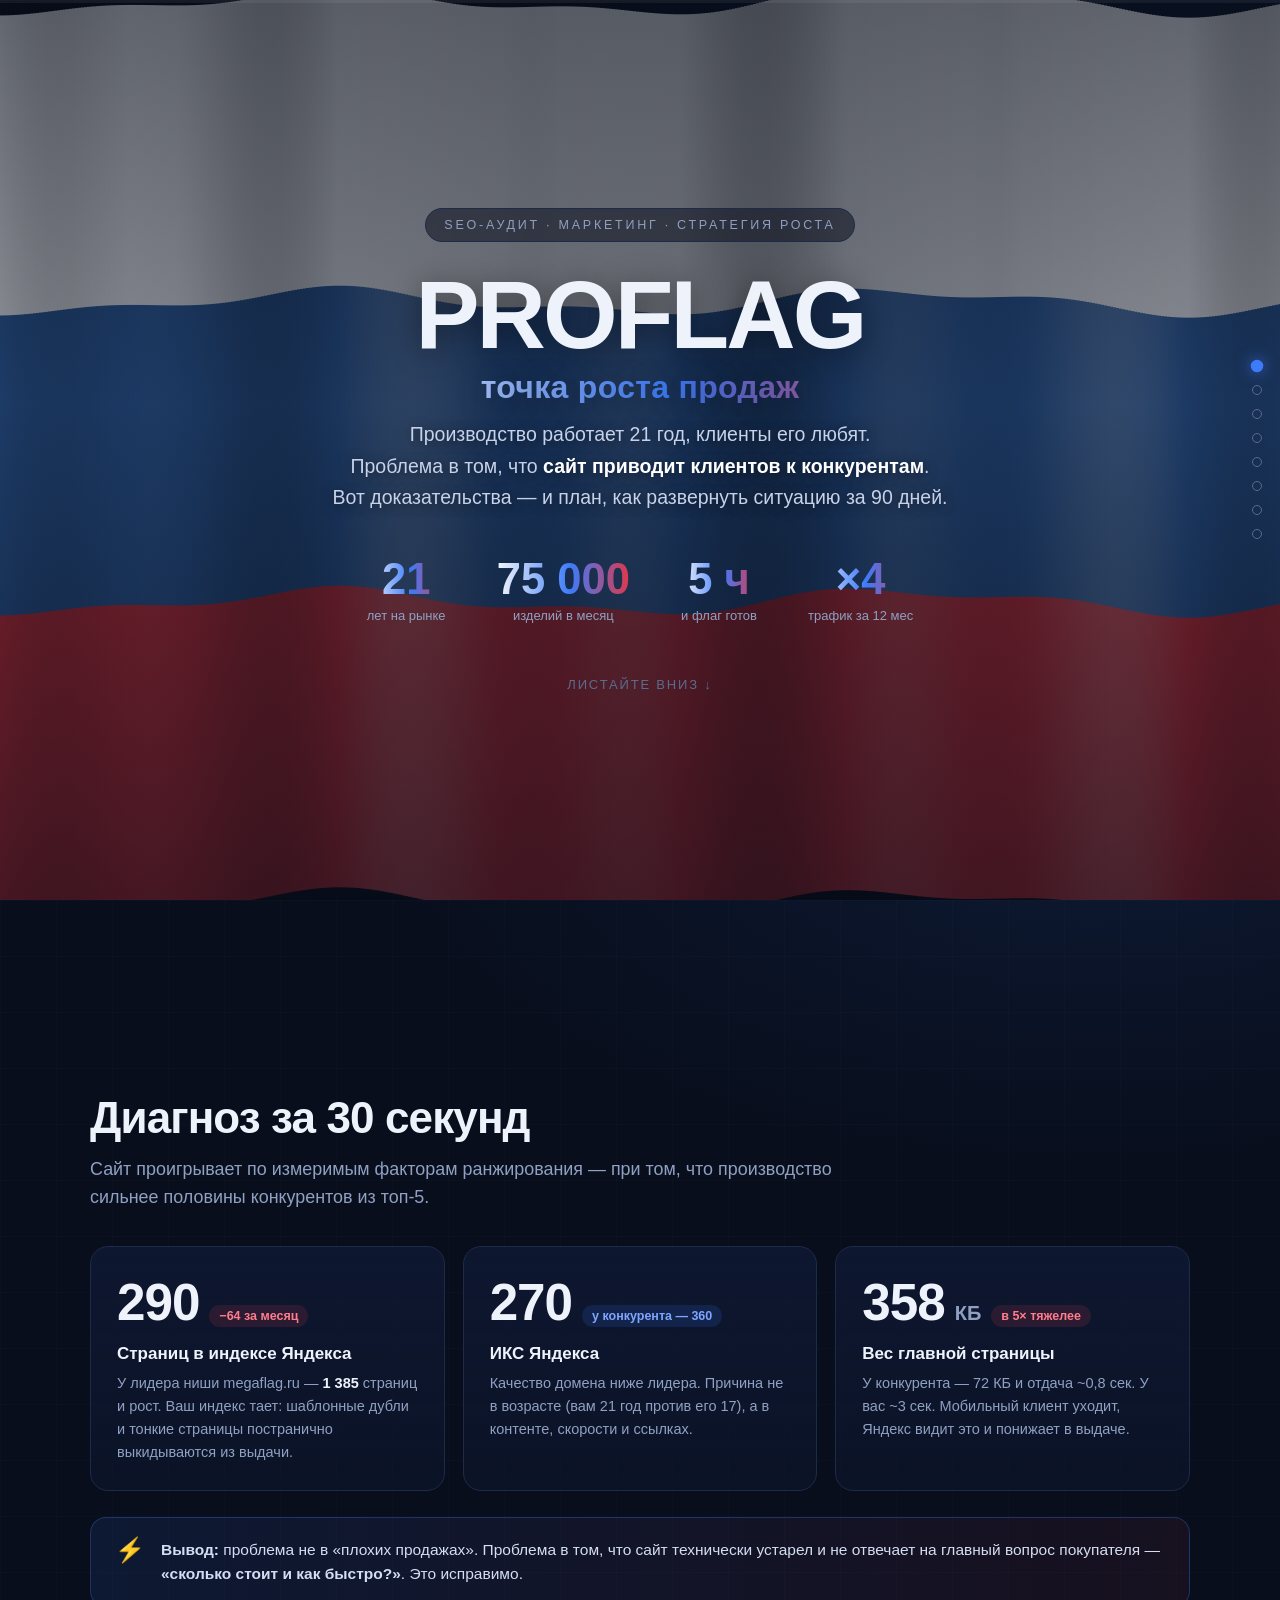
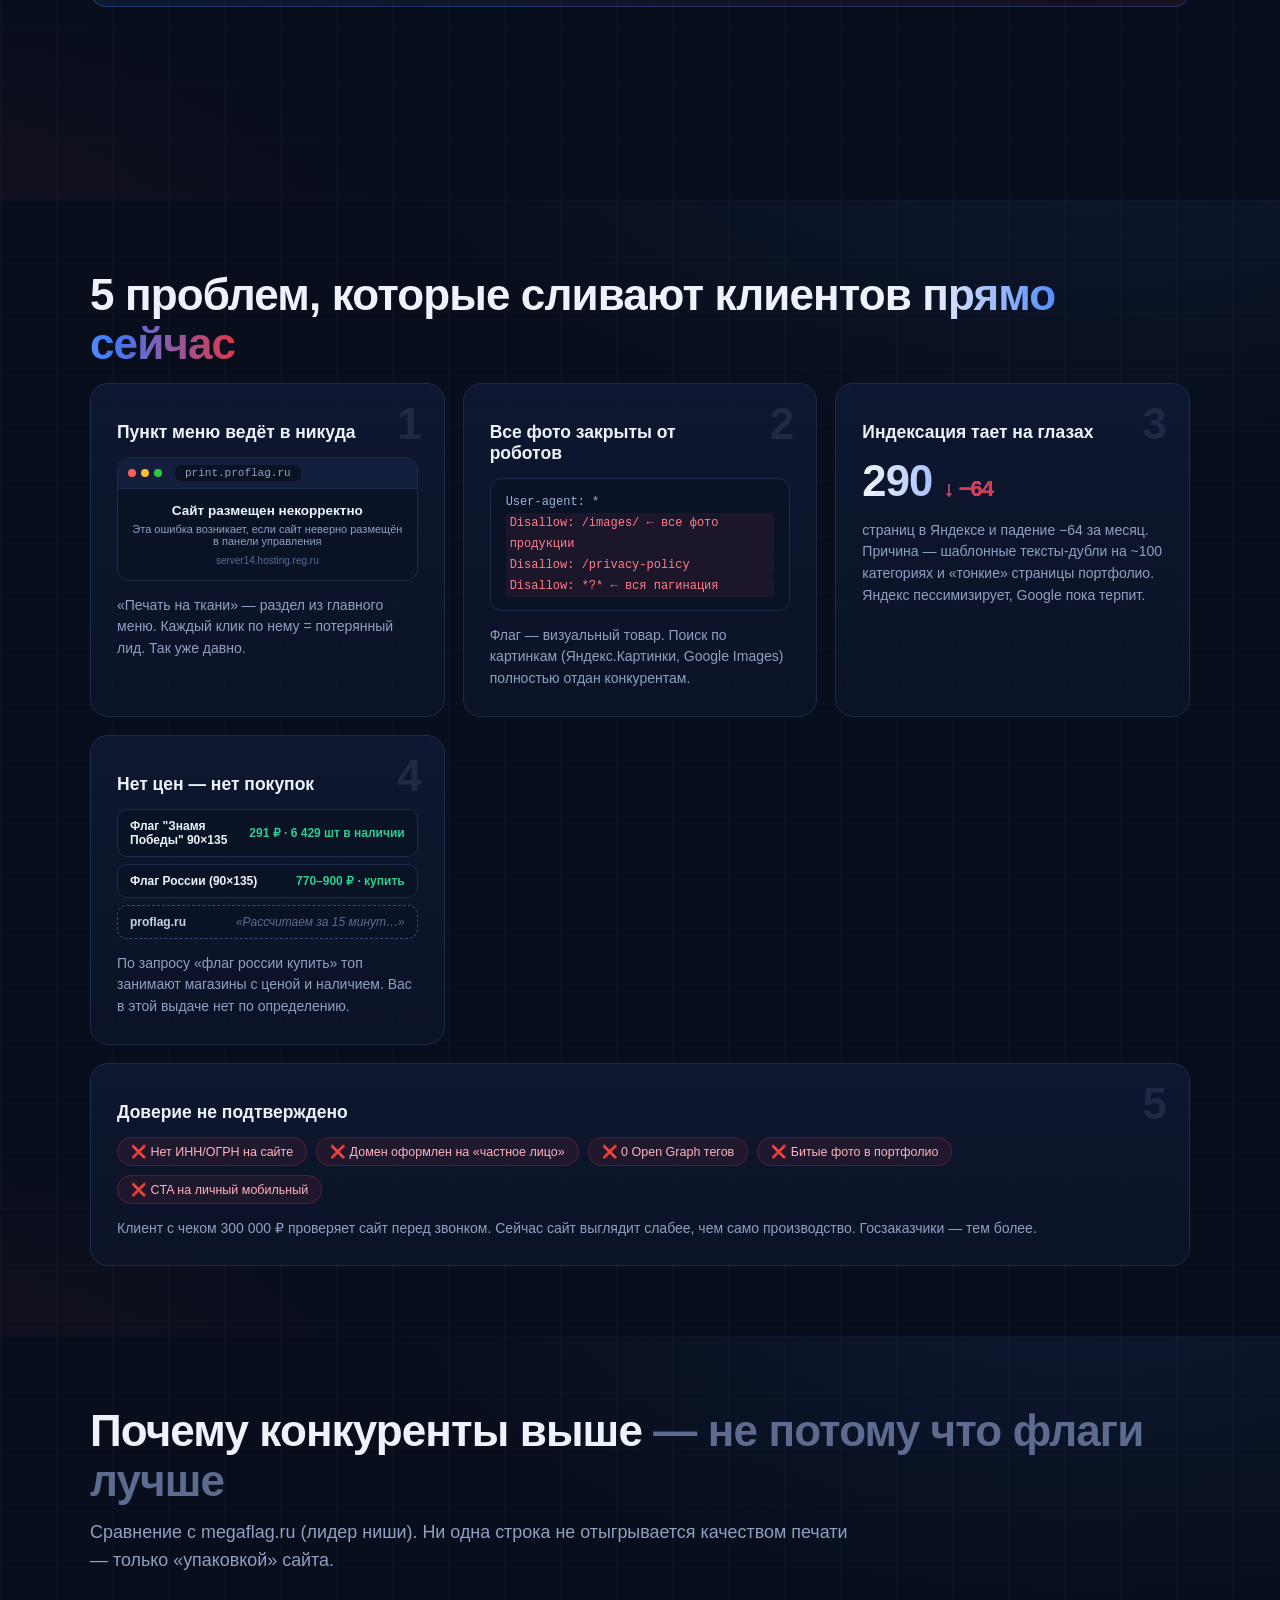
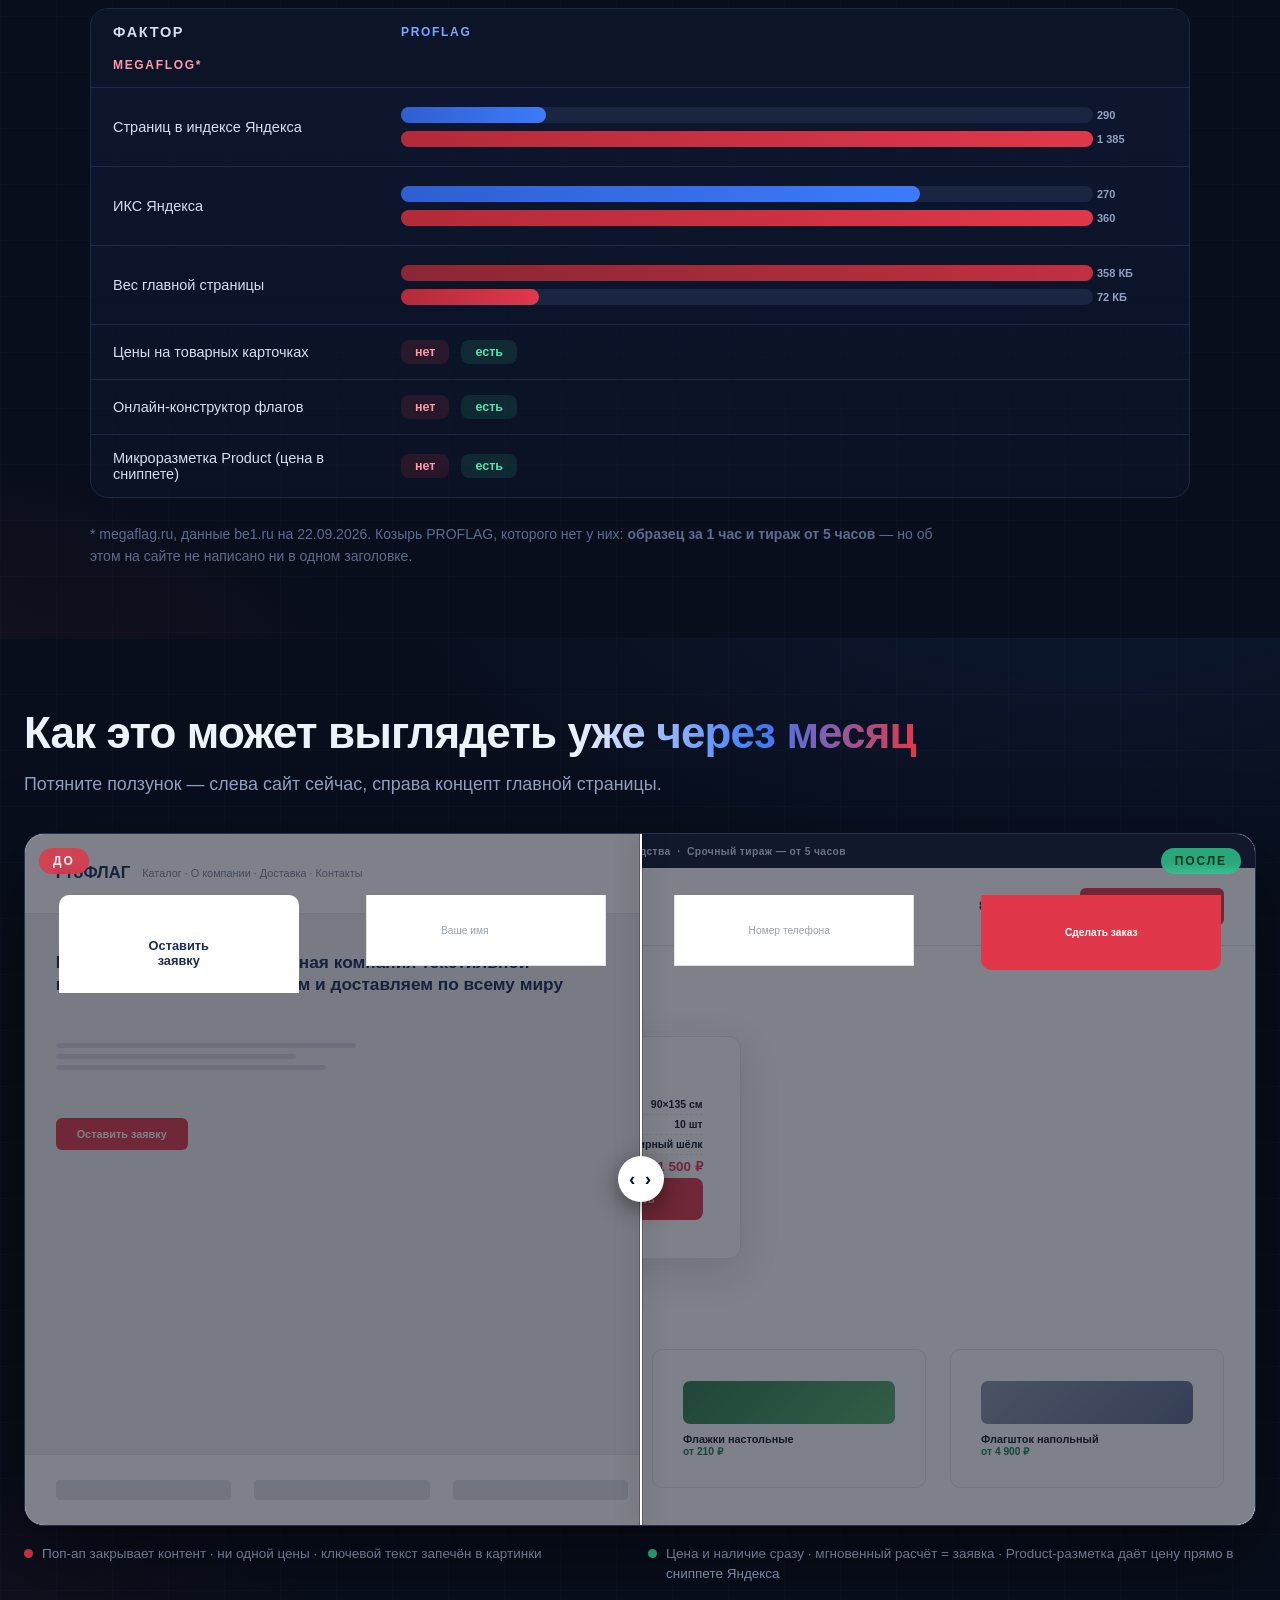
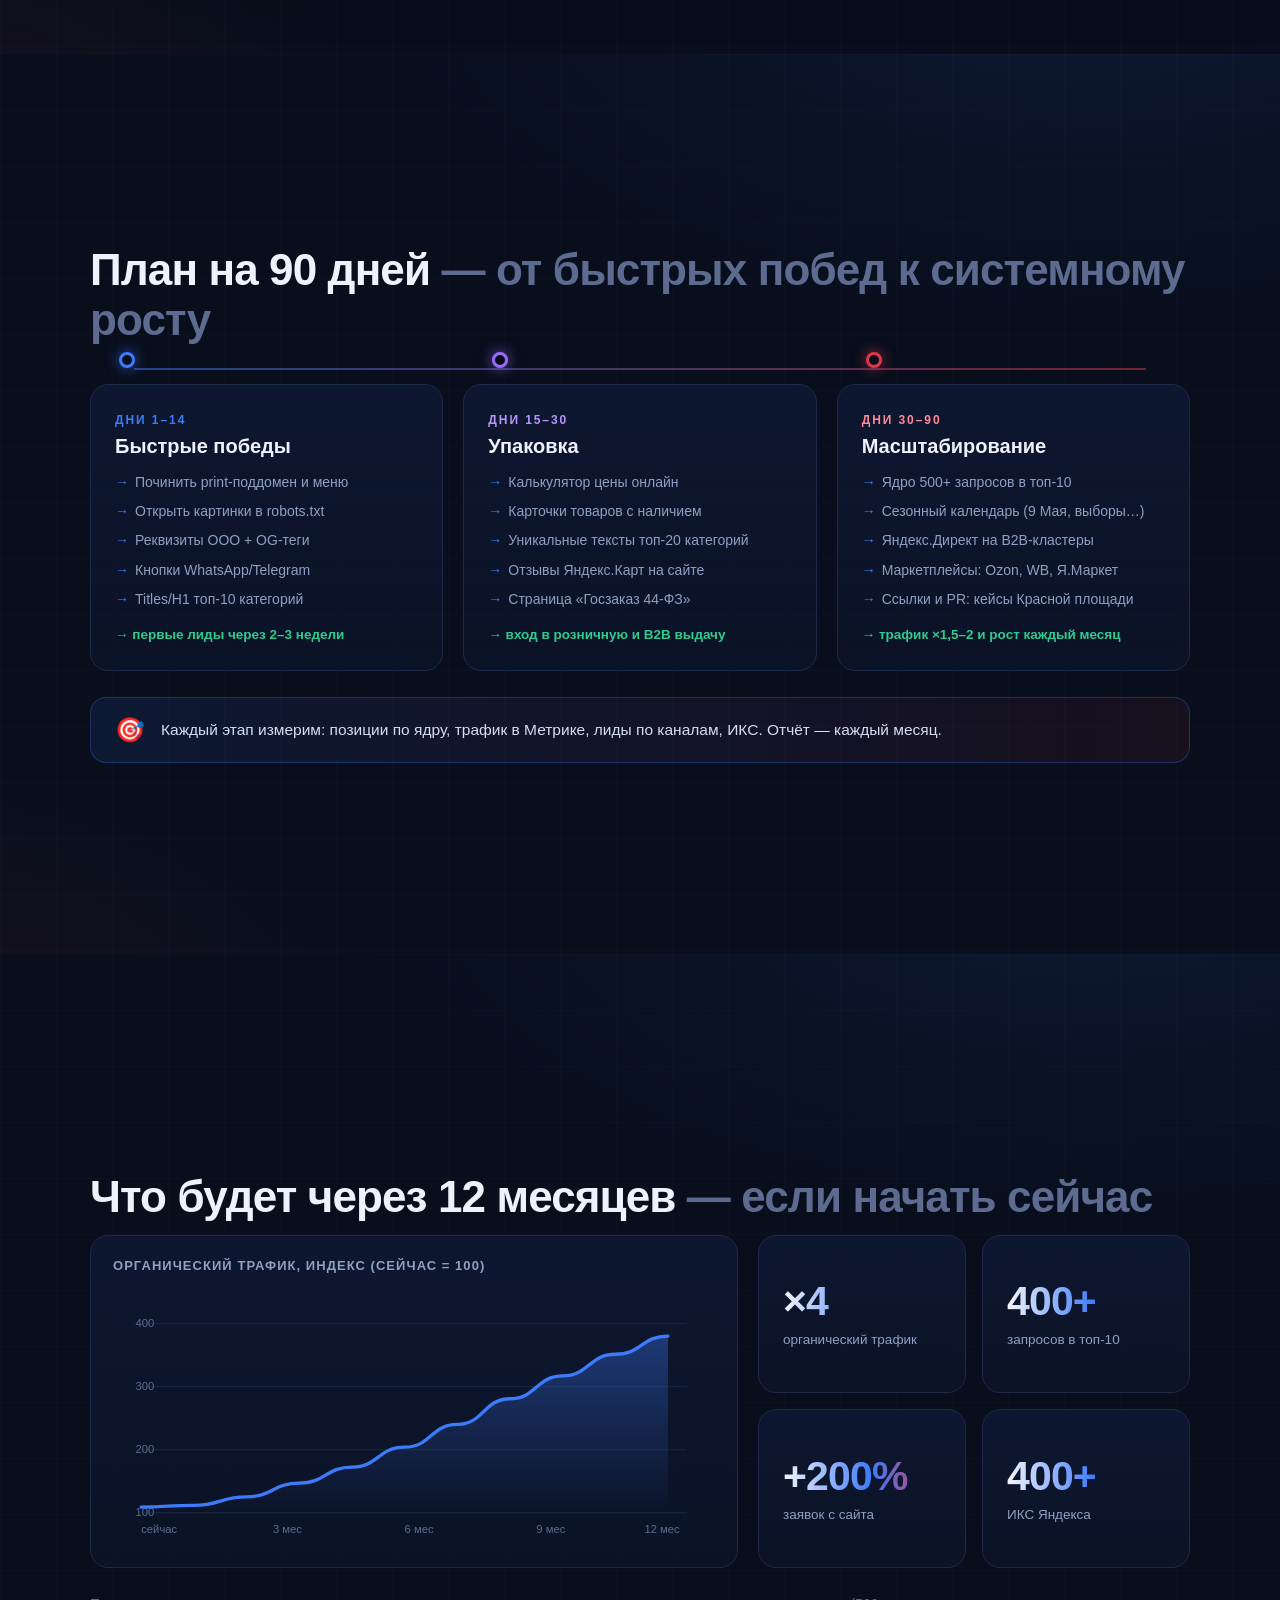
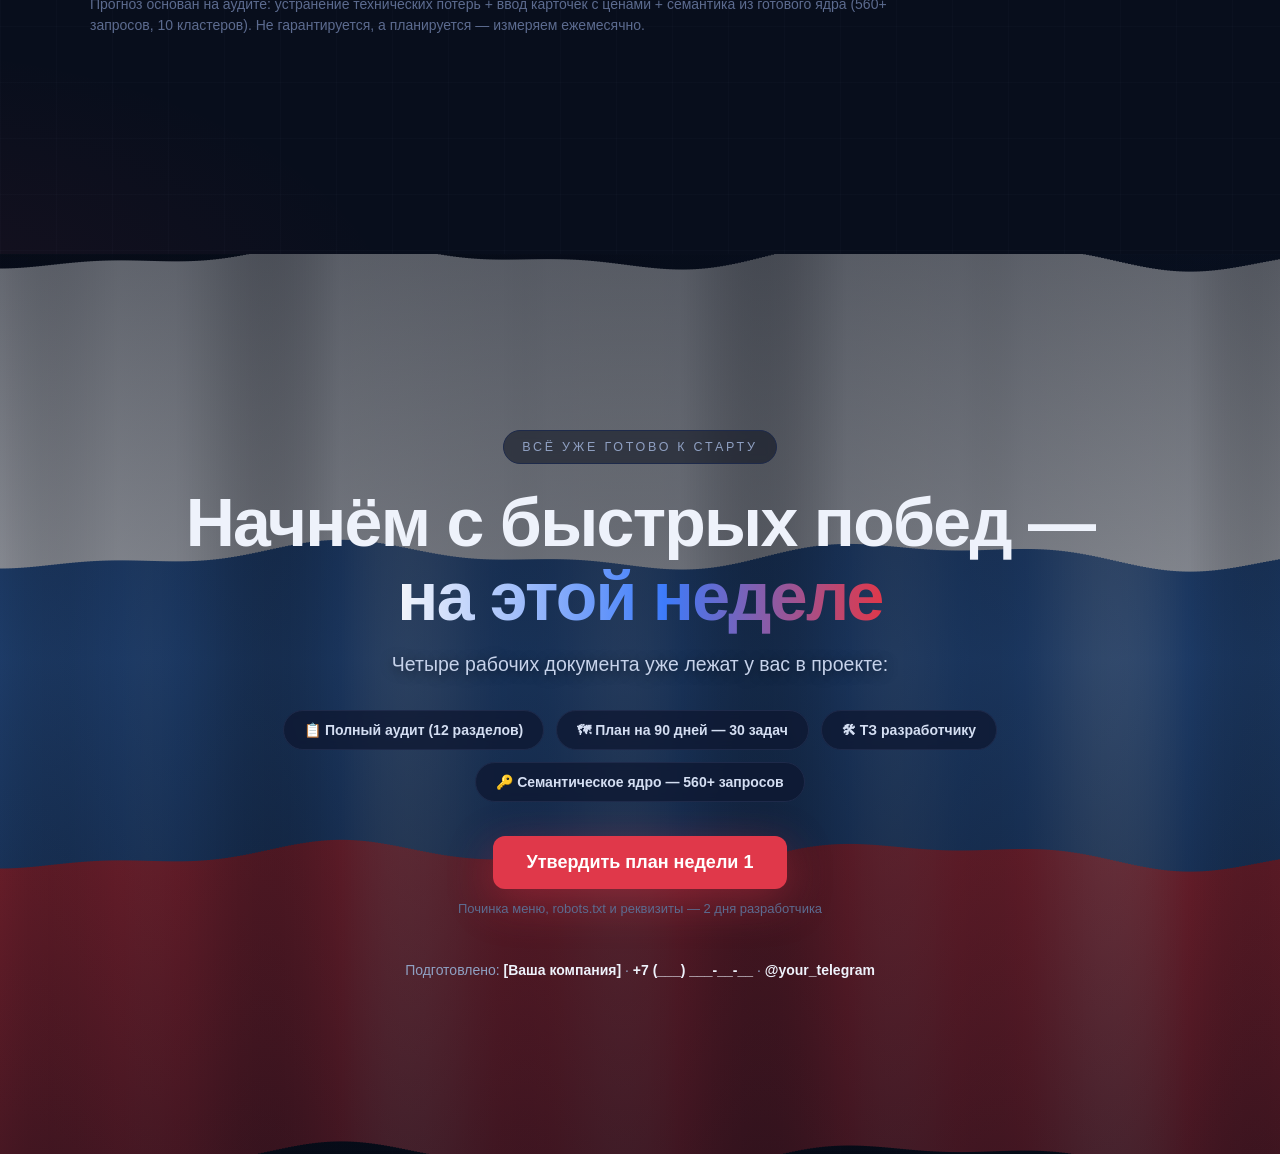
==== wow-demo/index.html @ c61aed50 "Wow-презентация для клиента: интерактивный сайт-питч с флагом на canvas, графиками и слайдером До/По" ====
<!DOCTYPE html>
<html lang="ru">
<head>
<meta charset="utf-8">
<meta name="viewport" content="width=device-width, initial-scale=1">
<title>PROFLAG · Точка роста — аудит сайта и стратегия продаж</title>
<meta name="description" content="Интерактивная презентация: почему сайт proflag.ru теряет продажи и план роста на 90 дней">
<link rel="icon" href="data:,">
<link rel="stylesheet" href="css/style.css">
</head>
<body>

<div class="progress"><i id="progressBar"></i></div>
<nav class="dots" id="dots" aria-label="Навигация по слайдам"></nav>

<main id="deck">

<!-- ================= 1. HERO ================= -->
<section class="slide hero" data-dot="Старт">
  <canvas id="flagCanvas" aria-hidden="true"></canvas>
  <div class="hero-content">
    <div class="kicker rv" style="--d:.05s">SEO-аудит · маркетинг · стратегия роста</div>
    <h1 class="hero-title rv" style="--d:.15s">PROFLAG<span class="accent">точка роста продаж</span></h1>
    <p class="hero-sub rv" style="--d:.3s">Производство работает 21 год, клиенты его любят.<br>Проблема в том, что <b>сайт приводит клиентов к конкурентам</b>.<br>Вот доказательства — и план, как развернуть ситуацию за 90 дней.</p>
    <div class="hero-stats rv" style="--d:.45s">
      <div><b data-count="21">0</b><span>лет на рынке</span></div>
      <div><b data-count="75" data-suffix=" 000">0</b><span>изделий в месяц</span></div>
      <div><b data-count="5" data-suffix=" ч">0</b><span>и флаг готов</span></div>
      <div><b data-count="4" data-prefix="×">0</b><span>трафик за 12 мес</span></div>
    </div>
    <div class="scroll-hint rv" style="--d:.7s">Листайте вниз <span class="arrow">↓</span></div>
  </div>
</section>

<!-- ================= 2. ДИАГНОЗ ================= -->
<section class="slide" data-dot="Диагноз">
  <div class="wrap">
    <h2 class="rv">Диагноз за 30 секунд</h2>
    <p class="lead rv" style="--d:.1s">Сайт проигрывает по измеримым факторам ранжирования — при том, что производство сильнее половины конкурентов из топ-5.</p>
    <div class="cards3">
      <div class="card stat rv" style="--d:.15s">
        <div class="num"><b data-count="290">0</b><span class="trend down">−64 за месяц</span></div>
        <h3>Страниц в индексе Яндекса</h3>
        <p>У лидера ниши megaflag.ru — <b>1 385</b> страниц и рост. Ваш индекс тает: шаблонные дубли и тонкие страницы постранично выкидываются из выдачи.</p>
      </div>
      <div class="card stat rv" style="--d:.28s">
        <div class="num"><b data-count="270">0</b><span class="trend">у конкурента — 360</span></div>
        <h3>ИКС Яндекса</h3>
        <p>Качество домена ниже лидера. Причина не в возрасте (вам 21 год против его 17), а в контенте, скорости и ссылках.</p>
      </div>
      <div class="card stat rv" style="--d:.41s">
        <div class="num"><b data-count="358">0</b><small>КБ</small><span class="trend down">в 5× тяжелее</span></div>
        <h3>Вес главной страницы</h3>
        <p>У конкурента — 72 КБ и отдача ~0,8 сек. У вас ~3 сек. Мобильный клиент уходит, Яндекс видит это и понижает в выдаче.</p>
      </div>
    </div>
    <div class="verdict rv" style="--d:.55s">
      <span class="v-icon">⚡</span>
      <p><b>Вывод:</b> проблема не в «плохих продажах». Проблема в том, что сайт технически устарел и не отвечает на главный вопрос покупателя — <b>«сколько стоит и как быстро?»</b>. Это исправимо.</p>
    </div>
  </div>
</section>

<!-- ================= 3. ПРОБЛЕМЫ ================= -->
<section class="slide" data-dot="5 проблем">
  <div class="wrap">
    <h2 class="rv">5 проблем, которые сливают клиентов <span class="accent-text">прямо сейчас</span></h2>
    <div class="prob-grid">

      <div class="card prob rv" style="--d:.1s">
        <div class="p-num">1</div>
        <h3>Пункт меню ведёт в никуда</h3>
        <div class="win mini">
          <div class="win-bar"><i class="d r"></i><i class="d y"></i><i class="d g"></i><span class="url">print.proflag.ru</span></div>
          <div class="win-body err">
            <b>Сайт размещен некорректно</b>
            <span>Эта ошибка возникает, если сайт неверно размещён в панели управления</span>
            <em>server14.hosting.reg.ru</em>
          </div>
        </div>
        <p>«Печать на ткани» — раздел из главного меню. Каждый клик по нему = потерянный лид. Так уже давно.</p>
      </div>

      <div class="card prob rv" style="--d:.2s">
        <div class="p-num">2</div>
        <h3>Все фото закрыты от роботов</h3>
        <div class="code">
          <span class="ln">User-agent: *</span>
          <span class="ln bad">Disallow: /images/   ← все фото продукции</span>
          <span class="ln bad">Disallow: /privacy-policy</span>
          <span class="ln bad">Disallow: *?*        ← вся пагинация</span>
        </div>
        <p>Флаг — визуальный товар. Поиск по картинкам (Яндекс.Картинки, Google Images) полностью отдан конкурентам.</p>
      </div>

      <div class="card prob rv" style="--d:.3s">
        <div class="p-num">3</div>
        <h3>Индексация тает на глазах</h3>
        <div class="big-trend">290 <span class="down">↓ −64</span></div>
        <p>страниц в Яндексе и падение −64 за месяц. Причина — шаблонные тексты-дубли на ~100 категориях и «тонкие» страницы портфолио. Яндекс пессимизирует, Google пока терпит.</p>
      </div>

      <div class="card prob rv" style="--d:.4s">
        <div class="p-num">4</div>
        <h3>Нет цен — нет покупок</h3>
        <div class="serp-mock">
          <div class="serp-row"><b>Флаг "Знамя Победы" 90×135</b><span class="price">291 ₽ · 6 429 шт в наличии</span></div>
          <div class="serp-row"><b>Флаг России (90×135)</b><span class="price">770–900 ₽ · купить</span></div>
          <div class="serp-row you"><b>proflag.ru</b><span>«Рассчитаем за 15 минут…»</span></div>
        </div>
        <p>По запросу «флаг россии купить» топ занимают магазины с ценой и наличием. Вас в этой выдаче нет по определению.</p>
      </div>

      <div class="card prob wide rv" style="--d:.5s">
        <div class="p-num">5</div>
        <h3>Доверие не подтверждено</h3>
        <div class="trust-row">
          <span>❌ Нет ИНН/ОГРН на сайте</span>
          <span>❌ Домен оформлен на «частное лицо»</span>
          <span>❌ 0 Open Graph тегов</span>
          <span>❌ Битые фото в портфолио</span>
          <span>❌ CTA на личный мобильный</span>
        </div>
        <p>Клиент с чеком 300 000 ₽ проверяет сайт перед звонком. Сейчас сайт выглядит слабее, чем само производство. Госзаказчики — тем более.</p>
      </div>

    </div>
  </div>
</section>

<!-- ================= 4. КОНКУРЕНТЫ ================= -->
<section class="slide" data-dot="Конкуренты">
  <div class="wrap">
    <h2 class="rv">Почему конкуренты выше <span class="muted">— не потому что флаги лучше</span></h2>
    <p class="lead rv" style="--d:.1s">Сравнение с megaflag.ru (лидер ниши). Ни одна строка не отыгрывается качеством печати — только «упаковкой» сайта.</p>
    <div class="vs-table rv" style="--d:.2s">

      <div class="vs-row head"><span>Фактор</span><span class="you">PROFLAG</span><span class="them">MEGAFLOG*</span></div>
      <div class="vs-row">
        <span>Страниц в индексе Яндекса</span>
        <div class="bars"><div class="bar you"><i style="--w:21%"></i><em>290</em></div><div class="bar them"><i style="--w:100%"></i><em>1 385</em></div></div>
      </div>
      <div class="vs-row">
        <span>ИКС Яндекса</span>
        <div class="bars"><div class="bar you"><i style="--w:75%"></i><em>270</em></div><div class="bar them"><i style="--w:100%"></i><em>360</em></div></div>
      </div>
      <div class="vs-row">
        <span>Вес главной страницы</span>
        <div class="bars"><div class="bar you bad"><i style="--w:100%"></i><em>358 КБ</em></div><div class="bar them"><i style="--w:20%"></i><em>72 КБ</em></div></div>
      </div>
      <div class="vs-row flag-row">
        <span>Цены на товарных карточках</span>
        <div class="marks"><span class="you">нет</span><span class="them">есть</span></div>
      </div>
      <div class="vs-row flag-row">
        <span>Онлайн-конструктор флагов</span>
        <div class="marks"><span class="you">нет</span><span class="them">есть</span></div>
      </div>
      <div class="vs-row flag-row">
        <span>Микроразметка Product (цена в сниппете)</span>
        <div class="marks"><span class="you">нет</span><span class="them">есть</span></div>
      </div>
    </div>
    <p class="foot-note rv" style="--d:.35s">* megaflag.ru, данные be1.ru на 22.09.2026. Козырь PROFLAG, которого нет у них: <b>образец за 1 час и тираж от 5 часов</b> — но об этом на сайте не написано ни в одном заголовке.</p>
  </div>
</section>

<!-- ================= 5. ДО / ПОСЛЕ ================= -->
<section class="slide" data-dot="До / После">
  <div class="wrap wide-wrap">
    <h2 class="rv">Как это может выглядеть <span class="accent-text">уже через месяц</span></h2>
    <p class="lead rv" style="--d:.1s">Потяните ползунок — слева сайт сейчас, справа концепт главной страницы.</p>

    <div class="ba rv" id="baSlider" style="--d:.2s">
      <div class="ba-layer ba-before">
        <div class="mock">
          <div class="m-top"><span class="m-logo">ProФЛАГ</span><span class="m-menu">Каталог · О компании · Доставка · Контакты</span><span class="m-btn ghost">Заказать звонок</span></div>
          <div class="m-hero-old">
            <div class="m-hero-left">
              <div class="m-h1-old">ПРОФЛАГ — производственная компания текстильной продукции по вашим эскизам и доставляем по всему миру</div>
              <div class="m-lines"><i></i><i></i><i></i></div>
              <span class="m-btn">Оставить заявку</span>
            </div>
            <div class="m-circles">
              <div class="m-circle c1">Флаги</div>
              <div class="m-circle c2">Баннеры</div>
              <div class="m-circle c3">Подушки</div>
              <div class="m-circle c4">Одежда</div>
            </div>
          </div>
          <div class="m-gray-strip"><i></i><i></i><i></i><i></i><i></i><i></i></div>
          <div class="m-modal">
            <b>Оставить заявку</b>
            <span class="m-input">Ваше имя</span>
            <span class="m-input">Номер телефона</span>
            <span class="m-btn full">Сделать заказ</span>
          </div>
        </div>
      </div>

      <div class="ba-layer ba-after">
        <div class="mock after">
          <div class="m-trustbar">★ 4,9 Яндекс.Карты &nbsp;·&nbsp; 21 год производства &nbsp;·&nbsp; Срочный тираж — от 5 часов</div>
          <div class="m-top"><span class="m-logo">ProФЛАГ</span><span class="m-menu">Каталог · Цены · Доставка · Госзаказ · Контакты</span><span class="m-phone">8 800 100-10-18</span><span class="m-btn">Рассчитать заказ</span></div>
          <div class="m-hero-new">
            <div class="m-hero-left">
              <div class="m-h1-new">Флаги на заказ<br>с логотипом</div>
              <div class="m-sub-new">Образец за 1 час · Тираж от 5 часов · Доставка по РФ</div>
              <div class="m-badges"><span>от 950 ₽/м²</span><span>Работаем по 44-ФЗ</span><span>96% возвращаются</span></div>
            </div>
            <div class="m-calc">
              <b>Калькулятор флага</b>
              <div class="m-row"><span>Размер</span><em>90×135 см</em></div>
              <div class="m-row"><span>Тираж</span><em>10 шт</em></div>
              <div class="m-row"><span>Ткань</span><em>полиэфирный шёлк</em></div>
              <div class="m-row total"><span>Итого</span><em>11 500 ₽</em></div>
              <span class="m-btn full">Прикрепить макет и заказать</span>
            </div>
          </div>
          <div class="m-products">
            <div class="m-prod"><i class="im c1"></i><b>Флаг РФ 90×135</b><span>1 150 ₽ · в наличии</span></div>
            <div class="m-prod"><i class="im c2"></i><b>Знамя Победы 90×135</b><span>990 ₽ · в наличии</span></div>
            <div class="m-prod"><i class="im c3"></i><b>Флажки настольные</b><span>от 210 ₽</span></div>
            <div class="m-prod"><i class="im c4"></i><b>Флагшток напольный</b><span>от 4 900 ₽</span></div>
          </div>
        </div>
      </div>

      <div class="ba-handle" id="baHandle"><span>‹ ›</span></div>
      <div class="ba-label left">ДО</div>
      <div class="ba-label right">ПОСЛЕ</div>
    </div>

    <div class="ba-legend">
      <div class="rv" style="--d:.3s"><span class="dot red"></span>Поп-ап закрывает контент · ни одной цены · ключевой текст запечён в картинки</div>
      <div class="rv" style="--d:.4s"><span class="dot green"></span>Цена и наличие сразу · мгновенный расчёт = заявка · Product-разметка даёт цену прямо в сниппете Яндекса</div>
    </div>
  </div>
</section>

<!-- ================= 6. ПЛАН ================= -->
<section class="slide" data-dot="План 90 дней">
  <div class="wrap">
    <h2 class="rv">План на 90 дней <span class="muted">— от быстрых побед к системному росту</span></h2>
    <div class="timeline">
      <div class="phase rv" style="--d:.15s">
        <div class="ph-dot"></div>
        <div class="ph-days">Дни 1–14</div>
        <h3>Быстрые победы</h3>
        <ul>
          <li>Починить print-поддомен и меню</li>
          <li>Открыть картинки в robots.txt</li>
          <li>Реквизиты ООО + OG-теги</li>
          <li>Кнопки WhatsApp/Telegram</li>
          <li>Titles/H1 топ-10 категорий</li>
        </ul>
        <div class="ph-result">→ первые лиды через 2–3 недели</div>
      </div>
      <div class="phase rv" style="--d:.3s">
        <div class="ph-dot"></div>
        <div class="ph-days">Дни 15–30</div>
        <h3>Упаковка</h3>
        <ul>
          <li>Калькулятор цены онлайн</li>
          <li>Карточки товаров с наличием</li>
          <li>Уникальные тексты топ-20 категорий</li>
          <li>Отзывы Яндекс.Карт на сайте</li>
          <li>Страница «Госзаказ 44-ФЗ»</li>
        </ul>
        <div class="ph-result">→ вход в розничную и B2B выдачу</div>
      </div>
      <div class="phase rv" style="--d:.45s">
        <div class="ph-dot"></div>
        <div class="ph-days">Дни 30–90</div>
        <h3>Масштабирование</h3>
        <ul>
          <li>Ядро 500+ запросов в топ-10</li>
          <li>Сезонный календарь (9 Мая, выборы…)</li>
          <li>Яндекс.Директ на B2B-кластеры</li>
          <li>Маркетплейсы: Ozon, WB, Я.Маркет</li>
          <li>Ссылки и PR: кейсы Красной площади</li>
        </ul>
        <div class="ph-result">→ трафик ×1,5–2 и рост каждый месяц</div>
      </div>
    </div>
    <div class="verdict rv" style="--d:.6s"><span class="v-icon">🎯</span><p>Каждый этап измерим: позиции по ядру, трафик в Метрике, лиды по каналам, ИКС. Отчёт — каждый месяц.</p></div>
  </div>
</section>

<!-- ================= 7. ПРОГНОЗ ================= -->
<section class="slide" data-dot="Прогноз">
  <div class="wrap">
    <h2 class="rv">Что будет через 12 месяцев <span class="muted">— если начать сейчас</span></h2>
    <div class="forecast">
      <div class="chart-card rv" style="--d:.15s">
        <div class="chart-title">Органический трафик, индекс (сейчас = 100)</div>
        <svg id="chart" viewBox="0 0 640 270" preserveAspectRatio="none">
          <defs>
            <linearGradient id="areaFill" x1="0" y1="0" x2="0" y2="1">
              <stop offset="0%" stop-color="#3d7bfa" stop-opacity=".35"/>
              <stop offset="100%" stop-color="#3d7bfa" stop-opacity="0"/>
            </linearGradient>
          </defs>
          <g class="grid">
            <line x1="30" y1="240" x2="610" y2="240"/><line x1="30" y1="173" x2="610" y2="173"/>
            <line x1="30" y1="106" x2="610" y2="106"/><line x1="30" y1="39" x2="610" y2="39"/>
          </g>
          <g class="axis-y">
            <text x="24" y="244">100</text><text x="24" y="177">200</text><text x="24" y="110">300</text><text x="24" y="43">400</text>
          </g>
          <g class="axis-x">
            <text x="30" y="262">сейчас</text><text x="170" y="262">3 мес</text><text x="310" y="262">6 мес</text><text x="450" y="262">9 мес</text><text x="565" y="262">12 мес</text>
          </g>
          <path id="areaPath" fill="url(#areaFill)" opacity="0"></path>
          <path id="linePath" fill="none" stroke="#3d7bfa" stroke-width="3.5" stroke-linecap="round"></path>
          <g id="chartDots"></g>
        </svg>
      </div>
      <div class="kpi-grid">
        <div class="kpi rv" style="--d:.25s"><b data-count="4" data-prefix="×">×1</b><span>органический трафик</span></div>
        <div class="kpi rv" style="--d:.35s"><b data-count="400" data-suffix="+">0</b><span>запросов в топ-10</span></div>
        <div class="kpi rv" style="--d:.45s"><b data-count="200" data-prefix="+" data-suffix="%">+0%</b><span>заявок с сайта</span></div>
        <div class="kpi rv" style="--d:.55s"><b data-count="400" data-suffix="+">0</b><span>ИКС Яндекса</span></div>
      </div>
    </div>
    <p class="foot-note rv" style="--d:.65s">Прогноз основан на аудите: устранение технических потерь + ввод карточек с ценами + семантика из готового ядра (560+ запросов, 10 кластеров). Не гарантируется, а планируется — измеряем ежемесячно.</p>
  </div>
</section>

<!-- ================= 8. ФИНАЛ ================= -->
<section class="slide final" data-dot="Финал">
  <canvas id="flagCanvas2" aria-hidden="true"></canvas>
  <div class="hero-content">
    <div class="kicker rv" style="--d:.1s">Всё уже готово к старту</div>
    <h2 class="final-title rv" style="--d:.2s">Начнём с быстрых побед —<br><span class="accent">на этой неделе</span></h2>
    <p class="hero-sub rv" style="--d:.3s">Четыре рабочих документа уже лежат у вас в проекте:</p>
    <div class="chips rv" style="--d:.4s">
      <span>📋 Полный аудит (12 разделов)</span>
      <span>🗺 План на 90 дней — 30 задач</span>
      <span>🛠 ТЗ разработчику</span>
      <span>🔑 Семантическое ядро — 560+ запросов</span>
    </div>
    <div class="final-cta rv" style="--d:.55s">
      <span class="m-btn big">Утвердить план недели 1</span>
      <span class="cta-note">Починка меню, robots.txt и реквизиты — 2 дня разработчика</span>
    </div>
    <!-- Замените контакты на свои перед показом клиенту -->
    <div class="contacts rv" style="--d:.7s">Подготовлено: <b>[Ваша компания]</b> · <b>+7 (___) ___-__-__</b> · <b>@your_telegram</b></div>
  </div>
</section>

</main>

<script src="js/app.js"></script>
</body>
</html>
---- wow-demo/css/style.css ----
/* ============ PROFLAG · WOW DECK ============ */
*{margin:0;padding:0;box-sizing:border-box}
:root{
  --bg:#080e1c; --panel:#0e1730; --panel2:#111c38; --line:#1e2a4a;
  --ink:#eef2fb; --mut:#8fa0c2; --dim:#5c6b8f;
  --red:#e0384a; --blue:#3d7bfa; --green:#2ecc8f; --gold:#f6c445;
  --grad:linear-gradient(90deg,#f4f6fb 0%,#3d7bfa 55%,#e0384a 100%);
}
html{scroll-behavior:smooth;scroll-snap-type:y proximity}
body{background:var(--bg);color:var(--ink);font-family:'Inter',-apple-system,'Segoe UI',Roboto,Arial,sans-serif;overflow-x:hidden}
::selection{background:rgba(61,123,250,.4)}
b{font-weight:700}

/* progress bar */
.progress{position:fixed;top:0;left:0;right:0;height:3px;z-index:100;background:rgba(255,255,255,.06)}
.progress i{display:block;height:100%;width:0;background:var(--grad)}

/* dots nav */
.dots{position:fixed;right:18px;top:50%;transform:translateY(-50%);z-index:100;display:flex;flex-direction:column;gap:14px}
.dots button{width:10px;height:10px;border-radius:50%;border:1.5px solid var(--dim);background:transparent;cursor:pointer;transition:.3s;position:relative}
.dots button.act{background:var(--blue);border-color:var(--blue);box-shadow:0 0 12px rgba(61,123,250,.8);transform:scale(1.25)}
.dots button:hover{border-color:var(--ink)}
@media(max-width:760px){.dots{display:none}}

/* slides */
main{display:block}
.slide{position:relative;min-height:100svh;scroll-snap-align:start;display:flex;align-items:center;justify-content:center;overflow:hidden;padding:70px 24px;background:
  radial-gradient(1200px 600px at 85% -10%,rgba(61,123,250,.10),transparent 60%),
  radial-gradient(900px 500px at -10% 110%,rgba(224,56,74,.08),transparent 60%),
  var(--bg)}
.slide::before{content:"";position:absolute;inset:0;pointer-events:none;opacity:.5;
  background-image:linear-gradient(rgba(143,160,194,.05) 1px,transparent 1px),linear-gradient(90deg,rgba(143,160,194,.05) 1px,transparent 1px);
  background-size:56px 56px}
.wrap{position:relative;width:100%;max-width:1100px}
.wrap.wide-wrap{max-width:1240px}

h2{font-size:clamp(26px,3.6vw,44px);font-weight:800;letter-spacing:-.02em;line-height:1.12;margin-bottom:14px}
h2 .muted{color:var(--dim);font-weight:600}
h2 .accent-text{background:var(--grad);-webkit-background-clip:text;background-clip:text;color:transparent}
.lead{color:var(--mut);font-size:clamp(15px,1.4vw,19px);max-width:760px;margin-bottom:34px;line-height:1.55}
.foot-note{color:var(--dim);font-size:14px;margin-top:26px;line-height:1.55;max-width:860px}

/* reveal */
.rv{opacity:0;transform:translateY(26px)}
.slide.on .rv{opacity:1;transform:none;transition:opacity .7s cubic-bezier(.2,.7,.3,1) var(--d,0s),transform .7s cubic-bezier(.2,.7,.3,1) var(--d,0s)}

/* ============ HERO ============ */
.hero{padding:0}
#flagCanvas,#flagCanvas2{position:absolute;inset:0;width:100%;height:100%}
.hero-content{position:relative;z-index:2;text-align:center;max-width:960px;padding:0 20px}
.kicker{display:inline-block;font-size:12.5px;letter-spacing:.22em;text-transform:uppercase;color:var(--mut);border:1px solid var(--line);border-radius:100px;padding:9px 18px;background:rgba(10,16,30,.55);backdrop-filter:blur(4px)}
.hero-title{font-size:clamp(44px,7.5vw,96px);font-weight:900;letter-spacing:-.03em;line-height:.98;margin:26px 0 8px;text-shadow:0 4px 30px rgba(0,0,0,.45)}
.hero-title .accent{display:block;font-size:clamp(18px,2.6vw,32px);font-weight:700;letter-spacing:.01em;margin-top:10px;background:var(--grad);-webkit-background-clip:text;background-clip:text;color:transparent}
.hero-sub{color:#c6d2ea;font-size:clamp(15px,1.6vw,19.5px);line-height:1.6;margin-top:16px;text-shadow:0 2px 12px rgba(0,0,0,.5)}
.hero-sub b{color:#fff}
.hero-stats{display:flex;justify-content:center;gap:clamp(18px,4vw,54px);margin-top:42px;flex-wrap:wrap}
.hero-stats div{display:flex;flex-direction:column;gap:4px}
.hero-stats b{font-size:clamp(28px,3.4vw,44px);font-weight:800;background:var(--grad);-webkit-background-clip:text;background-clip:text;color:transparent}
.hero-stats span{font-size:13px;color:var(--mut)}
.scroll-hint{margin-top:54px;color:var(--dim);font-size:13px;letter-spacing:.14em;text-transform:uppercase;animation:hint 2.2s ease-in-out infinite}
@keyframes hint{0%,100%{transform:translateY(0);opacity:.7}50%{transform:translateY(8px);opacity:1}}

/* ============ CARDS ============ */
.cards3{display:grid;grid-template-columns:repeat(3,1fr);gap:18px}
@media(max-width:900px){.cards3{grid-template-columns:1fr}}
.card{background:linear-gradient(180deg,var(--panel),rgba(14,23,48,.5));border:1px solid var(--line);border-radius:18px;padding:26px;transition:transform .35s,border-color .35s,box-shadow .35s}
.card:hover{transform:translateY(-5px);border-color:#33477c;box-shadow:0 20px 50px rgba(0,0,0,.35)}
.card h3{font-size:17px;margin:12px 0 8px;font-weight:700}
.card p{color:var(--mut);font-size:14.5px;line-height:1.6}
.card p b{color:var(--ink)}
.stat .num{display:flex;align-items:baseline;gap:10px;flex-wrap:wrap}
.stat .num b{font-size:clamp(38px,4vw,56px);font-weight:800;letter-spacing:-.02em}
.stat .num small{font-size:20px;color:var(--mut);font-weight:700}
.trend{font-size:12.5px;font-weight:700;padding:4px 10px;border-radius:100px;background:rgba(61,123,250,.14);color:#7ea6ff}
.trend.down{background:rgba(224,56,74,.14);color:#ff7d8c}

.verdict{display:flex;gap:16px;align-items:flex-start;margin-top:26px;background:linear-gradient(90deg,rgba(61,123,250,.10),rgba(224,56,74,.07));border:1px solid rgba(61,123,250,.3);border-radius:16px;padding:20px 24px}
.verdict .v-icon{font-size:24px;line-height:1}
.verdict p{color:#d4def2;font-size:15.5px;line-height:1.55}

/* ============ PROBLEMS ============ */
.prob-grid{display:grid;grid-template-columns:repeat(6,1fr);gap:18px}
.prob{grid-column:span 2;position:relative}
.prob.wide{grid-column:span 6}
@media(max-width:980px){.prob{grid-column:span 3}.prob.wide{grid-column:span 6}}
@media(max-width:660px){.prob{grid-column:span 6}.prob.wide{grid-column:span 6}}
.p-num{position:absolute;top:18px;right:22px;font-size:44px;font-weight:900;color:rgba(143,160,194,.14);line-height:1}
.prob h3{font-size:17.5px;font-weight:800;margin-bottom:14px;padding-right:44px}
.prob p{color:var(--mut);font-size:14px;line-height:1.55;margin-top:14px}

.win{border:1px solid var(--line);border-radius:12px;overflow:hidden;background:#0a1326}
.win-bar{display:flex;align-items:center;gap:5px;padding:7px 10px;background:#141f3d;border-bottom:1px solid var(--line)}
.win-bar .d{width:8px;height:8px;border-radius:50%}
.d.r{background:#ff5f57}.d.y{background:#febc2e}.d.g{background:#28c840}
.win-bar .url{margin-left:8px;font-family:ui-monospace,Menlo,Consolas,monospace;font-size:11px;color:#8fa1c7;background:#0b1322;padding:2px 10px;border-radius:6px}
.win-body{padding:14px}
.win-body.err{text-align:center;display:flex;flex-direction:column;gap:5px}
.win-body.err b{font-size:13.5px}
.win-body.err span{font-size:11px;color:var(--mut)}
.win-body.err em{font-size:10px;color:var(--dim);font-style:normal;margin-top:3px}

.code{font-family:ui-monospace,Menlo,Consolas,monospace;font-size:12px;line-height:1.75;background:#0a1326;border:1px solid var(--line);border-radius:12px;padding:13px 15px;color:#9fb2d8}
.code .ln{display:block}
.code .bad{color:#ff7d8c;background:rgba(224,56,74,.08);border-radius:4px;padding:0 4px}
.big-trend{font-size:clamp(34px,3.4vw,46px);font-weight:900;letter-spacing:-.02em;background:var(--grad);-webkit-background-clip:text;background-clip:text;color:transparent}
.big-trend .down{font-size:.5em;-webkit-background-clip:initial;color:var(--red);background:none}

.serp-mock{display:flex;flex-direction:column;gap:7px}
.serp-row{display:flex;justify-content:space-between;align-items:center;gap:10px;background:#0a1326;border:1px solid var(--line);border-radius:10px;padding:9px 12px;font-size:12px}
.serp-row b{font-weight:600}
.serp-row .price{color:var(--green);font-weight:700;white-space:nowrap}
.serp-row.you{border-style:dashed;border-color:#3a4a77}
.serp-row.you b{color:#c6d2ea}
.serp-row.you span{color:var(--dim);font-style:italic}

.trust-row{display:flex;flex-wrap:wrap;gap:9px}
.trust-row span{font-size:12.5px;background:rgba(224,56,74,.09);border:1px solid rgba(224,56,74,.25);color:#ffb3bc;border-radius:100px;padding:6px 13px}

/* ============ VS TABLE ============ */
.vs-table{border:1px solid var(--line);border-radius:18px;overflow:hidden;background:linear-gradient(180deg,var(--panel),rgba(14,23,48,.4))}
.vs-row{display:grid;grid-template-columns:270px 1fr;gap:18px;align-items:center;padding:15px 22px;border-top:1px solid var(--line)}
.vs-row.head{border-top:none;background:#0c1428;font-size:12px;letter-spacing:.14em;text-transform:uppercase;color:var(--dim);font-weight:700}
.vs-row.head span{font-size:12px}
.vs-row>span:first-child{font-size:14.5px;color:#d4def2}
.vs-row.head .you{color:#7ea6ff}.vs-row.head .them{color:#ff9aa6}
.bar{height:16px;border-radius:8px;background:#1a2542;position:relative;margin:4px 0;overflow:visible}
.bar i{display:block;height:100%;border-radius:8px;width:0;transition:width 1.3s cubic-bezier(.2,.7,.3,1) .35s}
.slide.on .bar i{width:var(--w)}
.bar.you i{background:linear-gradient(90deg,#2f5fd0,#3d7bfa)}
.bar.them i{background:linear-gradient(90deg,#b32a3a,#e0384a)}
.bar.bad i{background:linear-gradient(90deg,#8a2634,#c23040)}
.bar em{position:absolute;right:8px;top:50%;transform:translateY(-50%);font-style:normal;font-size:11px;font-weight:700;color:#fff;text-shadow:0 1px 2px rgba(0,0,0,.6)}
.bar{width:calc(100% - 74px);display:inline-block}
.bar em{right:-46px;width:42px;text-align:left;color:var(--mut);text-shadow:none}
.bars{display:flex;flex-direction:column}
.marks{display:flex;gap:12px}
.marks span{font-size:12.5px;font-weight:800;border-radius:8px;padding:5px 14px}
.marks .you{background:rgba(224,56,74,.13);color:#ff9aa6}
.marks .them{background:rgba(46,204,143,.12);color:#5fe0ae}
@media(max-width:760px){.vs-row{grid-template-columns:1fr;gap:8px;padding:14px 16px}}

/* ============ BEFORE / AFTER ============ */
.ba{position:relative;aspect-ratio:16/9;border-radius:20px;overflow:hidden;border:1px solid #26324f;box-shadow:0 30px 80px rgba(0,0,0,.5);touch-action:none;cursor:ew-resize;user-select:none}
.ba-layer{position:absolute;inset:0}
.ba-after{clip-path:inset(0 0 0 var(--pos,50%))}
.ba-handle{position:absolute;top:0;bottom:0;left:var(--pos,50%);width:2px;background:#fff;box-shadow:0 0 0 1px rgba(0,0,0,.25),0 0 22px rgba(0,0,0,.5);z-index:5}
.ba-handle span{position:absolute;top:50%;left:50%;transform:translate(-50%,-50%);width:46px;height:46px;border-radius:50%;background:#fff;color:#0a1326;display:flex;align-items:center;justify-content:center;font-size:19px;font-weight:800;letter-spacing:2px;box-shadow:0 6px 24px rgba(0,0,0,.45)}
.ba-label{position:absolute;top:14px;z-index:6;font-size:12px;font-weight:800;letter-spacing:.16em;padding:6px 14px;border-radius:100px;backdrop-filter:blur(4px)}
.ba-label.left{left:14px;background:rgba(224,56,74,.85)}
.ba-label.right{right:14px;background:rgba(46,204,143,.8);color:#04331f}
.ba-legend{display:grid;grid-template-columns:1fr 1fr;gap:16px;margin-top:18px}
@media(max-width:760px){.ba-legend{grid-template-columns:1fr}}
.ba-legend div{font-size:13.5px;color:var(--mut);line-height:1.5;display:flex;gap:9px;align-items:flex-start}
.dot{width:9px;height:9px;border-radius:50%;flex-shrink:0;margin-top:5px}
.dot.red{background:var(--red)}.dot.green{background:var(--green)}

/* — мокапы сайтов внутри слайдера — */
.mock{position:absolute;inset:0;display:flex;flex-direction:column;font-family:Arial,sans-serif;background:#f2f3f5;color:#222}
.mock.after{background:#fff}
.m-top{display:flex;align-items:center;gap:12px;padding:1.6% 2.5%;background:#fff;border-bottom:1px solid #e4e7ec;flex-shrink:0}
.m-logo{font-weight:900;font-size:clamp(10px,1.3vw,17px);color:#1a2b57}
.m-menu{font-size:clamp(6.5px,.85vw,11.5px);color:#7a879c;flex:1;white-space:nowrap;overflow:hidden}
.m-phone{font-weight:800;font-size:clamp(7px,.95vw,13px);color:#1a2b57;white-space:nowrap}
.m-btn{background:#e0384a;color:#fff;font-size:clamp(6.5px,.85vw,11.5px);font-weight:700;padding:1.1% 2.2%;border-radius:6px;white-space:nowrap;display:inline-block;text-align:center}
.m-btn.ghost{background:#fff;color:#e0384a;border:1px solid #e0384a}
.m-btn.full{display:block;width:100%;padding:6% 0;border-radius:8px;text-align:center}
.m-btn.big{font-size:clamp(14px,1.5vw,18px);padding:16px 34px;border-radius:12px}

/* BEFORE mock */
.m-hero-old{flex:1;display:flex;gap:4%;padding:3% 2.5%;position:relative}
.m-h1-old{font-size:clamp(9px,1.35vw,19px);font-weight:800;color:#1a2b57;line-height:1.3;max-width:56%}
.m-lines{margin:5% 0;display:flex;flex-direction:column;gap:6px}
.m-lines i{height:5px;border-radius:3px;background:#d6dbe4;width:300px;max-width:50vw}
.m-lines i:nth-child(2){width:240px;max-width:42vw}
.m-lines i:nth-child(3){width:270px;max-width:46vw}
.m-circles{display:flex;gap:4%;flex:1;justify-content:flex-end;align-items:center}
.m-circle{width:17%;aspect-ratio:1;border-radius:50%;display:flex;align-items:center;justify-content:center;font-size:clamp(6px,.85vw,11px);font-weight:800;color:#fff;text-align:center}
.m-circle.c1{background:radial-gradient(circle at 35% 30%,#4d7fd6,#1a2b57)}
.m-circle.c2{background:radial-gradient(circle at 35% 30%,#e0604a,#8a1f2e)}
.m-circle.c3{background:radial-gradient(circle at 35% 30%,#57b06a,#1f5e35)}
.m-circle.c4{background:radial-gradient(circle at 35% 30%,#8a68c9,#3c2670)}
.m-gray-strip{display:flex;gap:2%;padding:2% 2.5%;background:#fff;border-top:1px solid #e4e7ec}
.m-gray-strip i{flex:1;height:clamp(8px,1.6vw,22px);background:#e2e6ed;border-radius:4px}
.m-modal{position:absolute;inset:0;background:rgba(20,26,40,.55);display:flex;align-items:center;justify-content:center;z-index:3}
.m-modal{align-items:flex-start;padding-top:5%}
.m-modal>b,.m-modal .m-input,.m-modal .m-btn.full{position:relative;width:min(26%,240px);margin:0 auto;background:#fff}
.m-modal>b{border-radius:10px 10px 0 0;padding:3.5% 6% 2%;font-size:clamp(8px,1vw,13px);color:#1a2b57;text-align:center}
.m-modal .m-input{border:1px solid #dfe3ea;border-top:none;padding:2.4% 6%;font-size:clamp(6.5px,.8vw,11px);color:#98a2b3}
.m-modal .m-btn.full{background:#e0384a;border-radius:0 0 10px 10px;color:#fff;font-weight:700;font-size:clamp(6.5px,.8vw,11px);padding:2.6% 0}

/* AFTER mock */
.mock.after{color:#101828}
.m-trustbar{background:#0e1730;color:#cfe0ff;font-size:clamp(6px,.8vw,11px);text-align:center;padding:.9% 0;font-weight:600;letter-spacing:.04em}
.m-hero-new{flex:1;display:flex;gap:3%;padding:2.6% 2.5%;align-items:center;background:
  radial-gradient(600px 220px at 15% 20%,rgba(61,123,250,.10),transparent 60%),#fff}
.m-h1-new{font-size:clamp(14px,2.6vw,37px);font-weight:900;color:#0e1730;line-height:1.06;letter-spacing:-.01em}
.m-sub-new{margin-top:4%;font-size:clamp(6.5px,.95vw,13px);color:#475467;font-weight:600}
.m-badges{display:flex;gap:6px;margin-top:5%;flex-wrap:wrap}
.m-badges span{font-size:clamp(5.5px,.75vw,10.5px);font-weight:700;color:#1d4ed8;background:rgba(61,123,250,.09);border:1px solid rgba(61,123,250,.22);padding:.9% 2.4%;border-radius:100px}
.m-calc{width:min(34%,330px);background:#fff;border:1px solid #e4e7ec;border-radius:12px;box-shadow:0 12px 40px rgba(16,24,40,.14);padding:3.2%;display:flex;flex-direction:column;gap:2.4%}
.m-calc>b{font-size:clamp(7.5px,1vw,14px);color:#0e1730;margin-bottom:2%}
.m-row{display:flex;justify-content:space-between;font-size:clamp(6px,.82vw,12px);color:#667085;padding:1.6% 0;border-bottom:1px dashed #eaecf0}
.m-row em{font-style:normal;font-weight:700;color:#101828}
.m-row.total{border-bottom:none}
.m-row.total em{color:#e0384a;font-size:clamp(7.5px,1.05vw,15px)}
.m-products{display:flex;gap:2%;padding:0 2.5% 3%;flex-shrink:0}
.m-prod{flex:1;background:#fff;border:1px solid #e4e7ec;border-radius:10px;padding:2.6%;display:flex;flex-direction:column;gap:2%}
.m-prod .im{height:clamp(10px,3.4vw,46px);border-radius:7px;margin-bottom:4%}
.m-prod .im.c1{background:linear-gradient(135deg,#3d5ba9 33%,#f4f6fb 33% 66%,#d5313e 66%)}
.m-prod .im.c2{background:linear-gradient(135deg,#7a4a2b 40%,#e8b23a 40%)}
.m-prod .im.c3{background:linear-gradient(135deg,#2e7d4f,#57b06a)}
.m-prod .im.c4{background:linear-gradient(135deg,#8d99ae,#5c6b8f)}
.m-prod b{font-size:clamp(6.5px,.85vw,12px);color:#101828}
.m-prod span{font-size:clamp(6px,.8vw,11px);color:#12805c;font-weight:700}

/* ============ TIMELINE ============ */
.timeline{display:grid;grid-template-columns:repeat(3,1fr);gap:20px;position:relative;margin-top:10px}
.timeline::before{content:"";position:absolute;top:10px;left:4%;right:4%;height:2px;background:linear-gradient(90deg,#3d7bfa,#e0384a);opacity:.5}
.phase{background:linear-gradient(180deg,var(--panel),rgba(14,23,48,.5));border:1px solid var(--line);border-radius:18px;padding:28px 24px;position:relative;margin-top:26px}
.ph-dot{position:absolute;top:-33px;left:28px;width:16px;height:16px;border-radius:50%;background:var(--bg);border:3px solid var(--blue);box-shadow:0 0 14px rgba(61,123,250,.7)}
.phase:nth-child(2) .ph-dot{border-color:#9b6bfa;box-shadow:0 0 14px rgba(155,107,250,.7)}
.phase:nth-child(3) .ph-dot{border-color:var(--red);box-shadow:0 0 14px rgba(224,56,74,.7)}
.ph-days{font-size:12px;font-weight:800;letter-spacing:.16em;text-transform:uppercase;color:var(--blue);margin-bottom:8px}
.phase:nth-child(2) .ph-days{color:#b795fa}
.phase:nth-child(3) .ph-days{color:#ff8a97}
.phase h3{font-size:20px;margin-bottom:14px}
.phase ul{list-style:none;display:flex;flex-direction:column;gap:9px}
.phase li{font-size:14px;color:var(--mut);line-height:1.45;padding-left:20px;position:relative}
.phase li::before{content:"→";position:absolute;left:0;color:var(--blue);font-weight:700}
.ph-result{margin-top:18px;font-size:13.5px;font-weight:700;color:var(--green)}
@media(max-width:860px){.timeline{grid-template-columns:1fr}.timeline::before{display:none}.ph-dot{top:26px;left:-9px}}

/* ============ FORECAST ============ */
.forecast{display:grid;grid-template-columns:1.5fr 1fr;gap:20px;align-items:stretch}
@media(max-width:900px){.forecast{grid-template-columns:1fr}}
.chart-card{background:linear-gradient(180deg,var(--panel),rgba(14,23,48,.5));border:1px solid var(--line);border-radius:18px;padding:22px}
.chart-title{font-size:13px;color:var(--mut);letter-spacing:.08em;text-transform:uppercase;margin-bottom:14px;font-weight:700}
svg#chart{width:100%;height:auto}
svg#chart .grid line{stroke:#1c2946;stroke-width:1}
svg#chart .axis-y text,svg#chart .axis-x text{fill:#5c6b8f;font-size:12px;font-family:inherit}
.kpi-grid{display:grid;grid-template-columns:1fr 1fr;gap:16px}
.kpi{background:linear-gradient(180deg,var(--panel),rgba(14,23,48,.5));border:1px solid var(--line);border-radius:18px;padding:24px;display:flex;flex-direction:column;justify-content:center;gap:6px}
.kpi b{font-size:clamp(30px,3.2vw,46px);font-weight:900;letter-spacing:-.02em;background:var(--grad);-webkit-background-clip:text;background-clip:text;color:transparent}
.kpi span{font-size:13.5px;color:var(--mut);line-height:1.4}

/* ============ FINAL ============ */
.final{text-align:center}
.final-title{font-size:clamp(34px,5.4vw,68px);font-weight:900;letter-spacing:-.025em;line-height:1.08;margin:22px 0 10px}
.final-title .accent{background:var(--grad);-webkit-background-clip:text;background-clip:text;color:transparent}
.chips{display:flex;gap:12px;justify-content:center;flex-wrap:wrap;margin:30px 0 8px}
.chips span{font-size:14px;font-weight:600;color:#d4def2;background:rgba(14,23,48,.75);border:1px solid var(--line);border-radius:100px;padding:11px 20px;backdrop-filter:blur(4px)}
.final-cta{display:flex;flex-direction:column;align-items:center;gap:12px;margin-top:34px}
.final-cta .m-btn.big{cursor:pointer;box-shadow:0 12px 44px rgba(224,56,74,.4);transition:transform .3s,box-shadow .3s}
.final-cta .m-btn.big:hover{transform:translateY(-3px);box-shadow:0 18px 56px rgba(224,56,74,.55)}
.cta-note{font-size:13px;color:var(--dim)}
.contacts{margin-top:46px;font-size:14px;color:var(--mut)}
.contacts b{color:var(--ink)}

/* reduced motion */
@media (prefers-reduced-motion: reduce){
  html{scroll-behavior:auto}
  .rv{opacity:1;transform:none}
  .slide.on .rv{transition:none}
  .scroll-hint{animation:none}
  .bar i{transition:none}
}
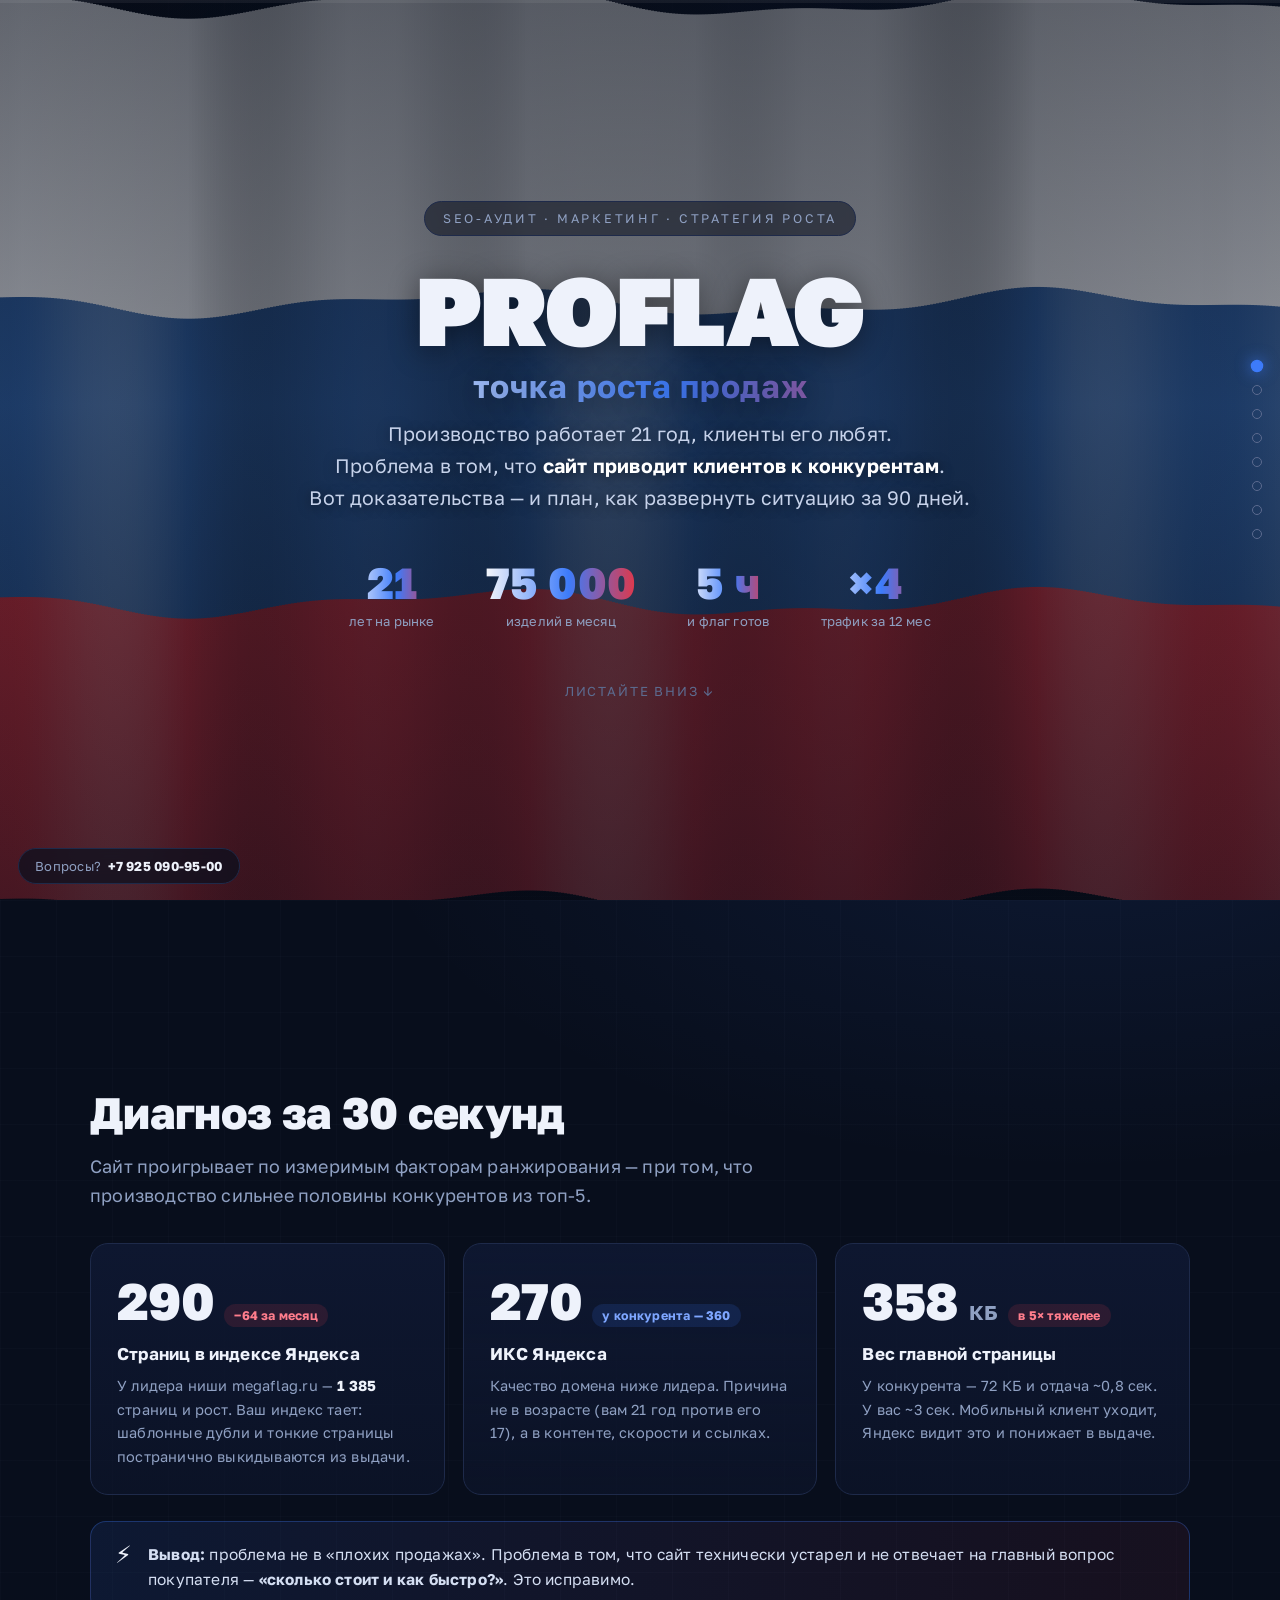
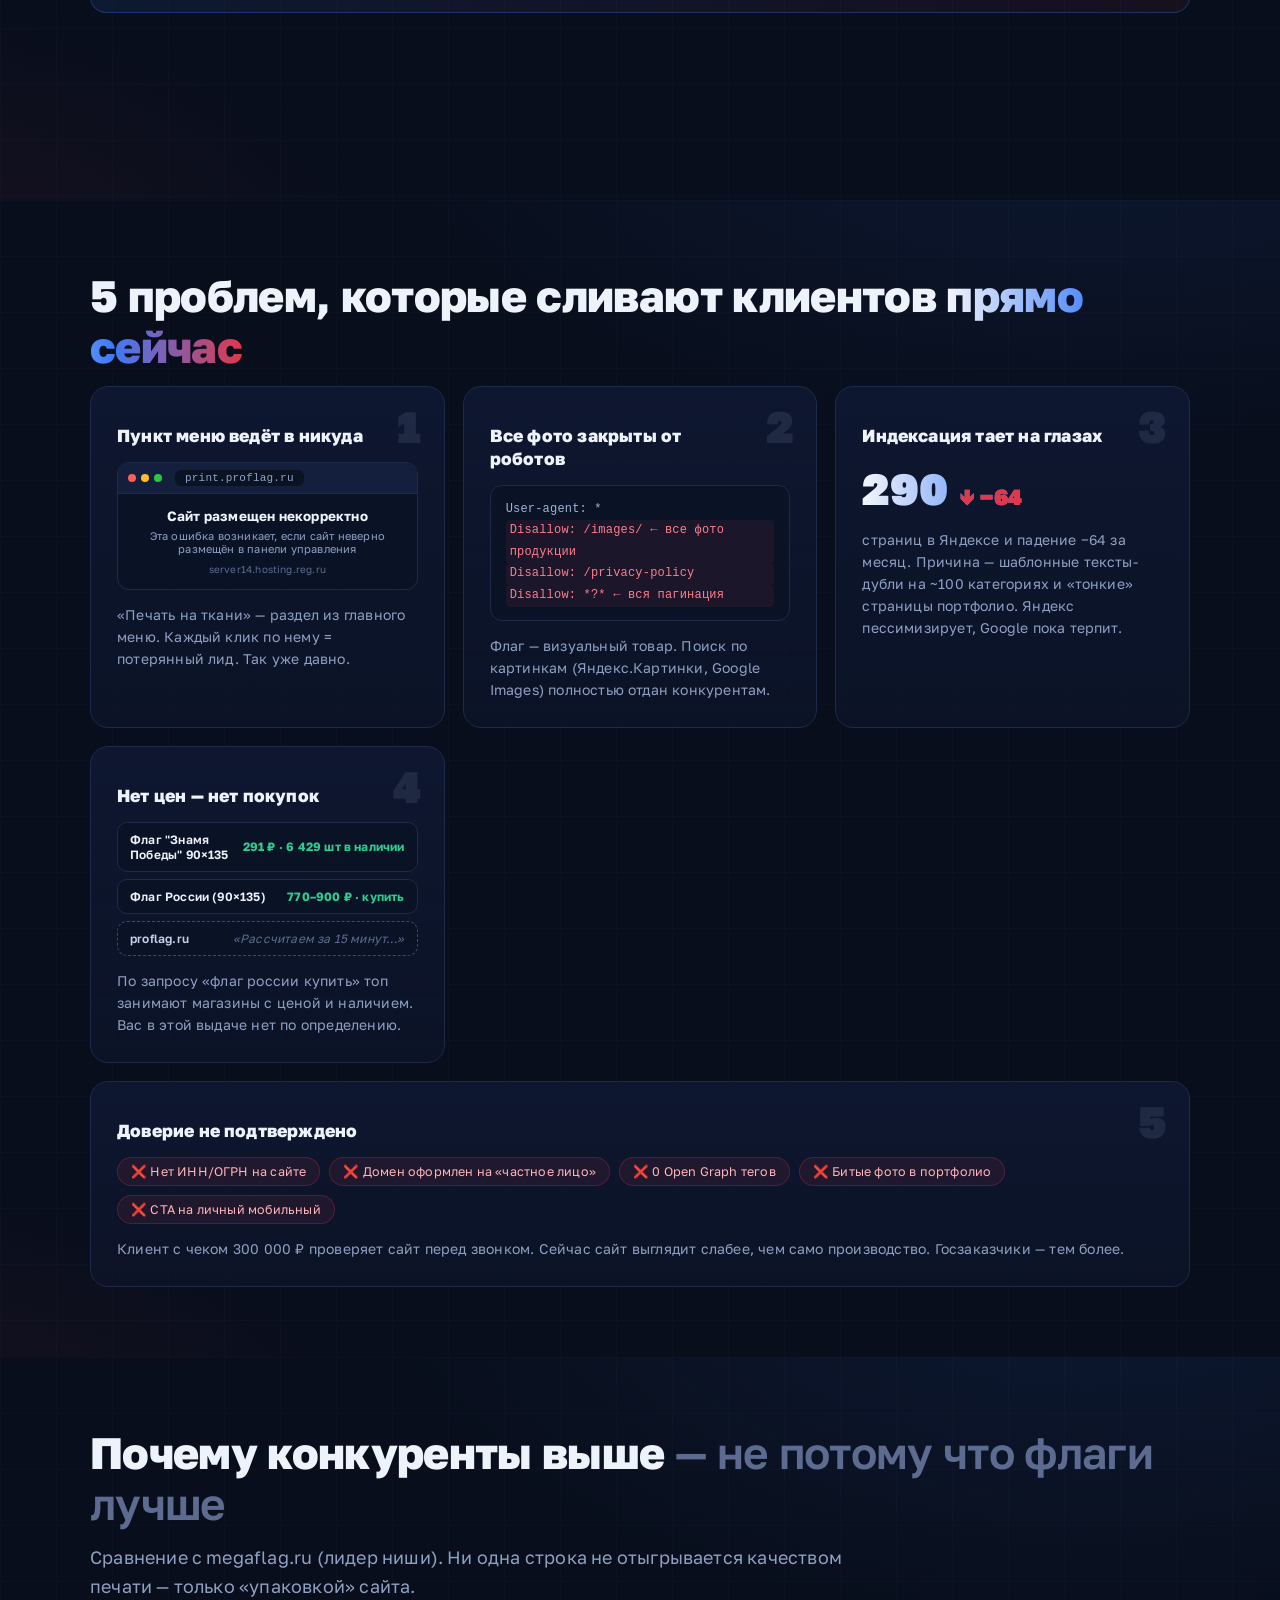
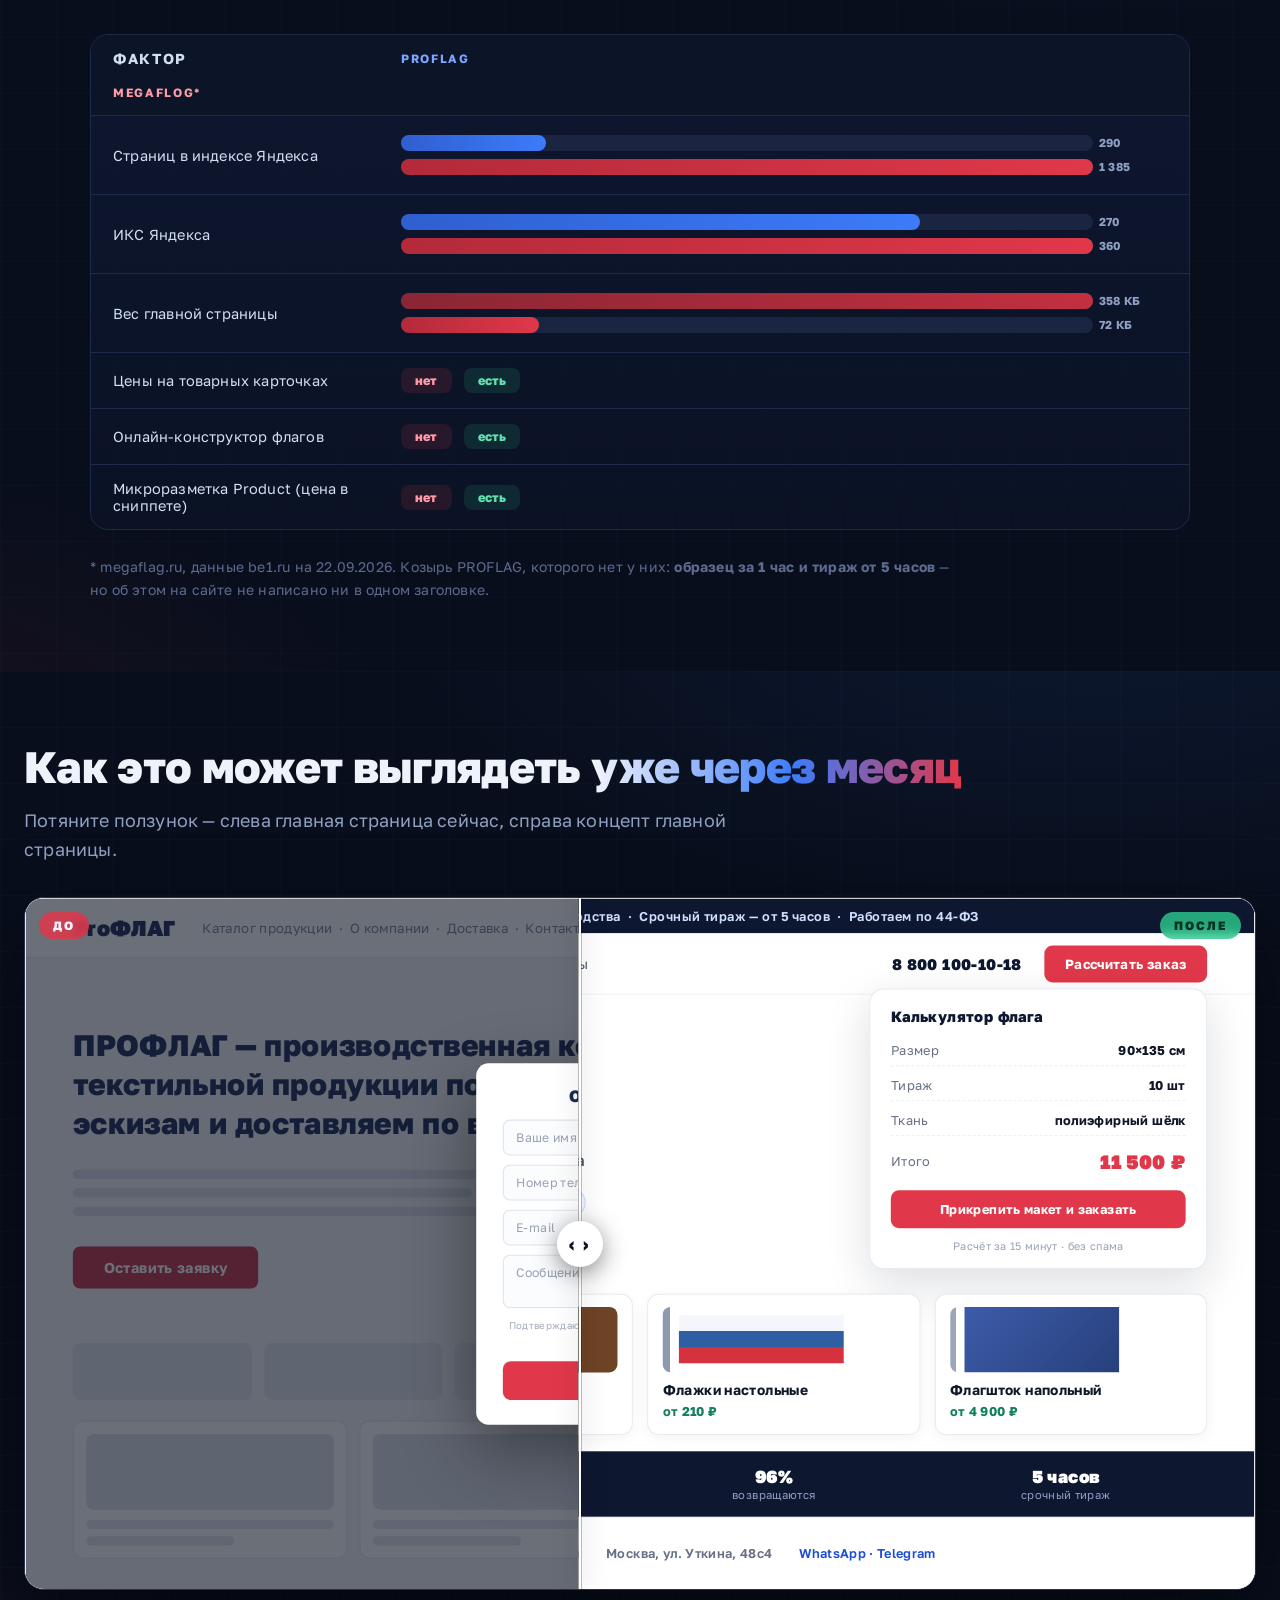
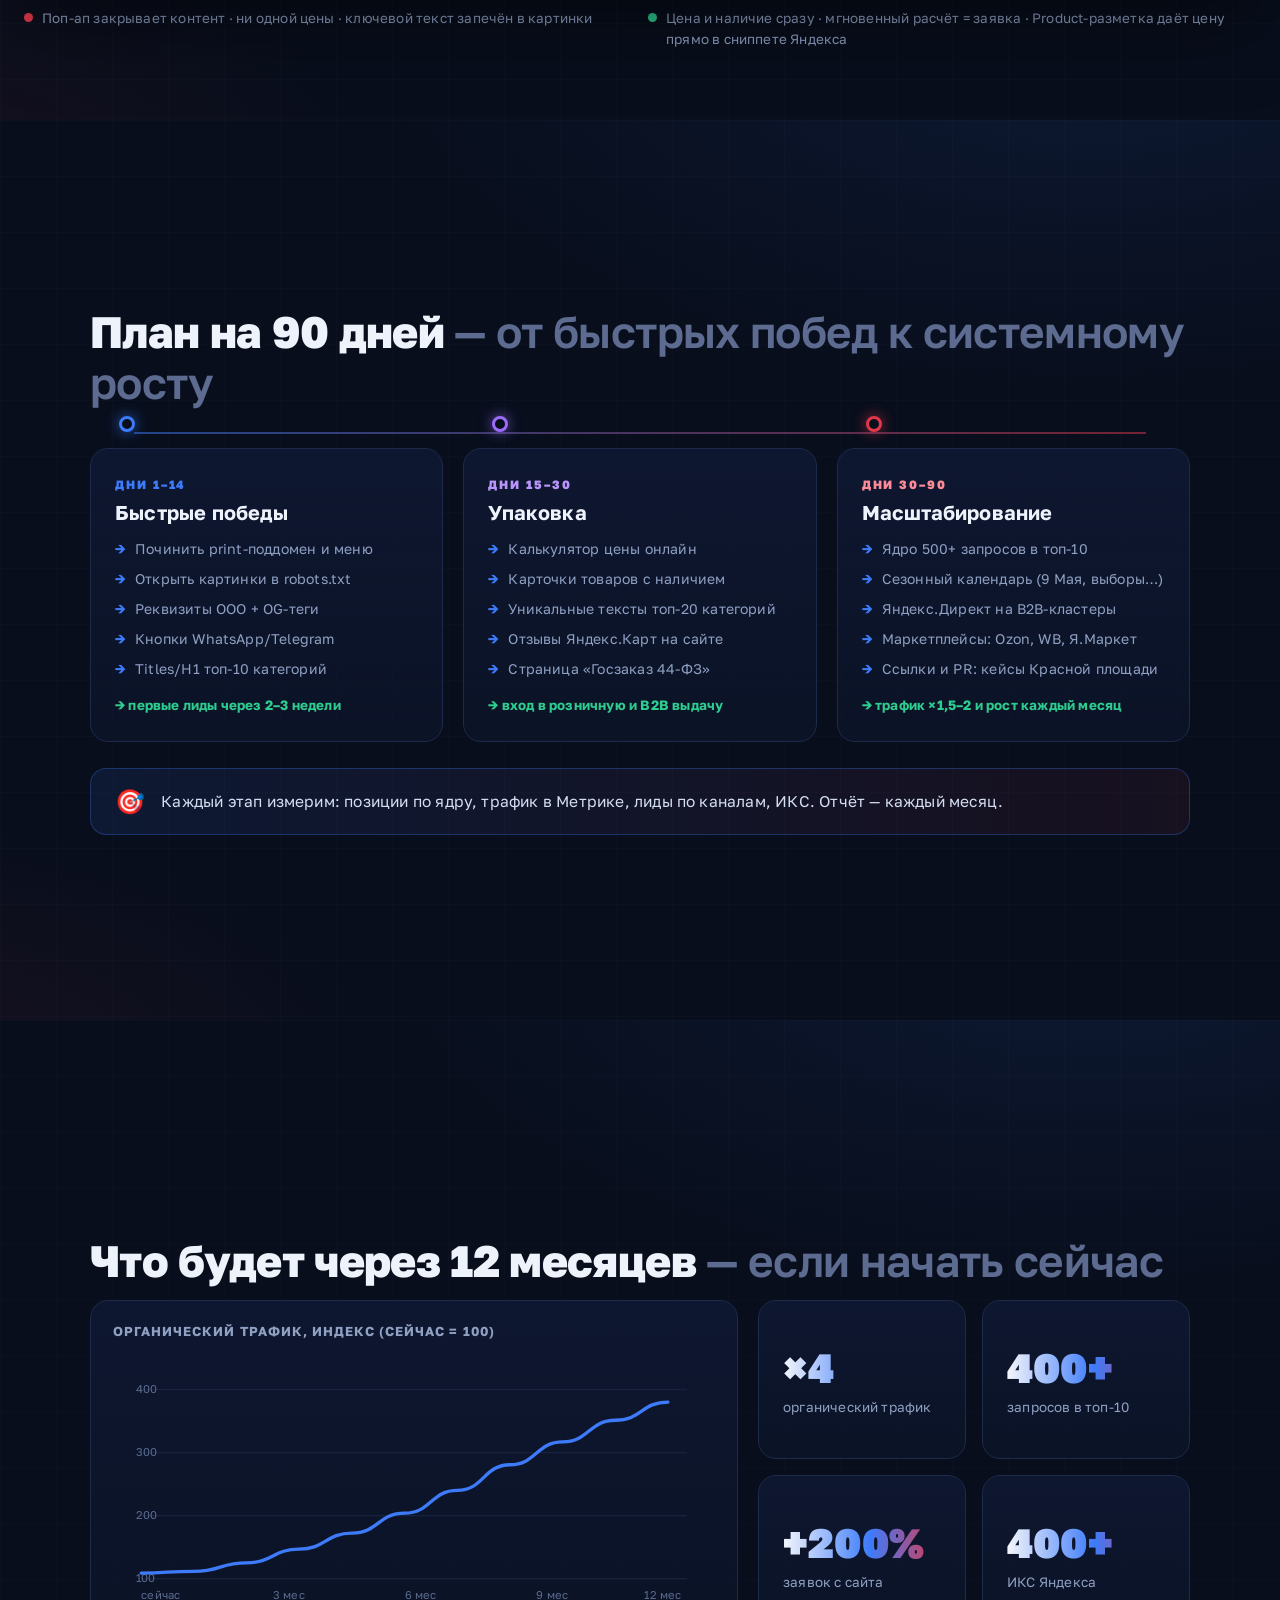
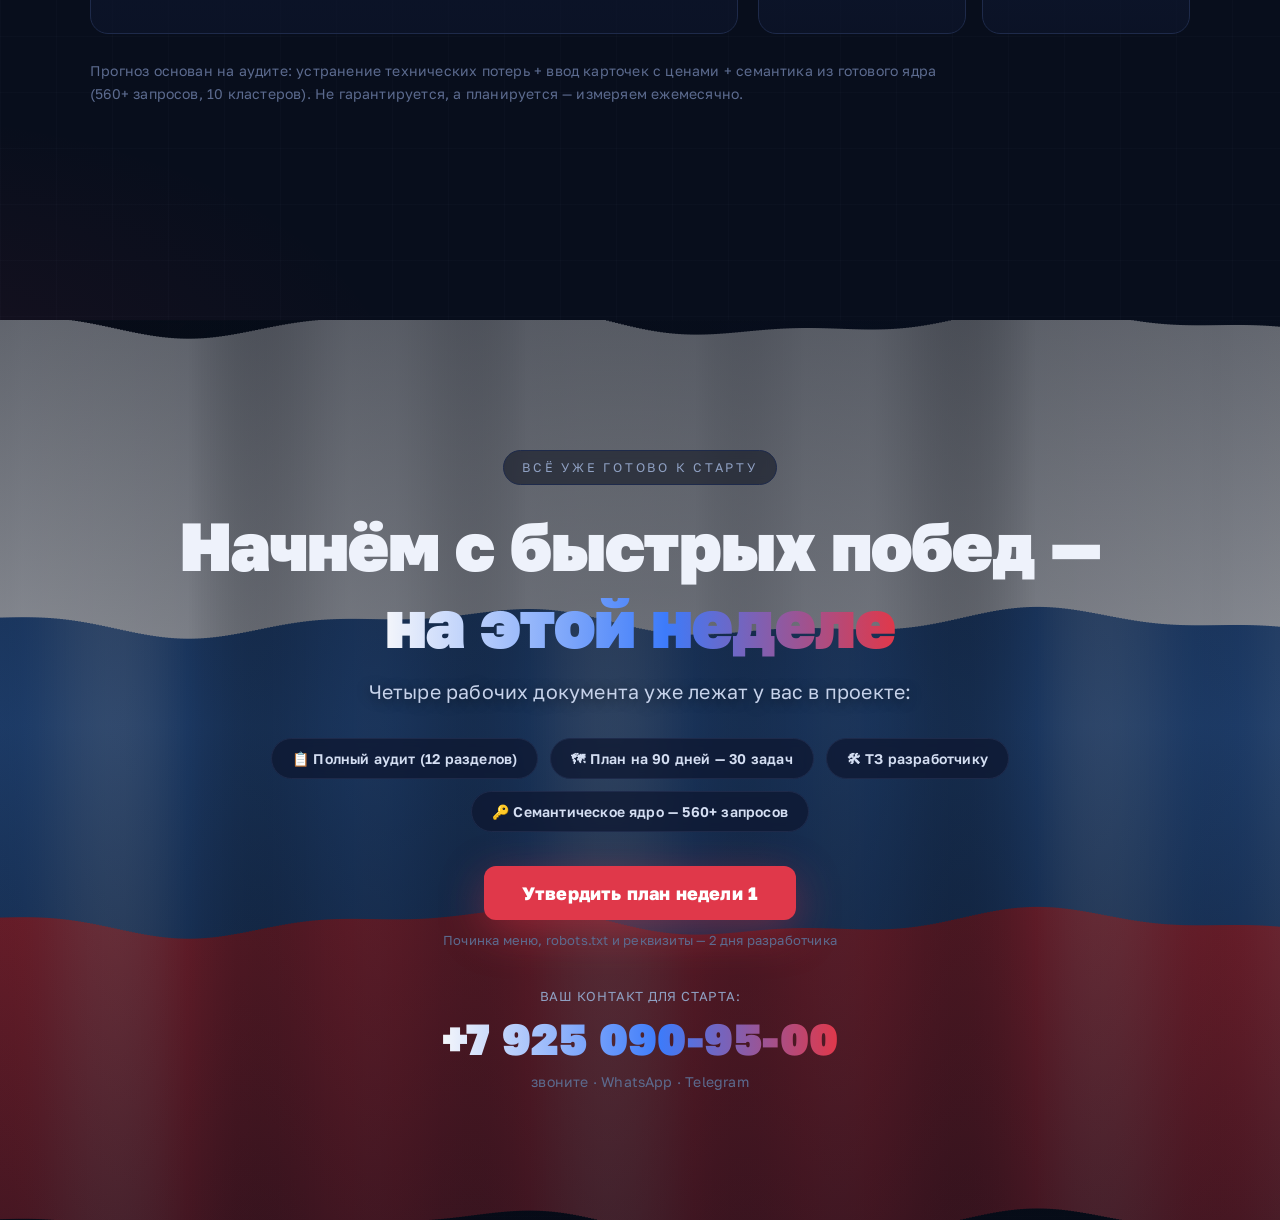
==== commit 0a927946: "Фикс слайда До/После: фиксированные макеты 1200×675 со скалированием, шрифт Golos Text, полноценный " ====
--- a/wow-demo/index.html
+++ b/wow-demo/index.html
@@ -6,12 +6,17 @@
 <title>PROFLAG · Точка роста — аудит сайта и стратегия продаж</title>
 <meta name="description" content="Интерактивная презентация: почему сайт proflag.ru теряет продажи и план роста на 90 дней">
 <link rel="icon" href="data:,">
+<link rel="preconnect" href="https://fonts.googleapis.com">
+<link rel="preconnect" href="https://fonts.gstatic.com" crossorigin>
+<link href="https://fonts.googleapis.com/css2?family=Golos+Text:wght@400;500;600;700;800;900&display=swap" rel="stylesheet">
 <link rel="stylesheet" href="css/style.css">
 </head>
 <body>
 
 <div class="progress"><i id="progressBar"></i></div>
 <nav class="dots" id="dots" aria-label="Навигация по слайдам"></nav>
+
+<a class="contact-chip" href="tel:+79250909500">Вопросы? <b>+7 925 090-95-00</b></a>
 
 <main id="deck">
 
@@ -169,61 +174,109 @@
 <section class="slide" data-dot="До / После">
   <div class="wrap wide-wrap">
     <h2 class="rv">Как это может выглядеть <span class="accent-text">уже через месяц</span></h2>
-    <p class="lead rv" style="--d:.1s">Потяните ползунок — слева сайт сейчас, справа концепт главной страницы.</p>
+    <p class="lead rv" style="--d:.1s">Потяните ползунок — слева главная страница сейчас, справа концепт главной страницы.</p>
 
     <div class="ba rv" id="baSlider" style="--d:.2s">
       <div class="ba-layer ba-before">
-        <div class="mock">
-          <div class="m-top"><span class="m-logo">ProФЛАГ</span><span class="m-menu">Каталог · О компании · Доставка · Контакты</span><span class="m-btn ghost">Заказать звонок</span></div>
-          <div class="m-hero-old">
-            <div class="m-hero-left">
-              <div class="m-h1-old">ПРОФЛАГ — производственная компания текстильной продукции по вашим эскизам и доставляем по всему миру</div>
-              <div class="m-lines"><i></i><i></i><i></i></div>
-              <span class="m-btn">Оставить заявку</span>
-            </div>
-            <div class="m-circles">
-              <div class="m-circle c1">Флаги</div>
-              <div class="m-circle c2">Баннеры</div>
-              <div class="m-circle c3">Подушки</div>
-              <div class="m-circle c4">Одежда</div>
-            </div>
-          </div>
-          <div class="m-gray-strip"><i></i><i></i><i></i><i></i><i></i><i></i></div>
-          <div class="m-modal">
-            <b>Оставить заявку</b>
-            <span class="m-input">Ваше имя</span>
-            <span class="m-input">Номер телефона</span>
-            <span class="m-btn full">Сделать заказ</span>
-          </div>
-        </div>
+        <div class="fit"><div class="mock mock-before">
+
+          <div class="ob-top">
+            <span class="ob-logo">ProФЛАГ</span>
+            <span class="ob-menu">Каталог продукции&nbsp;&nbsp;·&nbsp;&nbsp;О компании&nbsp;&nbsp;·&nbsp;&nbsp;Доставка&nbsp;&nbsp;·&nbsp;&nbsp;Контакты</span>
+            <span class="ob-ghost">Оставить заявку</span>
+          </div>
+
+          <div class="ob-hero">
+            <div class="ob-left">
+              <div class="ob-h1">ПРОФЛАГ — производственная компания текстильной продукции по вашим эскизам и доставляем по всему миру</div>
+              <div class="ob-lines"><i></i><i></i><i></i></div>
+              <span class="ob-btn">Оставить заявку</span>
+            </div>
+            <div class="ob-circles">
+              <div class="ob-circle c1">Флаги</div>
+              <div class="ob-circle c2">Баннеры</div>
+              <div class="ob-circle c3">Подушки</div>
+              <div class="ob-circle c4">Одежда</div>
+            </div>
+          </div>
+
+          <div class="ob-strip"><i></i><i></i><i></i><i></i><i></i><i></i></div>
+
+          <div class="ob-products">
+            <div class="ob-prod"><i></i><em></em><em class="short"></em></div>
+            <div class="ob-prod"><i></i><em></em><em class="short"></em></div>
+            <div class="ob-prod"><i></i><em></em><em class="short"></em></div>
+            <div class="ob-prod"><i></i><em></em><em class="short"></em></div>
+          </div>
+
+          <div class="ob-overlay">
+            <div class="ob-modal">
+              <b>Оставить заявку</b>
+              <span class="ob-input">Ваше имя</span>
+              <span class="ob-input">Номер телефона</span>
+              <span class="ob-input">E-mail</span>
+              <span class="ob-input area">Сообщение</span>
+              <span class="ob-check">Подтверждаю согласие на обработку персональных данных</span>
+              <span class="ob-submit">Сделать заказ</span>
+            </div>
+          </div>
+
+        </div></div>
       </div>
 
       <div class="ba-layer ba-after">
-        <div class="mock after">
-          <div class="m-trustbar">★ 4,9 Яндекс.Карты &nbsp;·&nbsp; 21 год производства &nbsp;·&nbsp; Срочный тираж — от 5 часов</div>
-          <div class="m-top"><span class="m-logo">ProФЛАГ</span><span class="m-menu">Каталог · Цены · Доставка · Госзаказ · Контакты</span><span class="m-phone">8 800 100-10-18</span><span class="m-btn">Рассчитать заказ</span></div>
-          <div class="m-hero-new">
-            <div class="m-hero-left">
-              <div class="m-h1-new">Флаги на заказ<br>с логотипом</div>
-              <div class="m-sub-new">Образец за 1 час · Тираж от 5 часов · Доставка по РФ</div>
-              <div class="m-badges"><span>от 950 ₽/м²</span><span>Работаем по 44-ФЗ</span><span>96% возвращаются</span></div>
-            </div>
-            <div class="m-calc">
+        <div class="fit"><div class="mock mock-after">
+
+          <div class="oa-trust">★ 4,9 на Яндекс.Картах&nbsp;&nbsp;·&nbsp;&nbsp;21 год производства&nbsp;&nbsp;·&nbsp;&nbsp;Срочный тираж — от 5 часов&nbsp;&nbsp;·&nbsp;&nbsp;Работаем по 44-ФЗ</div>
+
+          <div class="oa-top">
+            <span class="oa-logo"><i>Pro</i>ФЛАГ</span>
+            <span class="oa-menu">Каталог · Цены · Доставка · Госзаказ · Кейсы · Контакты</span>
+            <span class="oa-phone">8 800 100-10-18</span>
+            <span class="oa-cta">Рассчитать заказ</span>
+          </div>
+
+          <div class="oa-hero">
+            <div class="oa-left">
+              <div class="oa-h1">Флаги на заказ<br>с логотипом</div>
+              <div class="oa-sub">Производство полного цикла в Москве: печать, пошив, вышивка</div>
+              <div class="oa-badges">
+                <span>Образец за 1 час</span><span>Тираж от 5 часов</span><span>от 950 ₽/м²</span><span>Доставка по РФ</span>
+              </div>
+            </div>
+            <div class="oa-calc">
               <b>Калькулятор флага</b>
-              <div class="m-row"><span>Размер</span><em>90×135 см</em></div>
-              <div class="m-row"><span>Тираж</span><em>10 шт</em></div>
-              <div class="m-row"><span>Ткань</span><em>полиэфирный шёлк</em></div>
-              <div class="m-row total"><span>Итого</span><em>11 500 ₽</em></div>
-              <span class="m-btn full">Прикрепить макет и заказать</span>
-            </div>
-          </div>
-          <div class="m-products">
-            <div class="m-prod"><i class="im c1"></i><b>Флаг РФ 90×135</b><span>1 150 ₽ · в наличии</span></div>
-            <div class="m-prod"><i class="im c2"></i><b>Знамя Победы 90×135</b><span>990 ₽ · в наличии</span></div>
-            <div class="m-prod"><i class="im c3"></i><b>Флажки настольные</b><span>от 210 ₽</span></div>
-            <div class="m-prod"><i class="im c4"></i><b>Флагшток напольный</b><span>от 4 900 ₽</span></div>
-          </div>
-        </div>
+              <div class="oa-row"><span>Размер</span><em>90×135 см</em></div>
+              <div class="oa-row"><span>Тираж</span><em>10 шт</em></div>
+              <div class="oa-row"><span>Ткань</span><em>полиэфирный шёлк</em></div>
+              <div class="oa-row total"><span>Итого</span><em>11 500 ₽</em></div>
+              <span class="oa-submit">Прикрепить макет и заказать</span>
+              <span class="oa-note">Расчёт за 15 минут · без спама</span>
+            </div>
+          </div>
+
+          <div class="oa-products">
+            <div class="oa-label">Популярная продукция — цены сразу</div>
+            <div class="oa-grid">
+              <div class="oa-prod"><i class="art rf"></i><b>Флаг РФ 90×135</b><span>1 150 ₽ · <em>в наличии</em></span></div>
+              <div class="oa-prod"><i class="art pob"></i><b>Знамя Победы 90×135</b><span>990 ₽ · <em>в наличии</em></span></div>
+              <div class="oa-prod"><i class="art desk"></i><b>Флажки настольные</b><span>от 210 ₽</span></div>
+              <div class="oa-prod"><i class="art pole"></i><b>Флагшток напольный</b><span>от 4 900 ₽</span></div>
+            </div>
+          </div>
+
+          <div class="oa-adv">
+            <div><b>21 год</b><span>на рынке</span></div>
+            <div><b>75 000</b><span>изделий в месяц</span></div>
+            <div><b>96%</b><span>возвращаются</span></div>
+            <div><b>5 часов</b><span>срочный тираж</span></div>
+          </div>
+
+          <div class="oa-footer">
+            <span>8 800 100-10-18</span><span>info@proflag.ru</span><span>Москва, ул. Уткина, 48с4</span><span class="oa-msgr">WhatsApp · Telegram</span>
+          </div>
+
+        </div></div>
       </div>
 
       <div class="ba-handle" id="baHandle"><span>‹ ›</span></div>
@@ -341,11 +394,14 @@
       <span>🔑 Семантическое ядро — 560+ запросов</span>
     </div>
     <div class="final-cta rv" style="--d:.55s">
-      <span class="m-btn big">Утвердить план недели 1</span>
+      <span class="btn-main">Утвердить план недели 1</span>
       <span class="cta-note">Починка меню, robots.txt и реквизиты — 2 дня разработчика</span>
     </div>
-    <!-- Замените контакты на свои перед показом клиенту -->
-    <div class="contacts rv" style="--d:.7s">Подготовлено: <b>[Ваша компания]</b> · <b>+7 (___) ___-__-__</b> · <b>@your_telegram</b></div>
+    <div class="contacts rv" style="--d:.7s">
+      <span class="c-label">Ваш контакт для старта:</span>
+      <a class="c-phone" href="tel:+79250909500">+7 925 090-95-00</a>
+      <span class="c-extra">звоните · WhatsApp · Telegram</span>
+    </div>
   </div>
 </section>
 
--- a/wow-demo/css/style.css
+++ b/wow-demo/css/style.css
@@ -5,9 +5,10 @@
   --ink:#eef2fb; --mut:#8fa0c2; --dim:#5c6b8f;
   --red:#e0384a; --blue:#3d7bfa; --green:#2ecc8f; --gold:#f6c445;
   --grad:linear-gradient(90deg,#f4f6fb 0%,#3d7bfa 55%,#e0384a 100%);
+  --font:'Golos Text','Inter',system-ui,-apple-system,'Segoe UI',Roboto,Arial,sans-serif;
 }
 html{scroll-behavior:smooth;scroll-snap-type:y proximity}
-body{background:var(--bg);color:var(--ink);font-family:'Inter',-apple-system,'Segoe UI',Roboto,Arial,sans-serif;overflow-x:hidden}
+body{background:var(--bg);color:var(--ink);font-family:var(--font);letter-spacing:.012em;overflow-x:hidden}
 ::selection{background:rgba(61,123,250,.4)}
 b{font-weight:700}
 
@@ -21,6 +22,13 @@
 .dots button.act{background:var(--blue);border-color:var(--blue);box-shadow:0 0 12px rgba(61,123,250,.8);transform:scale(1.25)}
 .dots button:hover{border-color:var(--ink)}
 @media(max-width:760px){.dots{display:none}}
+
+/* плавающий контакт */
+.contact-chip{position:fixed;left:18px;bottom:16px;z-index:99;font-size:13px;color:var(--mut);
+  background:rgba(10,16,30,.72);border:1px solid var(--line);border-radius:100px;padding:9px 16px;
+  text-decoration:none;backdrop-filter:blur(6px);transition:.3s;letter-spacing:.02em}
+.contact-chip b{color:var(--ink);font-weight:700;margin-left:4px}
+.contact-chip:hover{border-color:var(--blue);color:var(--ink)}
 
 /* slides */
 main{display:block}
@@ -34,11 +42,11 @@
 .wrap{position:relative;width:100%;max-width:1100px}
 .wrap.wide-wrap{max-width:1240px}
 
-h2{font-size:clamp(26px,3.6vw,44px);font-weight:800;letter-spacing:-.02em;line-height:1.12;margin-bottom:14px}
+h2{font-size:clamp(26px,3.6vw,44px);font-weight:800;letter-spacing:-.015em;line-height:1.16;margin-bottom:14px}
 h2 .muted{color:var(--dim);font-weight:600}
 h2 .accent-text{background:var(--grad);-webkit-background-clip:text;background-clip:text;color:transparent}
-.lead{color:var(--mut);font-size:clamp(15px,1.4vw,19px);max-width:760px;margin-bottom:34px;line-height:1.55}
-.foot-note{color:var(--dim);font-size:14px;margin-top:26px;line-height:1.55;max-width:860px}
+.lead{color:var(--mut);font-size:clamp(15px,1.4vw,19px);max-width:760px;margin-bottom:34px;line-height:1.6}
+.foot-note{color:var(--dim);font-size:14px;margin-top:26px;line-height:1.6;max-width:860px}
 
 /* reveal */
 .rv{opacity:0;transform:translateY(26px)}
@@ -47,11 +55,11 @@
 /* ============ HERO ============ */
 .hero{padding:0}
 #flagCanvas,#flagCanvas2{position:absolute;inset:0;width:100%;height:100%}
-.hero-content{position:relative;z-index:2;text-align:center;max-width:960px;padding:0 20px}
+.hero-content{position:relative;z-index:2;text-align:center;max-width:980px;padding:0 20px}
 .kicker{display:inline-block;font-size:12.5px;letter-spacing:.22em;text-transform:uppercase;color:var(--mut);border:1px solid var(--line);border-radius:100px;padding:9px 18px;background:rgba(10,16,30,.55);backdrop-filter:blur(4px)}
-.hero-title{font-size:clamp(44px,7.5vw,96px);font-weight:900;letter-spacing:-.03em;line-height:.98;margin:26px 0 8px;text-shadow:0 4px 30px rgba(0,0,0,.45)}
-.hero-title .accent{display:block;font-size:clamp(18px,2.6vw,32px);font-weight:700;letter-spacing:.01em;margin-top:10px;background:var(--grad);-webkit-background-clip:text;background-clip:text;color:transparent}
-.hero-sub{color:#c6d2ea;font-size:clamp(15px,1.6vw,19.5px);line-height:1.6;margin-top:16px;text-shadow:0 2px 12px rgba(0,0,0,.5)}
+.hero-title{font-size:clamp(44px,7.5vw,96px);font-weight:900;letter-spacing:-.02em;line-height:1;margin:26px 0 8px;text-shadow:0 4px 30px rgba(0,0,0,.45)}
+.hero-title .accent{display:block;font-size:clamp(18px,2.6vw,32px);font-weight:700;letter-spacing:.02em;margin-top:12px;background:var(--grad);-webkit-background-clip:text;background-clip:text;color:transparent}
+.hero-sub{color:#c6d2ea;font-size:clamp(15px,1.6vw,19.5px);line-height:1.65;margin-top:16px;text-shadow:0 2px 12px rgba(0,0,0,.5)}
 .hero-sub b{color:#fff}
 .hero-stats{display:flex;justify-content:center;gap:clamp(18px,4vw,54px);margin-top:42px;flex-wrap:wrap}
 .hero-stats div{display:flex;flex-direction:column;gap:4px}
@@ -65,28 +73,28 @@
 @media(max-width:900px){.cards3{grid-template-columns:1fr}}
 .card{background:linear-gradient(180deg,var(--panel),rgba(14,23,48,.5));border:1px solid var(--line);border-radius:18px;padding:26px;transition:transform .35s,border-color .35s,box-shadow .35s}
 .card:hover{transform:translateY(-5px);border-color:#33477c;box-shadow:0 20px 50px rgba(0,0,0,.35)}
-.card h3{font-size:17px;margin:12px 0 8px;font-weight:700}
-.card p{color:var(--mut);font-size:14.5px;line-height:1.6}
+.card h3{font-size:17px;margin:12px 0 8px;font-weight:700;line-height:1.35}
+.card p{color:var(--mut);font-size:14.5px;line-height:1.62}
 .card p b{color:var(--ink)}
 .stat .num{display:flex;align-items:baseline;gap:10px;flex-wrap:wrap}
-.stat .num b{font-size:clamp(38px,4vw,56px);font-weight:800;letter-spacing:-.02em}
+.stat .num b{font-size:clamp(38px,4vw,56px);font-weight:800;letter-spacing:-.01em}
 .stat .num small{font-size:20px;color:var(--mut);font-weight:700}
 .trend{font-size:12.5px;font-weight:700;padding:4px 10px;border-radius:100px;background:rgba(61,123,250,.14);color:#7ea6ff}
 .trend.down{background:rgba(224,56,74,.14);color:#ff7d8c}
 
 .verdict{display:flex;gap:16px;align-items:flex-start;margin-top:26px;background:linear-gradient(90deg,rgba(61,123,250,.10),rgba(224,56,74,.07));border:1px solid rgba(61,123,250,.3);border-radius:16px;padding:20px 24px}
 .verdict .v-icon{font-size:24px;line-height:1}
-.verdict p{color:#d4def2;font-size:15.5px;line-height:1.55}
+.verdict p{color:#d4def2;font-size:15.5px;line-height:1.6}
 
 /* ============ PROBLEMS ============ */
 .prob-grid{display:grid;grid-template-columns:repeat(6,1fr);gap:18px}
 .prob{grid-column:span 2;position:relative}
 .prob.wide{grid-column:span 6}
 @media(max-width:980px){.prob{grid-column:span 3}.prob.wide{grid-column:span 6}}
-@media(max-width:660px){.prob{grid-column:span 6}.prob.wide{grid-column:span 6}}
+@media(max-width:660px){.prob{grid-column:span 6}}
 .p-num{position:absolute;top:18px;right:22px;font-size:44px;font-weight:900;color:rgba(143,160,194,.14);line-height:1}
-.prob h3{font-size:17.5px;font-weight:800;margin-bottom:14px;padding-right:44px}
-.prob p{color:var(--mut);font-size:14px;line-height:1.55;margin-top:14px}
+.prob h3{font-size:17.5px;font-weight:800;margin-bottom:14px;padding-right:44px;line-height:1.3}
+.prob p{color:var(--mut);font-size:14px;line-height:1.58;margin-top:14px}
 
 .win{border:1px solid var(--line);border-radius:12px;overflow:hidden;background:#0a1326}
 .win-bar{display:flex;align-items:center;gap:5px;padding:7px 10px;background:#141f3d;border-bottom:1px solid var(--line)}
@@ -99,10 +107,10 @@
 .win-body.err span{font-size:11px;color:var(--mut)}
 .win-body.err em{font-size:10px;color:var(--dim);font-style:normal;margin-top:3px}
 
-.code{font-family:ui-monospace,Menlo,Consolas,monospace;font-size:12px;line-height:1.75;background:#0a1326;border:1px solid var(--line);border-radius:12px;padding:13px 15px;color:#9fb2d8}
+.code{font-family:ui-monospace,Menlo,Consolas,monospace;font-size:12px;line-height:1.8;background:#0a1326;border:1px solid var(--line);border-radius:12px;padding:13px 15px;color:#9fb2d8}
 .code .ln{display:block}
 .code .bad{color:#ff7d8c;background:rgba(224,56,74,.08);border-radius:4px;padding:0 4px}
-.big-trend{font-size:clamp(34px,3.4vw,46px);font-weight:900;letter-spacing:-.02em;background:var(--grad);-webkit-background-clip:text;background-clip:text;color:transparent}
+.big-trend{font-size:clamp(34px,3.4vw,46px);font-weight:900;background:var(--grad);-webkit-background-clip:text;background-clip:text;color:transparent}
 .big-trend .down{font-size:.5em;-webkit-background-clip:initial;color:var(--red);background:none}
 
 .serp-mock{display:flex;flex-direction:column;gap:7px}
@@ -123,15 +131,13 @@
 .vs-row.head span{font-size:12px}
 .vs-row>span:first-child{font-size:14.5px;color:#d4def2}
 .vs-row.head .you{color:#7ea6ff}.vs-row.head .them{color:#ff9aa6}
-.bar{height:16px;border-radius:8px;background:#1a2542;position:relative;margin:4px 0;overflow:visible}
+.bar{height:16px;border-radius:8px;background:#1a2542;position:relative;margin:4px 0;width:calc(100% - 74px);display:inline-block}
 .bar i{display:block;height:100%;border-radius:8px;width:0;transition:width 1.3s cubic-bezier(.2,.7,.3,1) .35s}
 .slide.on .bar i{width:var(--w)}
 .bar.you i{background:linear-gradient(90deg,#2f5fd0,#3d7bfa)}
 .bar.them i{background:linear-gradient(90deg,#b32a3a,#e0384a)}
 .bar.bad i{background:linear-gradient(90deg,#8a2634,#c23040)}
-.bar em{position:absolute;right:8px;top:50%;transform:translateY(-50%);font-style:normal;font-size:11px;font-weight:700;color:#fff;text-shadow:0 1px 2px rgba(0,0,0,.6)}
-.bar{width:calc(100% - 74px);display:inline-block}
-.bar em{right:-46px;width:42px;text-align:left;color:var(--mut);text-shadow:none}
+.bar em{position:absolute;right:-52px;top:50%;transform:translateY(-50%);font-style:normal;font-size:11.5px;font-weight:700;color:var(--mut);width:46px;text-align:left}
 .bars{display:flex;flex-direction:column}
 .marks{display:flex;gap:12px}
 .marks span{font-size:12.5px;font-weight:800;border-radius:8px;padding:5px 14px}
@@ -140,8 +146,8 @@
 @media(max-width:760px){.vs-row{grid-template-columns:1fr;gap:8px;padding:14px 16px}}
 
 /* ============ BEFORE / AFTER ============ */
-.ba{position:relative;aspect-ratio:16/9;border-radius:20px;overflow:hidden;border:1px solid #26324f;box-shadow:0 30px 80px rgba(0,0,0,.5);touch-action:none;cursor:ew-resize;user-select:none}
-.ba-layer{position:absolute;inset:0}
+.ba{position:relative;aspect-ratio:16/9;border-radius:20px;overflow:hidden;border:1px solid #26324f;box-shadow:0 30px 80px rgba(0,0,0,.5);touch-action:none;cursor:ew-resize;user-select:none;background:#f2f3f5}
+.ba-layer{position:absolute;inset:0;background:#f2f3f5}
 .ba-after{clip-path:inset(0 0 0 var(--pos,50%))}
 .ba-handle{position:absolute;top:0;bottom:0;left:var(--pos,50%);width:2px;background:#fff;box-shadow:0 0 0 1px rgba(0,0,0,.25),0 0 22px rgba(0,0,0,.5);z-index:5}
 .ba-handle span{position:absolute;top:50%;left:50%;transform:translate(-50%,-50%);width:46px;height:46px;border-radius:50%;background:#fff;color:#0a1326;display:flex;align-items:center;justify-content:center;font-size:19px;font-weight:800;letter-spacing:2px;box-shadow:0 6px 24px rgba(0,0,0,.45)}
@@ -150,68 +156,94 @@
 .ba-label.right{right:14px;background:rgba(46,204,143,.8);color:#04331f}
 .ba-legend{display:grid;grid-template-columns:1fr 1fr;gap:16px;margin-top:18px}
 @media(max-width:760px){.ba-legend{grid-template-columns:1fr}}
-.ba-legend div{font-size:13.5px;color:var(--mut);line-height:1.5;display:flex;gap:9px;align-items:flex-start}
+.ba-legend div{font-size:13.5px;color:var(--mut);line-height:1.55;display:flex;gap:9px;align-items:flex-start}
 .dot{width:9px;height:9px;border-radius:50%;flex-shrink:0;margin-top:5px}
 .dot.red{background:var(--red)}.dot.green{background:var(--green)}
 
-/* — мокапы сайтов внутри слайдера — */
-.mock{position:absolute;inset:0;display:flex;flex-direction:column;font-family:Arial,sans-serif;background:#f2f3f5;color:#222}
-.mock.after{background:#fff}
-.m-top{display:flex;align-items:center;gap:12px;padding:1.6% 2.5%;background:#fff;border-bottom:1px solid #e4e7ec;flex-shrink:0}
-.m-logo{font-weight:900;font-size:clamp(10px,1.3vw,17px);color:#1a2b57}
-.m-menu{font-size:clamp(6.5px,.85vw,11.5px);color:#7a879c;flex:1;white-space:nowrap;overflow:hidden}
-.m-phone{font-weight:800;font-size:clamp(7px,.95vw,13px);color:#1a2b57;white-space:nowrap}
-.m-btn{background:#e0384a;color:#fff;font-size:clamp(6.5px,.85vw,11.5px);font-weight:700;padding:1.1% 2.2%;border-radius:6px;white-space:nowrap;display:inline-block;text-align:center}
-.m-btn.ghost{background:#fff;color:#e0384a;border:1px solid #e0384a}
-.m-btn.full{display:block;width:100%;padding:6% 0;border-radius:8px;text-align:center}
-.m-btn.big{font-size:clamp(14px,1.5vw,18px);padding:16px 34px;border-radius:12px}
-
-/* BEFORE mock */
-.m-hero-old{flex:1;display:flex;gap:4%;padding:3% 2.5%;position:relative}
-.m-h1-old{font-size:clamp(9px,1.35vw,19px);font-weight:800;color:#1a2b57;line-height:1.3;max-width:56%}
-.m-lines{margin:5% 0;display:flex;flex-direction:column;gap:6px}
-.m-lines i{height:5px;border-radius:3px;background:#d6dbe4;width:300px;max-width:50vw}
-.m-lines i:nth-child(2){width:240px;max-width:42vw}
-.m-lines i:nth-child(3){width:270px;max-width:46vw}
-.m-circles{display:flex;gap:4%;flex:1;justify-content:flex-end;align-items:center}
-.m-circle{width:17%;aspect-ratio:1;border-radius:50%;display:flex;align-items:center;justify-content:center;font-size:clamp(6px,.85vw,11px);font-weight:800;color:#fff;text-align:center}
-.m-circle.c1{background:radial-gradient(circle at 35% 30%,#4d7fd6,#1a2b57)}
-.m-circle.c2{background:radial-gradient(circle at 35% 30%,#e0604a,#8a1f2e)}
-.m-circle.c3{background:radial-gradient(circle at 35% 30%,#57b06a,#1f5e35)}
-.m-circle.c4{background:radial-gradient(circle at 35% 30%,#8a68c9,#3c2670)}
-.m-gray-strip{display:flex;gap:2%;padding:2% 2.5%;background:#fff;border-top:1px solid #e4e7ec}
-.m-gray-strip i{flex:1;height:clamp(8px,1.6vw,22px);background:#e2e6ed;border-radius:4px}
-.m-modal{position:absolute;inset:0;background:rgba(20,26,40,.55);display:flex;align-items:center;justify-content:center;z-index:3}
-.m-modal{align-items:flex-start;padding-top:5%}
-.m-modal>b,.m-modal .m-input,.m-modal .m-btn.full{position:relative;width:min(26%,240px);margin:0 auto;background:#fff}
-.m-modal>b{border-radius:10px 10px 0 0;padding:3.5% 6% 2%;font-size:clamp(8px,1vw,13px);color:#1a2b57;text-align:center}
-.m-modal .m-input{border:1px solid #dfe3ea;border-top:none;padding:2.4% 6%;font-size:clamp(6.5px,.8vw,11px);color:#98a2b3}
-.m-modal .m-btn.full{background:#e0384a;border-radius:0 0 10px 10px;color:#fff;font-weight:700;font-size:clamp(6.5px,.8vw,11px);padding:2.6% 0}
-
-/* AFTER mock */
-.mock.after{color:#101828}
-.m-trustbar{background:#0e1730;color:#cfe0ff;font-size:clamp(6px,.8vw,11px);text-align:center;padding:.9% 0;font-weight:600;letter-spacing:.04em}
-.m-hero-new{flex:1;display:flex;gap:3%;padding:2.6% 2.5%;align-items:center;background:
-  radial-gradient(600px 220px at 15% 20%,rgba(61,123,250,.10),transparent 60%),#fff}
-.m-h1-new{font-size:clamp(14px,2.6vw,37px);font-weight:900;color:#0e1730;line-height:1.06;letter-spacing:-.01em}
-.m-sub-new{margin-top:4%;font-size:clamp(6.5px,.95vw,13px);color:#475467;font-weight:600}
-.m-badges{display:flex;gap:6px;margin-top:5%;flex-wrap:wrap}
-.m-badges span{font-size:clamp(5.5px,.75vw,10.5px);font-weight:700;color:#1d4ed8;background:rgba(61,123,250,.09);border:1px solid rgba(61,123,250,.22);padding:.9% 2.4%;border-radius:100px}
-.m-calc{width:min(34%,330px);background:#fff;border:1px solid #e4e7ec;border-radius:12px;box-shadow:0 12px 40px rgba(16,24,40,.14);padding:3.2%;display:flex;flex-direction:column;gap:2.4%}
-.m-calc>b{font-size:clamp(7.5px,1vw,14px);color:#0e1730;margin-bottom:2%}
-.m-row{display:flex;justify-content:space-between;font-size:clamp(6px,.82vw,12px);color:#667085;padding:1.6% 0;border-bottom:1px dashed #eaecf0}
-.m-row em{font-style:normal;font-weight:700;color:#101828}
-.m-row.total{border-bottom:none}
-.m-row.total em{color:#e0384a;font-size:clamp(7.5px,1.05vw,15px)}
-.m-products{display:flex;gap:2%;padding:0 2.5% 3%;flex-shrink:0}
-.m-prod{flex:1;background:#fff;border:1px solid #e4e7ec;border-radius:10px;padding:2.6%;display:flex;flex-direction:column;gap:2%}
-.m-prod .im{height:clamp(10px,3.4vw,46px);border-radius:7px;margin-bottom:4%}
-.m-prod .im.c1{background:linear-gradient(135deg,#3d5ba9 33%,#f4f6fb 33% 66%,#d5313e 66%)}
-.m-prod .im.c2{background:linear-gradient(135deg,#7a4a2b 40%,#e8b23a 40%)}
-.m-prod .im.c3{background:linear-gradient(135deg,#2e7d4f,#57b06a)}
-.m-prod .im.c4{background:linear-gradient(135deg,#8d99ae,#5c6b8f)}
-.m-prod b{font-size:clamp(6.5px,.85vw,12px);color:#101828}
-.m-prod span{font-size:clamp(6px,.8vw,11px);color:#12805c;font-weight:700}
+/* холст фиксированного макета, масштабируется JS-ом */
+.fit{position:absolute;top:50%;left:50%;width:1200px;height:675px;transform:translate(-50%,-50%) scale(1);transform-origin:center center}
+
+/* ============ МОК «ДО» — текущий сайт ============ */
+.mock{position:absolute;inset:0;font-family:var(--font);background:#f4f5f7;color:#1f2937;overflow:hidden}
+.mock-before{display:flex;flex-direction:column}
+.ob-top{height:58px;background:#fff;border-bottom:1px solid #e5e8ee;display:flex;align-items:center;gap:26px;padding:0 46px;flex-shrink:0}
+.ob-logo{font-size:21px;font-weight:900;color:#1a2b57;letter-spacing:.01em}
+.ob-menu{flex:1;font-size:13px;color:#7a879c}
+.ob-ghost{font-size:12.5px;font-weight:700;color:#e0384a;border:1.5px solid #e0384a;border-radius:7px;padding:8px 18px;background:#fff}
+.ob-hero{flex:1;display:flex;gap:30px;padding:38px 46px 24px;align-items:center}
+.ob-left{width:640px;flex-shrink:0}
+.ob-h1{font-size:29px;font-weight:800;color:#1a2b57;line-height:1.3}
+.ob-lines{display:flex;flex-direction:column;gap:9px;margin:26px 0 30px}
+.ob-lines i{height:9px;border-radius:5px;background:#d9dee7;width:470px}
+.ob-lines i:nth-child(2){width:390px}
+.ob-lines i:nth-child(3){width:430px}
+.ob-btn{display:inline-block;background:#c2344a;color:#fff;font-size:14px;font-weight:700;padding:12px 30px;border-radius:7px}
+.ob-circles{flex:1;display:grid;grid-template-columns:repeat(2,116px);gap:16px;justify-content:center}
+.ob-circle{width:116px;height:116px;border-radius:50%;display:flex;align-items:center;justify-content:center;font-size:13px;font-weight:800;color:#fff}
+.ob-circle.c1{background:radial-gradient(circle at 35% 30%,#4d7fd6,#1a2b57)}
+.ob-circle.c2{background:radial-gradient(circle at 35% 30%,#e0604a,#8a1f2e)}
+.ob-circle.c3{background:radial-gradient(circle at 35% 30%,#57b06a,#1f5e35)}
+.ob-circle.c4{background:radial-gradient(circle at 35% 30%,#8a68c9,#3c2670)}
+.ob-strip{display:flex;gap:12px;padding:0 46px 20px;flex-shrink:0}
+.ob-strip i{flex:1;height:56px;background:#e3e7ee;border-radius:8px}
+.ob-products{display:flex;gap:12px;padding:0 46px 30px;flex-shrink:0}
+.ob-prod{flex:1;background:#fff;border:1px solid #e5e8ee;border-radius:10px;padding:12px}
+.ob-prod i{display:block;height:74px;background:#dfe4ec;border-radius:7px;margin-bottom:10px}
+.ob-prod em{display:block;height:9px;background:#e6eaf1;border-radius:5px;margin-top:7px}
+.ob-prod em.short{width:60%}
+
+/* поп-ап: оверлей на всю ширину мока, форма — по центру, элементы в колонку */
+.ob-overlay{position:absolute;inset:0;background:rgba(17,23,38,.62);display:flex;align-items:center;justify-content:center;z-index:4}
+.ob-modal{width:320px;background:#fff;border-radius:12px;box-shadow:0 24px 70px rgba(0,0,0,.4);padding:22px 26px 24px;display:flex;flex-direction:column;gap:9px}
+.ob-modal b{font-size:16px;font-weight:800;color:#1a2b57;text-align:center;margin-bottom:4px}
+.ob-input{display:block;border:1px solid #dfe3ea;border-radius:7px;padding:9px 12px;font-size:12px;color:#98a2b3;background:#fbfcfe}
+.ob-input.area{height:52px}
+.ob-check{font-size:9.5px;color:#a5adbb;line-height:1.45;text-align:center;margin-top:2px}
+.ob-submit{display:block;background:#e0384a;color:#fff;font-size:13px;font-weight:700;text-align:center;padding:11px 0;border-radius:8px;margin-top:4px}
+
+/* ============ МОК «ПОСЛЕ» — концепт главной ============ */
+.mock-after{display:flex;flex-direction:column;background:#fff;color:#101828}
+.oa-trust{height:34px;background:#0e1730;color:#cfe0ff;font-size:12.5px;font-weight:600;display:flex;align-items:center;justify-content:center;letter-spacing:.03em;flex-shrink:0}
+.oa-top{height:60px;display:flex;align-items:center;gap:22px;padding:0 46px;border-bottom:1px solid #eaeef4;flex-shrink:0;background:#fff}
+.oa-logo{font-size:21px;font-weight:900;color:#0e1730}
+.oa-logo i{font-style:normal;color:#e0384a}
+.oa-menu{flex:1;font-size:13.5px;color:#475467}
+.oa-phone{font-size:15px;font-weight:800;color:#0e1730}
+.oa-cta{background:#e0384a;color:#fff;font-size:13px;font-weight:700;padding:10px 20px;border-radius:8px}
+.oa-hero{height:252px;display:flex;gap:34px;padding:30px 46px 20px;align-items:center;background:radial-gradient(700px 260px at 12% 25%,rgba(61,123,250,.08),transparent 60%),#fff;flex-shrink:0}
+.oa-left{flex:1}
+.oa-h1{font-size:43px;font-weight:900;line-height:1.08;letter-spacing:-.01em;color:#0e1730}
+.oa-sub{margin-top:12px;font-size:15px;color:#475467;font-weight:500;line-height:1.5}
+.oa-badges{display:flex;gap:8px;margin-top:16px;flex-wrap:wrap}
+.oa-badges span{font-size:11.5px;font-weight:700;color:#1d4ed8;background:rgba(61,123,250,.08);border:1px solid rgba(61,123,250,.22);padding:6px 12px;border-radius:100px}
+.oa-calc{width:330px;flex-shrink:0;background:#fff;border:1px solid #e7ebf1;border-radius:14px;box-shadow:0 14px 44px rgba(16,24,40,.14);padding:18px 20px 16px;display:flex;flex-direction:column;gap:4px}
+.oa-calc>b{font-size:14.5px;font-weight:800;color:#0e1730;margin-bottom:6px}
+.oa-row{display:flex;justify-content:space-between;align-items:center;font-size:12.5px;color:#667085;padding:7px 0;border-bottom:1px dashed #edf0f4}
+.oa-row em{font-style:normal;font-weight:700;color:#101828}
+.oa-row.total{border-bottom:none;padding-top:9px}
+.oa-row.total em{color:#e0384a;font-size:19px;font-weight:900}
+.oa-submit{display:block;background:#e0384a;color:#fff;font-size:12.5px;font-weight:700;text-align:center;padding:11px 0;border-radius:8px;margin-top:6px}
+.oa-note{font-size:10.5px;color:#98a2b3;text-align:center;margin-top:7px}
+.oa-products{padding:16px 46px 0;flex-shrink:0}
+.oa-label{font-size:11.5px;font-weight:800;letter-spacing:.14em;text-transform:uppercase;color:#98a2b3;margin-bottom:10px}
+.oa-grid{display:grid;grid-template-columns:repeat(4,1fr);gap:14px}
+.oa-prod{background:#fff;border:1px solid #e7ebf1;border-radius:11px;padding:12px 14px 13px;box-shadow:0 3px 14px rgba(16,24,40,.05)}
+.oa-prod .art{display:block;height:64px;border-radius:8px;margin-bottom:9px;position:relative;overflow:hidden}
+.art.rf{background:linear-gradient(#f4f6fb 0 33.3%,#2e5fa3 33.3% 66.6%,#d5313e 66.6% 100%)}
+.art.pob{background:linear-gradient(120deg,#6e4326 0 46%,#e8b23a 46% 62%,#6e4326 62%)}
+.art.desk{background:linear-gradient(90deg,#8d99ae 0 7px,transparent 7px),linear-gradient(#f4f6fb 0 33.3%,#2e5fa3 33.3% 66.6%,#d5313e 66.6% 100%);background-size:auto,68% 74%;background-repeat:no-repeat;background-position:0 50%,16px 50%}
+.art.pole{background:linear-gradient(90deg,#9aa5b8 0 6px,transparent 6px),linear-gradient(135deg,#3d5ba9,#27407c);background-size:auto,64% 100%;background-repeat:no-repeat;background-position:0 0,14px 0}
+.oa-prod b{display:block;font-size:13.5px;font-weight:700;color:#101828;line-height:1.3}
+.oa-prod span{font-size:12.5px;color:#12805c;font-weight:700}
+.oa-prod span em{font-style:normal;font-size:10.5px;font-weight:700;color:#12805c;background:rgba(46,204,143,.12);padding:2px 7px;border-radius:100px;margin-left:2px}
+.oa-adv{margin-top:16px;height:64px;background:#0e1730;display:flex;align-items:center;justify-content:space-around;padding:0 40px;flex-shrink:0}
+.oa-adv div{display:flex;flex-direction:column;align-items:center;gap:1px}
+.oa-adv b{font-size:17px;font-weight:900;color:#fff}
+.oa-adv span{font-size:11px;color:#8fa0c2}
+.oa-footer{flex:1;display:flex;align-items:center;justify-content:center;gap:26px;font-size:12.5px;color:#667085;border-top:1px solid #eaeef4;padding:0 30px}
+.oa-footer span{font-weight:600}
+.oa-footer span:first-child{color:#0e1730;font-weight:800}
+.oa-msgr{color:#1d4ed8!important}
 
 /* ============ TIMELINE ============ */
 .timeline{display:grid;grid-template-columns:repeat(3,1fr);gap:20px;position:relative;margin-top:10px}
@@ -225,7 +257,7 @@
 .phase:nth-child(3) .ph-days{color:#ff8a97}
 .phase h3{font-size:20px;margin-bottom:14px}
 .phase ul{list-style:none;display:flex;flex-direction:column;gap:9px}
-.phase li{font-size:14px;color:var(--mut);line-height:1.45;padding-left:20px;position:relative}
+.phase li{font-size:14px;color:var(--mut);line-height:1.5;padding-left:20px;position:relative}
 .phase li::before{content:"→";position:absolute;left:0;color:var(--blue);font-weight:700}
 .ph-result{margin-top:18px;font-size:13.5px;font-weight:700;color:var(--green)}
 @media(max-width:860px){.timeline{grid-template-columns:1fr}.timeline::before{display:none}.ph-dot{top:26px;left:-9px}}
@@ -240,21 +272,24 @@
 svg#chart .axis-y text,svg#chart .axis-x text{fill:#5c6b8f;font-size:12px;font-family:inherit}
 .kpi-grid{display:grid;grid-template-columns:1fr 1fr;gap:16px}
 .kpi{background:linear-gradient(180deg,var(--panel),rgba(14,23,48,.5));border:1px solid var(--line);border-radius:18px;padding:24px;display:flex;flex-direction:column;justify-content:center;gap:6px}
-.kpi b{font-size:clamp(30px,3.2vw,46px);font-weight:900;letter-spacing:-.02em;background:var(--grad);-webkit-background-clip:text;background-clip:text;color:transparent}
-.kpi span{font-size:13.5px;color:var(--mut);line-height:1.4}
+.kpi b{font-size:clamp(30px,3.2vw,46px);font-weight:900;background:var(--grad);-webkit-background-clip:text;background-clip:text;color:transparent}
+.kpi span{font-size:13.5px;color:var(--mut);line-height:1.45}
 
 /* ============ FINAL ============ */
 .final{text-align:center}
-.final-title{font-size:clamp(34px,5.4vw,68px);font-weight:900;letter-spacing:-.025em;line-height:1.08;margin:22px 0 10px}
+.final-title{font-size:clamp(34px,5.4vw,68px);font-weight:900;letter-spacing:-.015em;line-height:1.12;margin:22px 0 10px}
 .final-title .accent{background:var(--grad);-webkit-background-clip:text;background-clip:text;color:transparent}
 .chips{display:flex;gap:12px;justify-content:center;flex-wrap:wrap;margin:30px 0 8px}
 .chips span{font-size:14px;font-weight:600;color:#d4def2;background:rgba(14,23,48,.75);border:1px solid var(--line);border-radius:100px;padding:11px 20px;backdrop-filter:blur(4px)}
 .final-cta{display:flex;flex-direction:column;align-items:center;gap:12px;margin-top:34px}
-.final-cta .m-btn.big{cursor:pointer;box-shadow:0 12px 44px rgba(224,56,74,.4);transition:transform .3s,box-shadow .3s}
-.final-cta .m-btn.big:hover{transform:translateY(-3px);box-shadow:0 18px 56px rgba(224,56,74,.55)}
+.btn-main{cursor:pointer;background:#e0384a;color:#fff;font-size:clamp(14px,1.5vw,18px);font-weight:800;padding:16px 38px;border-radius:12px;box-shadow:0 12px 44px rgba(224,56,74,.4);transition:transform .3s,box-shadow .3s}
+.btn-main:hover{transform:translateY(-3px);box-shadow:0 18px 56px rgba(224,56,74,.55)}
 .cta-note{font-size:13px;color:var(--dim)}
-.contacts{margin-top:46px;font-size:14px;color:var(--mut)}
-.contacts b{color:var(--ink)}
+.contacts{margin-top:40px;display:flex;flex-direction:column;align-items:center;gap:8px}
+.c-label{font-size:13px;color:var(--mut);letter-spacing:.06em;text-transform:uppercase}
+.c-phone{font-size:clamp(26px,3.4vw,44px);font-weight:900;color:#fff;text-decoration:none;letter-spacing:.01em;background:var(--grad);-webkit-background-clip:text;background-clip:text;-webkit-text-fill-color:transparent;transition:opacity .3s}
+.c-phone:hover{opacity:.85}
+.c-extra{font-size:14px;color:var(--dim)}
 
 /* reduced motion */
 @media (prefers-reduced-motion: reduce){
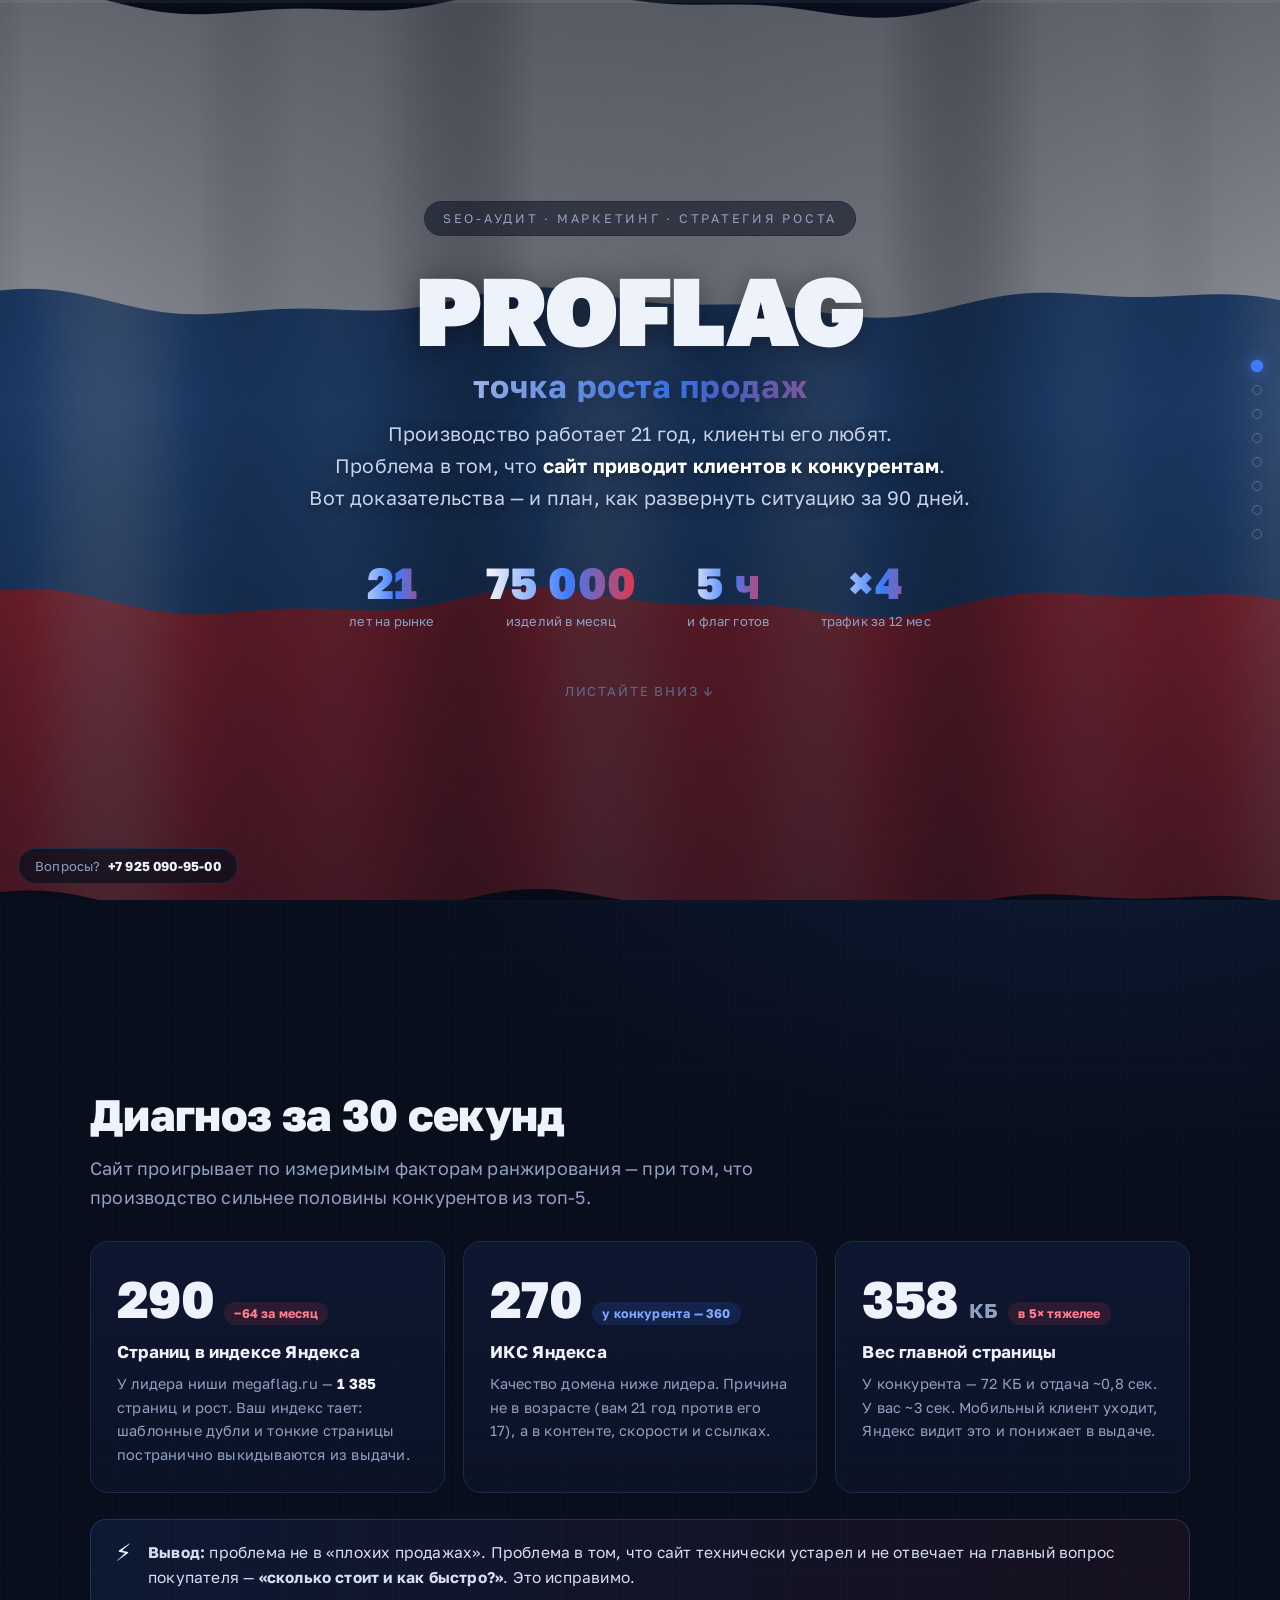
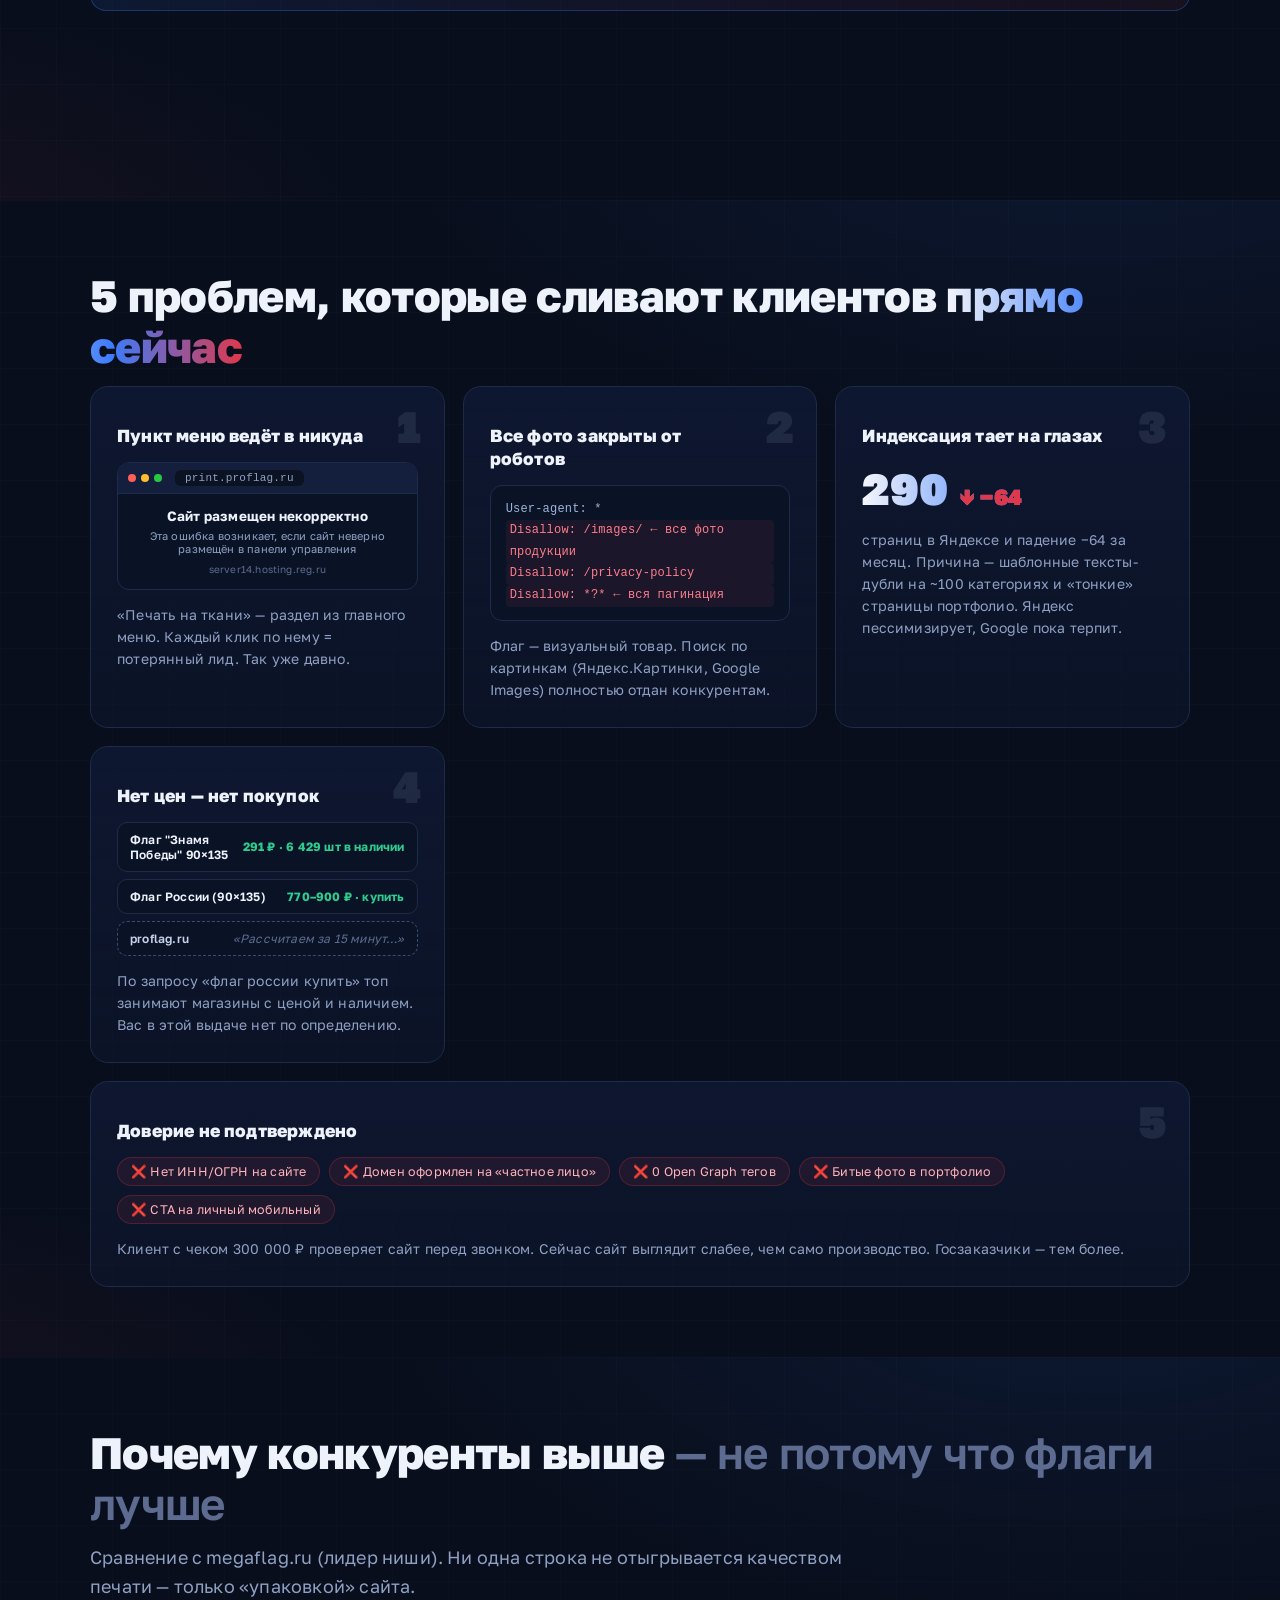
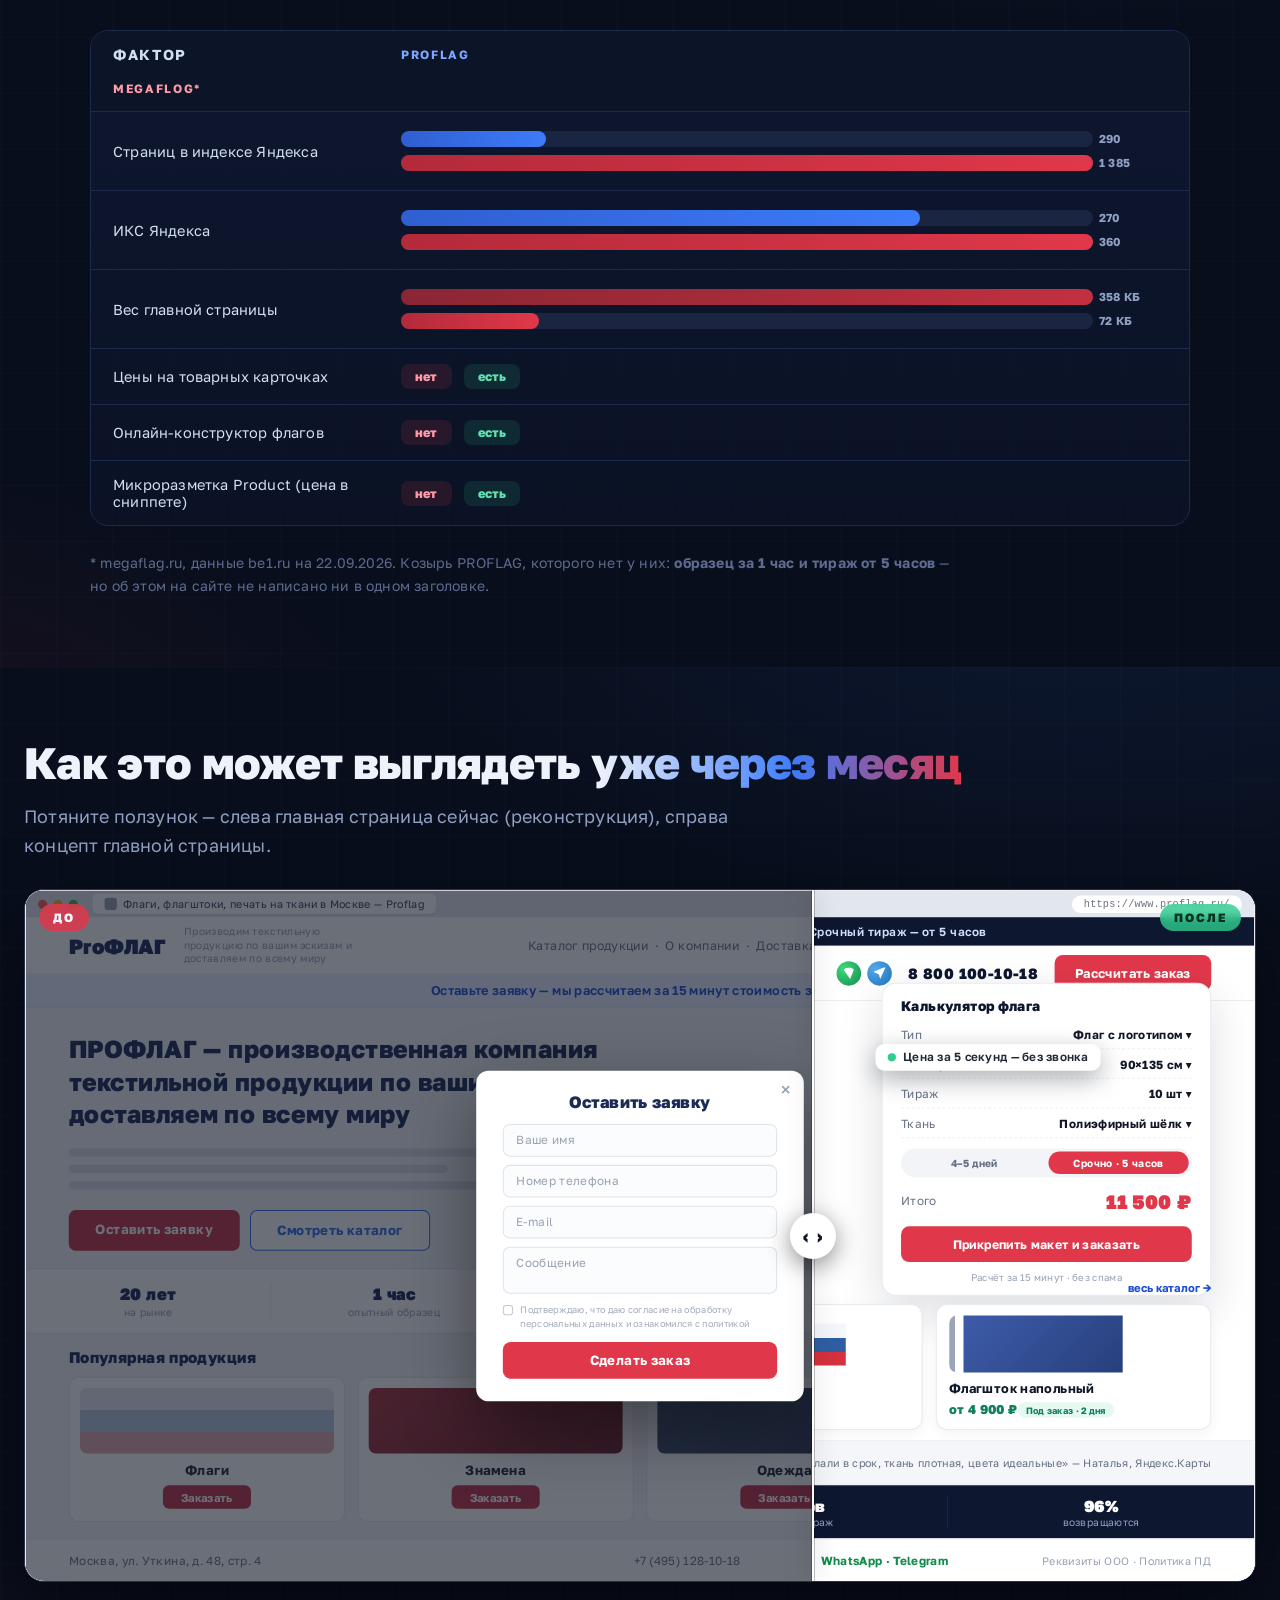
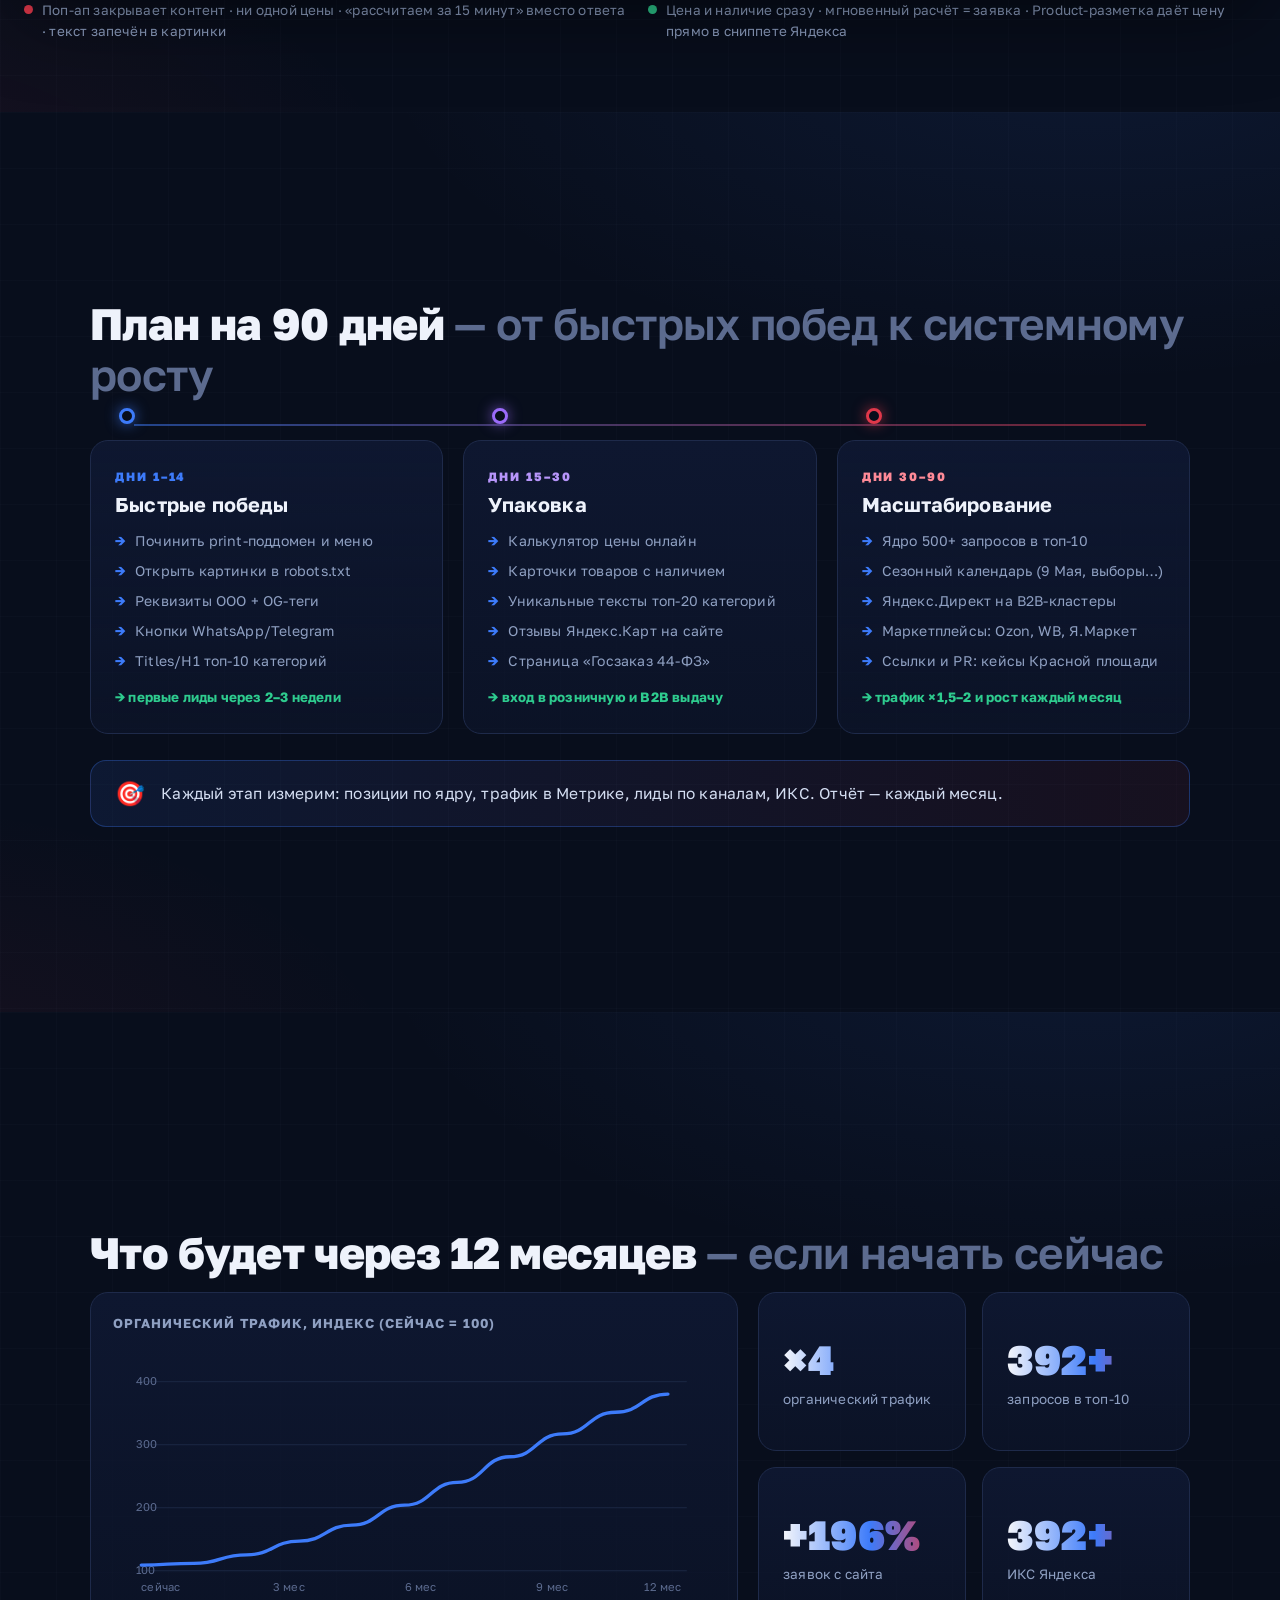
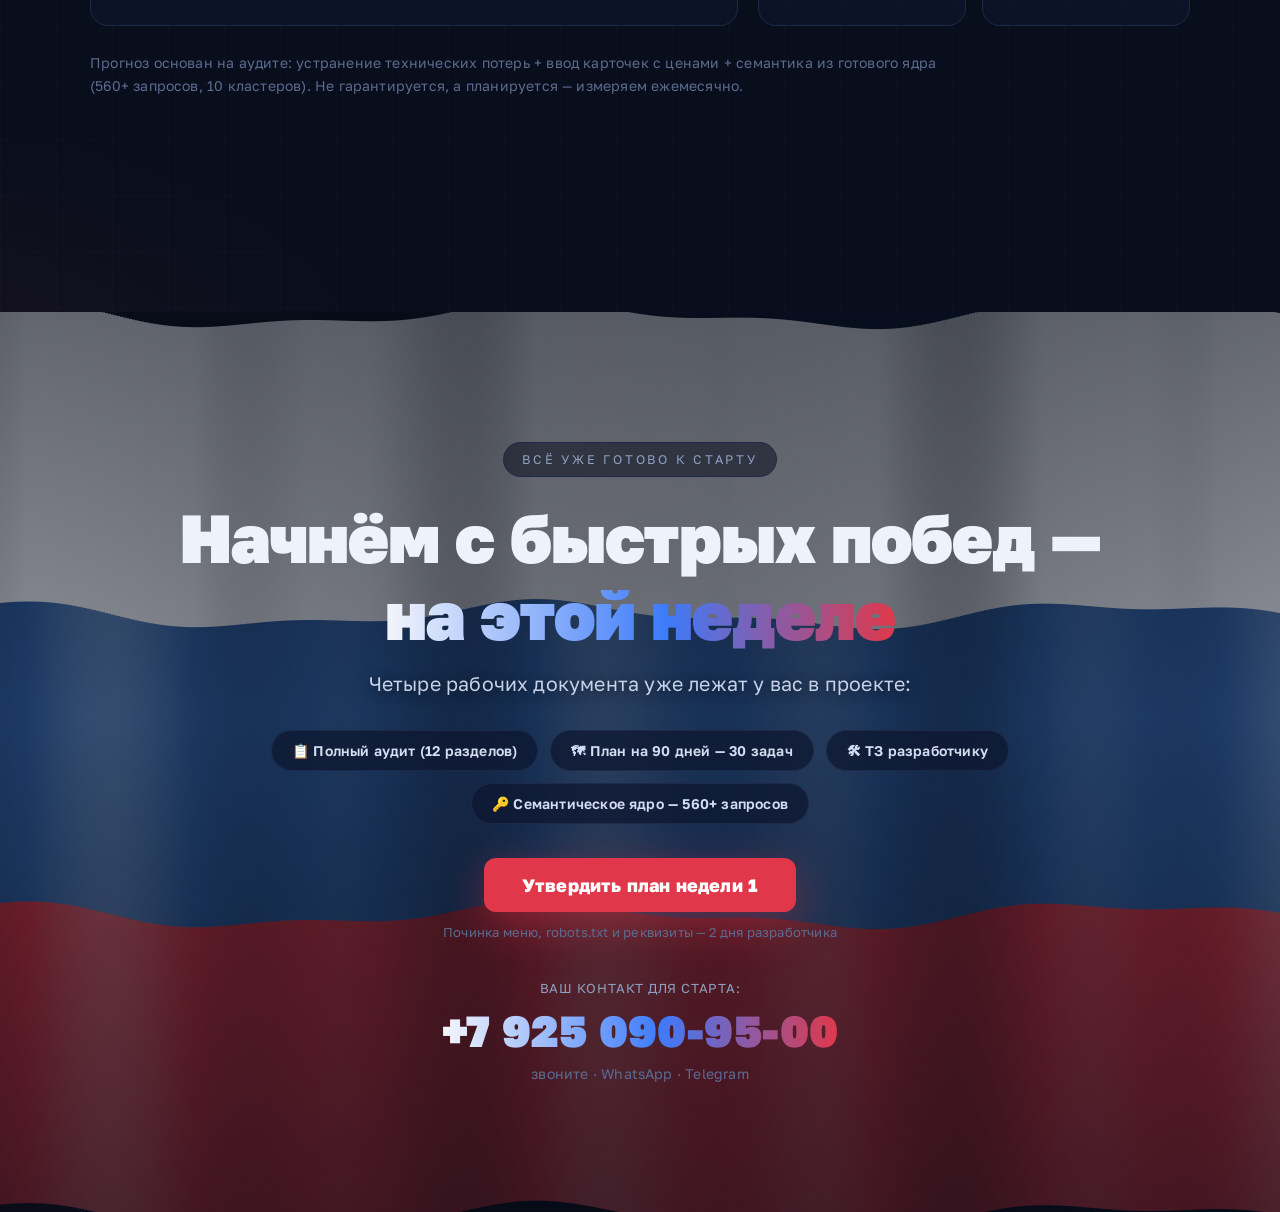
==== commit 8edbe1d0: "Детализированные макеты ДО/ПОСЛЕ: реконструкция текущего сайта с поп-апом и цифрами, полноценный кон" ====
--- a/wow-demo/index.html
+++ b/wow-demo/index.html
@@ -174,52 +174,94 @@
 <section class="slide" data-dot="До / После">
   <div class="wrap wide-wrap">
     <h2 class="rv">Как это может выглядеть <span class="accent-text">уже через месяц</span></h2>
-    <p class="lead rv" style="--d:.1s">Потяните ползунок — слева главная страница сейчас, справа концепт главной страницы.</p>
+    <p class="lead rv" style="--d:.1s">Потяните ползунок — слева главная страница сейчас (реконструкция), справа концепт главной страницы.</p>
 
     <div class="ba rv" id="baSlider" style="--d:.2s">
       <div class="ba-layer ba-before">
         <div class="fit"><div class="mock mock-before">
 
-          <div class="ob-top">
-            <span class="ob-logo">ProФЛАГ</span>
-            <span class="ob-menu">Каталог продукции&nbsp;&nbsp;·&nbsp;&nbsp;О компании&nbsp;&nbsp;·&nbsp;&nbsp;Доставка&nbsp;&nbsp;·&nbsp;&nbsp;Контакты</span>
-            <span class="ob-ghost">Оставить заявку</span>
-          </div>
-
-          <div class="ob-hero">
-            <div class="ob-left">
-              <div class="ob-h1">ПРОФЛАГ — производственная компания текстильной продукции по вашим эскизам и доставляем по всему миру</div>
-              <div class="ob-lines"><i></i><i></i><i></i></div>
-              <span class="ob-btn">Оставить заявку</span>
-            </div>
-            <div class="ob-circles">
-              <div class="ob-circle c1">Флаги</div>
-              <div class="ob-circle c2">Баннеры</div>
-              <div class="ob-circle c3">Подушки</div>
-              <div class="ob-circle c4">Одежда</div>
-            </div>
-          </div>
-
-          <div class="ob-strip"><i></i><i></i><i></i><i></i><i></i><i></i></div>
-
-          <div class="ob-products">
-            <div class="ob-prod"><i></i><em></em><em class="short"></em></div>
-            <div class="ob-prod"><i></i><em></em><em class="short"></em></div>
-            <div class="ob-prod"><i></i><em></em><em class="short"></em></div>
-            <div class="ob-prod"><i></i><em></em><em class="short"></em></div>
-          </div>
-
+          <!-- ХРОМ БРАУЗЕРА -->
+          <div class="chrome">
+            <i class="d r"></i><i class="d y"></i><i class="d g"></i>
+            <span class="tab"><i class="fav f-old"></i>Флаги, флагштоки, печать на ткани в Москве — Proflag</span>
+            <span class="urlbar">https://www.proflag.ru/</span>
+          </div>
+
+          <div class="ob-body">
+            <!-- ШАПКА -->
+            <div class="ob-top">
+              <span class="ob-logo">ProФЛАГ</span>
+              <span class="ob-tag">Производим текстильную продукцию по вашим эскизам и доставляем по всему миру</span>
+              <span class="ob-menu">Каталог продукции&nbsp;&nbsp;·&nbsp;&nbsp;О компании&nbsp;&nbsp;·&nbsp;&nbsp;Доставка&nbsp;&nbsp;·&nbsp;&nbsp;Контакты</span>
+              <span class="ob-cta">Оставить заявку</span>
+            </div>
+
+            <!-- СИНЯЯ ПОЛОСА -->
+            <div class="ob-stripline">Оставьте заявку — мы рассчитаем за 15 минут стоимость заказа</div>
+
+            <!-- ГЕРОЙ -->
+            <div class="ob-hero">
+              <div class="ob-left">
+                <div class="ob-h1">ПРОФЛАГ — производственная компания текстильной продукции по вашим эскизам и доставляем по всему миру</div>
+                <div class="ob-lines"><i></i><i></i><i></i></div>
+                <div class="ob-ctas">
+                  <span class="ob-btn">Оставить заявку</span>
+                  <span class="ob-btn ghost2">Смотреть каталог</span>
+                </div>
+              </div>
+              <div class="ob-circles">
+                <div class="ob-circle c1"><i class="art-flag"></i>Флаги</div>
+                <div class="ob-circle c2"><i class="art-banner"></i>Баннеры</div>
+                <div class="ob-circle c3"><i class="art-pillow"></i>Подушки</div>
+                <div class="ob-circle c4"><i class="art-tshirt"></i>Одежда</div>
+              </div>
+            </div>
+
+            <!-- ЦИФРЫ -->
+            <div class="ob-stats">
+              <div><b>20 лет</b><span>на рынке</span></div>
+              <div><b>1 час</b><span>опытный образец</span></div>
+              <div><b>75 000</b><span>товаров в месяц</span></div>
+              <div><b>Доставка</b><span>в любую точку мира</span></div>
+              <div><b>Своё</b><span>производство</span></div>
+            </div>
+
+            <!-- ПОПУЛЯРНАЯ ПРОДУКЦИЯ -->
+            <div class="ob-pop">
+              <div class="ob-label">Популярная продукция <em>вся продукция →</em></div>
+              <div class="ob-grid">
+                <div class="ob-prod"><i class="ph ph1"></i><b>Флаги</b><span>Заказать</span></div>
+                <div class="ob-prod"><i class="ph ph2"></i><b>Знамена</b><span>Заказать</span></div>
+                <div class="ob-prod"><i class="ph ph3"></i><b>Одежда</b><span>Заказать</span></div>
+                <div class="ob-prod"><i class="ph ph4"></i><b>Для интерьера</b><span>Заказать</span></div>
+              </div>
+            </div>
+
+            <!-- ФУТЕР -->
+            <div class="ob-foot">
+              <span>Москва, ул. Уткина, д. 48, стр. 4</span>
+              <span>+7 (495) 128-10-18</span>
+              <em>Обратная связь</em>
+            </div>
+          </div>
+
+          <!-- ПОП-АП -->
           <div class="ob-overlay">
             <div class="ob-modal">
+              <span class="ob-close">×</span>
               <b>Оставить заявку</b>
               <span class="ob-input">Ваше имя</span>
               <span class="ob-input">Номер телефона</span>
               <span class="ob-input">E-mail</span>
               <span class="ob-input area">Сообщение</span>
-              <span class="ob-check">Подтверждаю согласие на обработку персональных данных</span>
+              <span class="ob-check"><i></i>Подтверждаю, что даю согласие на обработку персональных данных и ознакомился с политикой</span>
               <span class="ob-submit">Сделать заказ</span>
             </div>
           </div>
+
+          <!-- АННОТАЦИИ -->
+          <div class="pin pin-red" style="left:782px;top:104px">Поп-ап — первое, что видит клиент</div>
+          <div class="pin pin-red" style="left:876px;top:474px">Ни одной цены — только «Заказать»</div>
 
         </div></div>
       </div>
@@ -227,54 +269,94 @@
       <div class="ba-layer ba-after">
         <div class="fit"><div class="mock mock-after">
 
-          <div class="oa-trust">★ 4,9 на Яндекс.Картах&nbsp;&nbsp;·&nbsp;&nbsp;21 год производства&nbsp;&nbsp;·&nbsp;&nbsp;Срочный тираж — от 5 часов&nbsp;&nbsp;·&nbsp;&nbsp;Работаем по 44-ФЗ</div>
-
-          <div class="oa-top">
-            <span class="oa-logo"><i>Pro</i>ФЛАГ</span>
-            <span class="oa-menu">Каталог · Цены · Доставка · Госзаказ · Кейсы · Контакты</span>
-            <span class="oa-phone">8 800 100-10-18</span>
-            <span class="oa-cta">Рассчитать заказ</span>
-          </div>
-
-          <div class="oa-hero">
-            <div class="oa-left">
-              <div class="oa-h1">Флаги на заказ<br>с логотипом</div>
-              <div class="oa-sub">Производство полного цикла в Москве: печать, пошив, вышивка</div>
-              <div class="oa-badges">
-                <span>Образец за 1 час</span><span>Тираж от 5 часов</span><span>от 950 ₽/м²</span><span>Доставка по РФ</span>
-              </div>
-            </div>
-            <div class="oa-calc">
-              <b>Калькулятор флага</b>
-              <div class="oa-row"><span>Размер</span><em>90×135 см</em></div>
-              <div class="oa-row"><span>Тираж</span><em>10 шт</em></div>
-              <div class="oa-row"><span>Ткань</span><em>полиэфирный шёлк</em></div>
-              <div class="oa-row total"><span>Итого</span><em>11 500 ₽</em></div>
-              <span class="oa-submit">Прикрепить макет и заказать</span>
-              <span class="oa-note">Расчёт за 15 минут · без спама</span>
-            </div>
-          </div>
-
-          <div class="oa-products">
-            <div class="oa-label">Популярная продукция — цены сразу</div>
-            <div class="oa-grid">
-              <div class="oa-prod"><i class="art rf"></i><b>Флаг РФ 90×135</b><span>1 150 ₽ · <em>в наличии</em></span></div>
-              <div class="oa-prod"><i class="art pob"></i><b>Знамя Победы 90×135</b><span>990 ₽ · <em>в наличии</em></span></div>
-              <div class="oa-prod"><i class="art desk"></i><b>Флажки настольные</b><span>от 210 ₽</span></div>
-              <div class="oa-prod"><i class="art pole"></i><b>Флагшток напольный</b><span>от 4 900 ₽</span></div>
-            </div>
-          </div>
-
-          <div class="oa-adv">
-            <div><b>21 год</b><span>на рынке</span></div>
-            <div><b>75 000</b><span>изделий в месяц</span></div>
-            <div><b>96%</b><span>возвращаются</span></div>
-            <div><b>5 часов</b><span>срочный тираж</span></div>
-          </div>
-
-          <div class="oa-footer">
-            <span>8 800 100-10-18</span><span>info@proflag.ru</span><span>Москва, ул. Уткина, 48с4</span><span class="oa-msgr">WhatsApp · Telegram</span>
-          </div>
+          <!-- ХРОМ БРАУЗЕРА -->
+          <div class="chrome">
+            <i class="d r"></i><i class="d y"></i><i class="d g"></i>
+            <span class="tab"><i class="fav f-new"></i>Флаги на заказ в Москве — цены сразу, тираж от 5 часов | ProФЛАГ</span>
+            <span class="urlbar url-new">https://www.proflag.ru/</span>
+          </div>
+
+          <div class="oa-body">
+            <!-- ТРАСТБАР -->
+            <div class="oa-trust">★ 4,9 на Яндекс.Картах&nbsp;&nbsp;·&nbsp;&nbsp;21 год производства&nbsp;&nbsp;·&nbsp;&nbsp;Работаем по 44-ФЗ и 223-ФЗ&nbsp;&nbsp;·&nbsp;&nbsp;Срочный тираж — от 5 часов</div>
+
+            <!-- ШАПКА -->
+            <div class="oa-top">
+              <span class="oa-logo"><i>Pro</i>ФЛАГ</span>
+              <span class="oa-menu">Каталог · <b>Цены</b> · Доставка · Госзаказ · Кейсы · Контакты</span>
+              <span class="oa-msgr">
+                <em class="wa"></em><em class="tg"></em>
+              </span>
+              <span class="oa-phone">8 800 100-10-18</span>
+              <span class="oa-cta">Рассчитать заказ</span>
+            </div>
+
+            <!-- ГЕРОЙ -->
+            <div class="oa-hero">
+              <div class="oa-left">
+                <div class="oa-h1">Флаги на заказ<br>с логотипом</div>
+                <div class="oa-sub">Производство полного цикла в Москве: сублимационная печать, пошив, вышивка</div>
+                <div class="oa-badges">
+                  <span>Образец за 1 час</span><span>от 950 ₽/м²</span><span>Доставка по РФ</span><span>96% клиентов возвращаются</span>
+                </div>
+                <div class="oa-ctas">
+                  <span class="oa-cta big">Рассчитать стоимость</span>
+                  <span class="oa-cta2">Скачать прайс (PDF)</span>
+                </div>
+                <div class="oa-assure">Договор · Оплата по счёту · NDA по макетам</div>
+              </div>
+              <div class="oa-calc">
+                <b>Калькулятор флага</b>
+                <div class="oa-row"><span>Тип</span><em>Флаг с логотипом ▾</em></div>
+                <div class="oa-row"><span>Размер</span><em>90×135 см ▾</em></div>
+                <div class="oa-row"><span>Тираж</span><em>10 шт ▾</em></div>
+                <div class="oa-row"><span>Ткань</span><em>Полиэфирный шёлк ▾</em></div>
+                <div class="oa-toggle"><span class="off">4–5 дней</span><span class="on">Срочно · 5 часов</span></div>
+                <div class="oa-row total"><span>Итого</span><em>11 500 ₽</em></div>
+                <span class="oa-submit">Прикрепить макет и заказать</span>
+                <span class="oa-note">Расчёт за 15 минут · без спама</span>
+              </div>
+            </div>
+
+            <!-- ТОВАРЫ -->
+            <div class="oa-pop">
+              <div class="oa-label">Популярная продукция — цены сразу <em>весь каталог →</em></div>
+              <div class="oa-grid">
+                <div class="oa-prod"><i class="art rf"></i><b>Флаг РФ 90×135</b><span>1 150 ₽</span><em class="stock">В наличии</em></div>
+                <div class="oa-prod"><i class="art pob"></i><b>Знамя Победы 90×135</b><span>990 ₽</span><em class="stock">В наличии</em></div>
+                <div class="oa-prod"><i class="art desk"></i><b>Флажки настольные</b><span>от 210 ₽</span><em class="stock">В наличии</em></div>
+                <div class="oa-prod"><i class="art pole"></i><b>Флагшток напольный</b><span>от 4 900 ₽</span><em class="stock">Под заказ · 2 дня</em></div>
+              </div>
+            </div>
+
+            <!-- КЛИЕНТЫ + ОТЗЫВ -->
+            <div class="oa-b2b">
+              <span class="oa-trustlabel">Нам доверяют:</span>
+              <span class="oa-clients">ЦСКА&nbsp;&nbsp;·&nbsp;&nbsp;Академия «Спартак»&nbsp;&nbsp;·&nbsp;&nbsp;ТРЦ «Метрополис»&nbsp;&nbsp;·&nbsp;&nbsp;«Самолёт»&nbsp;&nbsp;·&nbsp;&nbsp;Префектура ЮАО</span>
+              <span class="oa-review"><b>★★★★★</b> «Сделали в срок, ткань плотная, цвета идеальные» — Наталья, Яндекс.Карты</span>
+            </div>
+
+            <!-- ЦИФРЫ -->
+            <div class="oa-stats">
+              <div><b>21 год</b><span>на рынке</span></div>
+              <div><b>75 000</b><span>изделий в месяц</span></div>
+              <div><b>5 часов</b><span>срочный тираж</span></div>
+              <div><b>96%</b><span>возвращаются</span></div>
+            </div>
+
+            <!-- ФУТЕР -->
+            <div class="oa-foot">
+              <span class="oa-foot-phone">8 800 100-10-18</span>
+              <span>info@proflag.ru</span>
+              <span>Москва, ул. Уткина, 48с4 · пн–пт 9:30–18:00</span>
+              <span class="oa-foot-msgr">WhatsApp · Telegram</span>
+              <em>Реквизиты ООО · Политика ПД</em>
+            </div>
+          </div>
+
+          <!-- АННОТАЦИИ -->
+          <div class="pin pin-green" style="left:830px;top:150px">Цена за 5 секунд — без звонка</div>
+          <div class="pin pin-green" style="left:70px;top:472px">Цены и наличие = цена в сниппете Яндекса</div>
 
         </div></div>
       </div>
@@ -285,7 +367,7 @@
     </div>
 
     <div class="ba-legend">
-      <div class="rv" style="--d:.3s"><span class="dot red"></span>Поп-ап закрывает контент · ни одной цены · ключевой текст запечён в картинки</div>
+      <div class="rv" style="--d:.3s"><span class="dot red"></span>Поп-ап закрывает контент · ни одной цены · «рассчитаем за 15 минут» вместо ответа · текст запечён в картинки</div>
       <div class="rv" style="--d:.4s"><span class="dot green"></span>Цена и наличие сразу · мгновенный расчёт = заявка · Product-разметка даёт цену прямо в сниппете Яндекса</div>
     </div>
   </div>
--- a/wow-demo/css/style.css
+++ b/wow-demo/css/style.css
@@ -18,7 +18,7 @@
 
 /* dots nav */
 .dots{position:fixed;right:18px;top:50%;transform:translateY(-50%);z-index:100;display:flex;flex-direction:column;gap:14px}
-.dots button{width:10px;height:10px;border-radius:50%;border:1.5px solid var(--dim);background:transparent;cursor:pointer;transition:.3s;position:relative}
+.dots button{width:10px;height:10px;border-radius:50%;border:1.5px solid var(--dim);background:transparent;cursor:pointer;transition:.3s}
 .dots button.act{background:var(--blue);border-color:var(--blue);box-shadow:0 0 12px rgba(61,123,250,.8);transform:scale(1.25)}
 .dots button:hover{border-color:var(--ink)}
 @media(max-width:760px){.dots{display:none}}
@@ -26,7 +26,7 @@
 /* плавающий контакт */
 .contact-chip{position:fixed;left:18px;bottom:16px;z-index:99;font-size:13px;color:var(--mut);
   background:rgba(10,16,30,.72);border:1px solid var(--line);border-radius:100px;padding:9px 16px;
-  text-decoration:none;backdrop-filter:blur(6px);transition:.3s;letter-spacing:.02em}
+  text-decoration:none;backdrop-filter:blur(6px);transition:.3s}
 .contact-chip b{color:var(--ink);font-weight:700;margin-left:4px}
 .contact-chip:hover{border-color:var(--blue);color:var(--ink)}
 
@@ -45,8 +45,8 @@
 h2{font-size:clamp(26px,3.6vw,44px);font-weight:800;letter-spacing:-.015em;line-height:1.16;margin-bottom:14px}
 h2 .muted{color:var(--dim);font-weight:600}
 h2 .accent-text{background:var(--grad);-webkit-background-clip:text;background-clip:text;color:transparent}
-.lead{color:var(--mut);font-size:clamp(15px,1.4vw,19px);max-width:760px;margin-bottom:34px;line-height:1.6}
-.foot-note{color:var(--dim);font-size:14px;margin-top:26px;line-height:1.6;max-width:860px}
+.lead{color:var(--mut);font-size:clamp(15px,1.4vw,19px);max-width:780px;margin-bottom:30px;line-height:1.6}
+.foot-note{color:var(--dim);font-size:14px;margin-top:26px;line-height:1.6;max-width:880px}
 
 /* reveal */
 .rv{opacity:0;transform:translateY(26px)}
@@ -151,7 +151,7 @@
 .ba-after{clip-path:inset(0 0 0 var(--pos,50%))}
 .ba-handle{position:absolute;top:0;bottom:0;left:var(--pos,50%);width:2px;background:#fff;box-shadow:0 0 0 1px rgba(0,0,0,.25),0 0 22px rgba(0,0,0,.5);z-index:5}
 .ba-handle span{position:absolute;top:50%;left:50%;transform:translate(-50%,-50%);width:46px;height:46px;border-radius:50%;background:#fff;color:#0a1326;display:flex;align-items:center;justify-content:center;font-size:19px;font-weight:800;letter-spacing:2px;box-shadow:0 6px 24px rgba(0,0,0,.45)}
-.ba-label{position:absolute;top:14px;z-index:6;font-size:12px;font-weight:800;letter-spacing:.16em;padding:6px 14px;border-radius:100px;backdrop-filter:blur(4px)}
+.ba-label{position:absolute;top:14px;z-index:9;font-size:12px;font-weight:800;letter-spacing:.16em;padding:6px 14px;border-radius:100px;backdrop-filter:blur(4px)}
 .ba-label.left{left:14px;background:rgba(224,56,74,.85)}
 .ba-label.right{right:14px;background:rgba(46,204,143,.8);color:#04331f}
 .ba-legend{display:grid;grid-template-columns:1fr 1fr;gap:16px;margin-top:18px}
@@ -160,90 +160,171 @@
 .dot{width:9px;height:9px;border-radius:50%;flex-shrink:0;margin-top:5px}
 .dot.red{background:var(--red)}.dot.green{background:var(--green)}
 
-/* холст фиксированного макета, масштабируется JS-ом */
+/* фиксированный холст макета + скалирование */
 .fit{position:absolute;top:50%;left:50%;width:1200px;height:675px;transform:translate(-50%,-50%) scale(1);transform-origin:center center}
 
+/* аннотации на макетах */
+.pin{position:absolute;z-index:8;display:flex;align-items:center;gap:7px;background:#fff;color:#1f2937;
+  font-size:11.5px;font-weight:600;letter-spacing:.01em;padding:6px 12px;border-radius:9px;
+  box-shadow:0 8px 24px rgba(10,16,32,.35);white-space:nowrap}
+.pin::before{content:"";width:8px;height:8px;border-radius:50%;flex-shrink:0}
+.pin-red::before{background:#e0384a}
+.pin-green::before{background:#2ecc8f}
+
+/* хром браузера внутри моков */
+.chrome{height:26px;background:#e2e6ee;display:flex;align-items:center;gap:6px;padding:0 12px;flex-shrink:0;position:relative;z-index:3}
+.chrome .d{width:9px;height:9px;border-radius:50%}
+.chrome .tab{display:flex;align-items:center;gap:6px;background:#fff;border-radius:6px;font-size:10.5px;color:#3a4356;padding:3px 12px;margin-left:8px;max-width:560px;white-space:nowrap;overflow:hidden;height:20px;box-shadow:0 1px 2px rgba(0,0,0,.08)}
+.chrome .urlbar{margin-left:auto;background:#fff;border-radius:100px;font-size:10px;color:#6b7280;padding:3px 12px;font-family:ui-monospace,Menlo,Consolas,monospace}
+.fav{width:12px;height:12px;border-radius:3px;display:inline-block;flex-shrink:0}
+.f-old{background:#98a2b3}
+.f-new{background:linear-gradient(#f4f6fb 0 33.3%,#2e5fa3 33.3% 66.6%,#d5313e 66.6% 100%)}
+
+.mock{position:absolute;inset:0;display:flex;flex-direction:column;font-family:var(--font);overflow:hidden}
+.ob-body,.oa-body{flex:1;display:flex;flex-direction:column;min-height:0}
+
+/* ================================================= */
 /* ============ МОК «ДО» — текущий сайт ============ */
-.mock{position:absolute;inset:0;font-family:var(--font);background:#f4f5f7;color:#1f2937;overflow:hidden}
-.mock-before{display:flex;flex-direction:column}
-.ob-top{height:58px;background:#fff;border-bottom:1px solid #e5e8ee;display:flex;align-items:center;gap:26px;padding:0 46px;flex-shrink:0}
-.ob-logo{font-size:21px;font-weight:900;color:#1a2b57;letter-spacing:.01em}
-.ob-menu{flex:1;font-size:13px;color:#7a879c}
-.ob-ghost{font-size:12.5px;font-weight:700;color:#e0384a;border:1.5px solid #e0384a;border-radius:7px;padding:8px 18px;background:#fff}
-.ob-hero{flex:1;display:flex;gap:30px;padding:38px 46px 24px;align-items:center}
-.ob-left{width:640px;flex-shrink:0}
-.ob-h1{font-size:29px;font-weight:800;color:#1a2b57;line-height:1.3}
-.ob-lines{display:flex;flex-direction:column;gap:9px;margin:26px 0 30px}
-.ob-lines i{height:9px;border-radius:5px;background:#d9dee7;width:470px}
-.ob-lines i:nth-child(2){width:390px}
-.ob-lines i:nth-child(3){width:430px}
-.ob-btn{display:inline-block;background:#c2344a;color:#fff;font-size:14px;font-weight:700;padding:12px 30px;border-radius:7px}
-.ob-circles{flex:1;display:grid;grid-template-columns:repeat(2,116px);gap:16px;justify-content:center}
-.ob-circle{width:116px;height:116px;border-radius:50%;display:flex;align-items:center;justify-content:center;font-size:13px;font-weight:800;color:#fff}
+/* ================================================= */
+.mock-before{background:#f4f5f7;color:#1f2937}
+
+.ob-top{height:56px;background:#fff;border-bottom:1px solid #e5e8ee;display:flex;align-items:center;gap:18px;padding:0 42px;flex-shrink:0}
+.ob-logo{font-size:20px;font-weight:900;color:#1a2b57}
+.ob-tag{font-size:10px;color:#98a2b3;line-height:1.35;max-width:170px}
+.ob-menu{flex:1;font-size:12px;color:#6b7787;text-align:center}
+.ob-cta{background:#2f6fed;color:#fff;font-size:12px;font-weight:700;padding:9px 20px;border-radius:7px;white-space:nowrap}
+
+.ob-stripline{height:32px;background:#eaf1ff;border-bottom:1px solid #dbe7fb;display:flex;align-items:center;justify-content:center;color:#1d4ed8;font-size:12.5px;font-weight:600;flex-shrink:0}
+
+.ob-hero{flex:1;display:flex;gap:26px;padding:22px 42px 14px;align-items:center;min-height:0}
+.ob-left{width:600px;flex-shrink:0}
+.ob-h1{font-size:24px;font-weight:800;color:#1a2b57;line-height:1.32}
+.ob-lines{display:flex;flex-direction:column;gap:8px;margin:18px 0 20px}
+.ob-lines i{height:8px;border-radius:4px;background:#d9dee7;width:450px}
+.ob-lines i:nth-child(2){width:370px}
+.ob-lines i:nth-child(3){width:410px}
+.ob-ctas{display:flex;gap:10px}
+.ob-btn{display:inline-block;background:#c2344a;color:#fff;font-size:13px;font-weight:700;padding:11px 26px;border-radius:7px}
+.ob-btn.ghost2{background:#fff;color:#2f6fed;border:1.5px solid #2f6fed}
+.ob-circles{flex:1;display:grid;grid-template-columns:repeat(2,104px);gap:14px;justify-content:center}
+.ob-circle{width:104px;height:104px;border-radius:50%;display:flex;flex-direction:column;align-items:center;justify-content:center;font-size:11.5px;font-weight:800;color:#fff;gap:6px;text-align:center}
+.ob-circle i{display:block;width:50px;height:34px;border-radius:4px}
+.art-flag{background:linear-gradient(#f4f6fb 0 33.3%,#2e5fa3 33.3% 66.6%,#d5313e 66.6% 100%);box-shadow:0 2px 6px rgba(0,0,0,.35)}
+.art-banner{background:radial-gradient(circle at 30% 40%,#4d7fd6,#1a2b57)}
+.art-pillow{background:radial-gradient(circle at 50% 50%,#e8dcc8 0 18%,#d9c9a8 19%)}
+.art-tshirt{background:linear-gradient(160deg,#3a4a63,#1f2b40);clip-path:polygon(20% 0,35% 8%,65% 8%,80% 0,100% 22%,88% 34%,80% 28%,80% 100%,20% 100%,20% 28%,12% 34%,0 22%)}
 .ob-circle.c1{background:radial-gradient(circle at 35% 30%,#4d7fd6,#1a2b57)}
 .ob-circle.c2{background:radial-gradient(circle at 35% 30%,#e0604a,#8a1f2e)}
-.ob-circle.c3{background:radial-gradient(circle at 35% 30%,#57b06a,#1f5e35)}
+.ob-circle.c3{background:radial-gradient(circle at 35% 30%,#b09a6a,#7a6540)}
 .ob-circle.c4{background:radial-gradient(circle at 35% 30%,#8a68c9,#3c2670)}
-.ob-strip{display:flex;gap:12px;padding:0 46px 20px;flex-shrink:0}
-.ob-strip i{flex:1;height:56px;background:#e3e7ee;border-radius:8px}
-.ob-products{display:flex;gap:12px;padding:0 46px 30px;flex-shrink:0}
-.ob-prod{flex:1;background:#fff;border:1px solid #e5e8ee;border-radius:10px;padding:12px}
-.ob-prod i{display:block;height:74px;background:#dfe4ec;border-radius:7px;margin-bottom:10px}
-.ob-prod em{display:block;height:9px;background:#e6eaf1;border-radius:5px;margin-top:7px}
-.ob-prod em.short{width:60%}
-
-/* поп-ап: оверлей на всю ширину мока, форма — по центру, элементы в колонку */
+
+.ob-stats{height:64px;background:#fff;border-top:1px solid #e5e8ee;border-bottom:1px solid #e5e8ee;display:flex;align-items:center;flex-shrink:0}
+.ob-stats div{flex:1;display:flex;flex-direction:column;align-items:center;gap:2px;border-right:1px solid #eef1f5}
+.ob-stats div:last-child{border-right:none}
+.ob-stats b{font-size:16px;font-weight:900;color:#1a2b57}
+.ob-stats span{font-size:10px;color:#98a2b3}
+
+.ob-pop{padding:14px 42px 16px;flex-shrink:0}
+.ob-label{display:flex;align-items:baseline;justify-content:space-between;font-size:15px;font-weight:800;color:#1a2b57;margin-bottom:10px}
+.ob-label em{font-style:normal;font-size:11px;font-weight:600;color:#2f6fed}
+.ob-grid{display:grid;grid-template-columns:repeat(4,1fr);gap:12px}
+.ob-prod{background:#fff;border:1px solid #e5e8ee;border-radius:10px;padding:10px 10px 12px;display:flex;flex-direction:column;align-items:center;text-align:center}
+.ob-prod .ph{display:block;width:100%;height:64px;border-radius:7px;margin-bottom:8px}
+.ph1{background:linear-gradient(#e8ecf3 0 33.3%,#b9c8e2 33.3% 66.6%,#e2a9b0 66.6% 100%)}
+.ph2{background:linear-gradient(140deg,#a8333f,#6e1f28)}
+.ph3{background:linear-gradient(140deg,#43536e,#26304a)}
+.ph4{background:linear-gradient(140deg,#e5d9c2,#c9b78f)}
+.ob-prod b{font-size:13px;font-weight:700;color:#1f2937}
+.ob-prod span{display:inline-block;margin-top:7px;font-size:11px;font-weight:700;color:#fff;background:#c2344a;border-radius:6px;padding:5px 18px}
+
+.ob-foot{height:42px;background:#fff;border-top:1px solid #e5e8ee;display:flex;align-items:center;justify-content:space-between;padding:0 42px;font-size:11.5px;color:#6b7787;flex-shrink:0}
+.ob-foot em{font-style:normal;color:#2f6fed;font-weight:700;text-decoration:underline}
+
 .ob-overlay{position:absolute;inset:0;background:rgba(17,23,38,.62);display:flex;align-items:center;justify-content:center;z-index:4}
-.ob-modal{width:320px;background:#fff;border-radius:12px;box-shadow:0 24px 70px rgba(0,0,0,.4);padding:22px 26px 24px;display:flex;flex-direction:column;gap:9px}
-.ob-modal b{font-size:16px;font-weight:800;color:#1a2b57;text-align:center;margin-bottom:4px}
-.ob-input{display:block;border:1px solid #dfe3ea;border-radius:7px;padding:9px 12px;font-size:12px;color:#98a2b3;background:#fbfcfe}
-.ob-input.area{height:52px}
-.ob-check{font-size:9.5px;color:#a5adbb;line-height:1.45;text-align:center;margin-top:2px}
-.ob-submit{display:block;background:#e0384a;color:#fff;font-size:13px;font-weight:700;text-align:center;padding:11px 0;border-radius:8px;margin-top:4px}
-
-/* ============ МОК «ПОСЛЕ» — концепт главной ============ */
-.mock-after{display:flex;flex-direction:column;background:#fff;color:#101828}
-.oa-trust{height:34px;background:#0e1730;color:#cfe0ff;font-size:12.5px;font-weight:600;display:flex;align-items:center;justify-content:center;letter-spacing:.03em;flex-shrink:0}
-.oa-top{height:60px;display:flex;align-items:center;gap:22px;padding:0 46px;border-bottom:1px solid #eaeef4;flex-shrink:0;background:#fff}
-.oa-logo{font-size:21px;font-weight:900;color:#0e1730}
+.ob-modal{position:relative;width:320px;background:#fff;border-radius:12px;box-shadow:0 24px 70px rgba(0,0,0,.4);padding:20px 26px 22px;display:flex;flex-direction:column;gap:8px}
+.ob-close{position:absolute;top:8px;right:12px;font-size:20px;color:#98a2b3;line-height:1}
+.ob-modal>b{font-size:16px;font-weight:800;color:#1a2b57;text-align:center;margin-bottom:4px}
+.ob-input{display:block;border:1px solid #dfe3ea;border-radius:7px;padding:8px 12px;font-size:11.5px;color:#98a2b3;background:#fbfcfe}
+.ob-input.area{height:46px}
+.ob-check{display:flex;gap:7px;font-size:9px;color:#a5adbb;line-height:1.4;text-align:left;margin-top:2px}
+.ob-check i{width:10px;height:10px;border:1.5px solid #c3cad6;border-radius:3px;flex-shrink:0;margin-top:1px}
+.ob-submit{display:block;background:#e0384a;color:#fff;font-size:13px;font-weight:700;text-align:center;padding:10px 0;border-radius:8px;margin-top:4px}
+
+/* =================================================== */
+/* ========= МОК «ПОСЛЕ» — концепт главной =========== */
+/* =================================================== */
+.mock-after{background:#fff;color:#101828}
+
+.oa-trust{height:28px;background:#0e1730;color:#cfe0ff;font-size:11.5px;font-weight:600;display:flex;align-items:center;justify-content:center;letter-spacing:.03em;flex-shrink:0}
+
+.oa-top{height:54px;display:flex;align-items:center;gap:16px;padding:0 42px;border-bottom:1px solid #eaeef4;flex-shrink:0;background:#fff}
+.oa-logo{font-size:20px;font-weight:900;color:#0e1730}
 .oa-logo i{font-style:normal;color:#e0384a}
-.oa-menu{flex:1;font-size:13.5px;color:#475467}
-.oa-phone{font-size:15px;font-weight:800;color:#0e1730}
-.oa-cta{background:#e0384a;color:#fff;font-size:13px;font-weight:700;padding:10px 20px;border-radius:8px}
-.oa-hero{height:252px;display:flex;gap:34px;padding:30px 46px 20px;align-items:center;background:radial-gradient(700px 260px at 12% 25%,rgba(61,123,250,.08),transparent 60%),#fff;flex-shrink:0}
-.oa-left{flex:1}
-.oa-h1{font-size:43px;font-weight:900;line-height:1.08;letter-spacing:-.01em;color:#0e1730}
-.oa-sub{margin-top:12px;font-size:15px;color:#475467;font-weight:500;line-height:1.5}
-.oa-badges{display:flex;gap:8px;margin-top:16px;flex-wrap:wrap}
-.oa-badges span{font-size:11.5px;font-weight:700;color:#1d4ed8;background:rgba(61,123,250,.08);border:1px solid rgba(61,123,250,.22);padding:6px 12px;border-radius:100px}
-.oa-calc{width:330px;flex-shrink:0;background:#fff;border:1px solid #e7ebf1;border-radius:14px;box-shadow:0 14px 44px rgba(16,24,40,.14);padding:18px 20px 16px;display:flex;flex-direction:column;gap:4px}
-.oa-calc>b{font-size:14.5px;font-weight:800;color:#0e1730;margin-bottom:6px}
-.oa-row{display:flex;justify-content:space-between;align-items:center;font-size:12.5px;color:#667085;padding:7px 0;border-bottom:1px dashed #edf0f4}
+.oa-menu{flex:1;font-size:12.5px;color:#475467}
+.oa-menu b{color:#e0384a;font-weight:800}
+.oa-msgr{display:flex;gap:6px}
+.oa-msgr em{width:24px;height:24px;border-radius:50%;display:block}
+.oa-msgr .wa{background:radial-gradient(circle at 30% 30%,#3dd97b,#128c4b);position:relative}
+.oa-msgr .wa::after{content:"";position:absolute;inset:6px;background:#fff;border-radius:50%;clip-path:polygon(0 15%,100% 0,60% 100%)}
+.oa-msgr .tg{background:radial-gradient(circle at 30% 30%,#54a9eb,#1d6fb8);position:relative}
+.oa-msgr .tg::after{content:"";position:absolute;inset:6px;background:#fff;clip-path:polygon(0 40%,100% 0,55% 100%,45% 62%)}
+.oa-phone{font-size:14.5px;font-weight:800;color:#0e1730}
+.oa-cta{background:#e0384a;color:#fff;font-size:12.5px;font-weight:700;padding:10px 20px;border-radius:8px}
+
+.oa-hero{flex:1;display:flex;gap:30px;padding:22px 42px 12px;align-items:center;min-height:0;
+  background:radial-gradient(700px 240px at 12% 30%,rgba(61,123,250,.07),transparent 60%),#fff}
+.oa-left{flex:1;min-width:0}
+.oa-h1{font-size:40px;font-weight:900;line-height:1.08;letter-spacing:-.01em;color:#0e1730}
+.oa-sub{margin-top:10px;font-size:14px;color:#475467;font-weight:500;line-height:1.5}
+.oa-badges{display:flex;gap:7px;margin-top:13px;flex-wrap:wrap}
+.oa-badges span{font-size:10.5px;font-weight:700;color:#1d4ed8;background:rgba(61,123,250,.08);border:1px solid rgba(61,123,250,.22);padding:5px 11px;border-radius:100px}
+.oa-ctas{display:flex;gap:10px;margin-top:15px;align-items:center}
+.oa-cta.big{font-size:14px;font-weight:800;padding:12px 26px;border-radius:9px;box-shadow:0 8px 22px rgba(224,56,74,.3)}
+.oa-cta2{font-size:12.5px;font-weight:700;color:#0e1730;border:1.5px solid #d5dae2;border-radius:9px;padding:11px 20px;background:#fff}
+.oa-assure{margin-top:11px;font-size:11px;color:#98a2b3;font-weight:600;letter-spacing:.02em}
+
+.oa-calc{width:322px;flex-shrink:0;background:#fff;border:1px solid #e7ebf1;border-radius:14px;box-shadow:0 14px 44px rgba(16,24,40,.14);padding:14px 18px 12px;display:flex;flex-direction:column;gap:3px}
+.oa-calc>b{font-size:13.5px;font-weight:800;color:#0e1730;margin-bottom:5px}
+.oa-row{display:flex;justify-content:space-between;align-items:center;font-size:11.5px;color:#667085;padding:5.5px 0;border-bottom:1px dashed #edf0f4}
 .oa-row em{font-style:normal;font-weight:700;color:#101828}
-.oa-row.total{border-bottom:none;padding-top:9px}
+.oa-toggle{display:flex;gap:4px;background:#f2f4f8;border-radius:100px;padding:3px;margin:7px 0 2px}
+.oa-toggle span{flex:1;text-align:center;font-size:10px;font-weight:700;border-radius:100px;padding:5px 0;color:#667085}
+.oa-toggle .on{background:#e0384a;color:#fff}
+.oa-row.total{border-bottom:none;padding-top:7px}
 .oa-row.total em{color:#e0384a;font-size:19px;font-weight:900}
-.oa-submit{display:block;background:#e0384a;color:#fff;font-size:12.5px;font-weight:700;text-align:center;padding:11px 0;border-radius:8px;margin-top:6px}
-.oa-note{font-size:10.5px;color:#98a2b3;text-align:center;margin-top:7px}
-.oa-products{padding:16px 46px 0;flex-shrink:0}
-.oa-label{font-size:11.5px;font-weight:800;letter-spacing:.14em;text-transform:uppercase;color:#98a2b3;margin-bottom:10px}
-.oa-grid{display:grid;grid-template-columns:repeat(4,1fr);gap:14px}
-.oa-prod{background:#fff;border:1px solid #e7ebf1;border-radius:11px;padding:12px 14px 13px;box-shadow:0 3px 14px rgba(16,24,40,.05)}
-.oa-prod .art{display:block;height:64px;border-radius:8px;margin-bottom:9px;position:relative;overflow:hidden}
+.oa-submit{display:block;background:#e0384a;color:#fff;font-size:12px;font-weight:700;text-align:center;padding:10px 0;border-radius:8px;margin-top:5px}
+.oa-note{font-size:9.5px;color:#98a2b3;text-align:center;margin-top:6px}
+
+.oa-pop{padding:12px 42px 10px;flex-shrink:0}
+.oa-label{display:flex;align-items:baseline;justify-content:space-between;font-size:12px;font-weight:800;letter-spacing:.12em;text-transform:uppercase;color:#98a2b3;margin-bottom:9px}
+.oa-label em{font-style:normal;font-size:11px;font-weight:700;color:#1d4ed8;text-transform:none;letter-spacing:0}
+.oa-grid{display:grid;grid-template-columns:repeat(4,1fr);gap:13px}
+.oa-prod{background:#fff;border:1px solid #e7ebf1;border-radius:11px;padding:10px 12px 11px;box-shadow:0 3px 14px rgba(16,24,40,.05)}
+.oa-prod .art{display:block;height:56px;border-radius:8px;margin-bottom:8px}
 .art.rf{background:linear-gradient(#f4f6fb 0 33.3%,#2e5fa3 33.3% 66.6%,#d5313e 66.6% 100%)}
 .art.pob{background:linear-gradient(120deg,#6e4326 0 46%,#e8b23a 46% 62%,#6e4326 62%)}
 .art.desk{background:linear-gradient(90deg,#8d99ae 0 7px,transparent 7px),linear-gradient(#f4f6fb 0 33.3%,#2e5fa3 33.3% 66.6%,#d5313e 66.6% 100%);background-size:auto,68% 74%;background-repeat:no-repeat;background-position:0 50%,16px 50%}
 .art.pole{background:linear-gradient(90deg,#9aa5b8 0 6px,transparent 6px),linear-gradient(135deg,#3d5ba9,#27407c);background-size:auto,64% 100%;background-repeat:no-repeat;background-position:0 0,14px 0}
-.oa-prod b{display:block;font-size:13.5px;font-weight:700;color:#101828;line-height:1.3}
-.oa-prod span{font-size:12.5px;color:#12805c;font-weight:700}
-.oa-prod span em{font-style:normal;font-size:10.5px;font-weight:700;color:#12805c;background:rgba(46,204,143,.12);padding:2px 7px;border-radius:100px;margin-left:2px}
-.oa-adv{margin-top:16px;height:64px;background:#0e1730;display:flex;align-items:center;justify-content:space-around;padding:0 40px;flex-shrink:0}
-.oa-adv div{display:flex;flex-direction:column;align-items:center;gap:1px}
-.oa-adv b{font-size:17px;font-weight:900;color:#fff}
-.oa-adv span{font-size:11px;color:#8fa0c2}
-.oa-footer{flex:1;display:flex;align-items:center;justify-content:center;gap:26px;font-size:12.5px;color:#667085;border-top:1px solid #eaeef4;padding:0 30px}
-.oa-footer span{font-weight:600}
-.oa-footer span:first-child{color:#0e1730;font-weight:800}
-.oa-msgr{color:#1d4ed8!important}
+.oa-prod b{display:block;font-size:12.5px;font-weight:700;color:#101828;line-height:1.25}
+.oa-prod span{font-size:12.5px;color:#12805c;font-weight:800}
+.oa-prod .stock{display:inline-block;font-style:normal;font-size:9px;font-weight:700;color:#12805c;background:rgba(46,204,143,.12);padding:2px 8px;border-radius:100px;margin-top:5px}
+
+.oa-b2b{height:44px;background:#f4f6fa;border-top:1px solid #eaeef4;border-bottom:1px solid #eaeef4;display:flex;align-items:center;gap:14px;padding:0 42px;flex-shrink:0}
+.oa-trustlabel{font-size:10.5px;font-weight:800;letter-spacing:.1em;text-transform:uppercase;color:#98a2b3;flex-shrink:0}
+.oa-clients{flex:1;font-size:11.5px;font-weight:700;color:#3a4a63;white-space:nowrap;overflow:hidden}
+.oa-review{font-size:10.5px;color:#667085;white-space:nowrap}
+.oa-review b{color:#f0a411;letter-spacing:1px;margin-right:4px}
+
+.oa-stats{height:52px;background:#0e1730;display:flex;align-items:center;flex-shrink:0}
+.oa-stats div{flex:1;display:flex;flex-direction:column;align-items:center;gap:1px;border-right:1px solid #1c2946}
+.oa-stats div:last-child{border-right:none}
+.oa-stats b{font-size:15.5px;font-weight:900;color:#fff}
+.oa-stats span{font-size:10px;color:#8fa0c2}
+
+.oa-foot{height:42px;display:flex;align-items:center;justify-content:space-between;gap:14px;padding:0 42px;border-top:1px solid #eaeef4;font-size:11.5px;color:#667085;flex-shrink:0;background:#fff}
+.oa-foot-phone{color:#0e1730;font-weight:900;font-size:13px}
+.oa-foot-msgr{color:#128c4b!important;font-weight:700}
+.oa-foot em{font-style:normal;color:#98a2b3;font-size:10.5px}
 
 /* ============ TIMELINE ============ */
 .timeline{display:grid;grid-template-columns:repeat(3,1fr);gap:20px;position:relative;margin-top:10px}
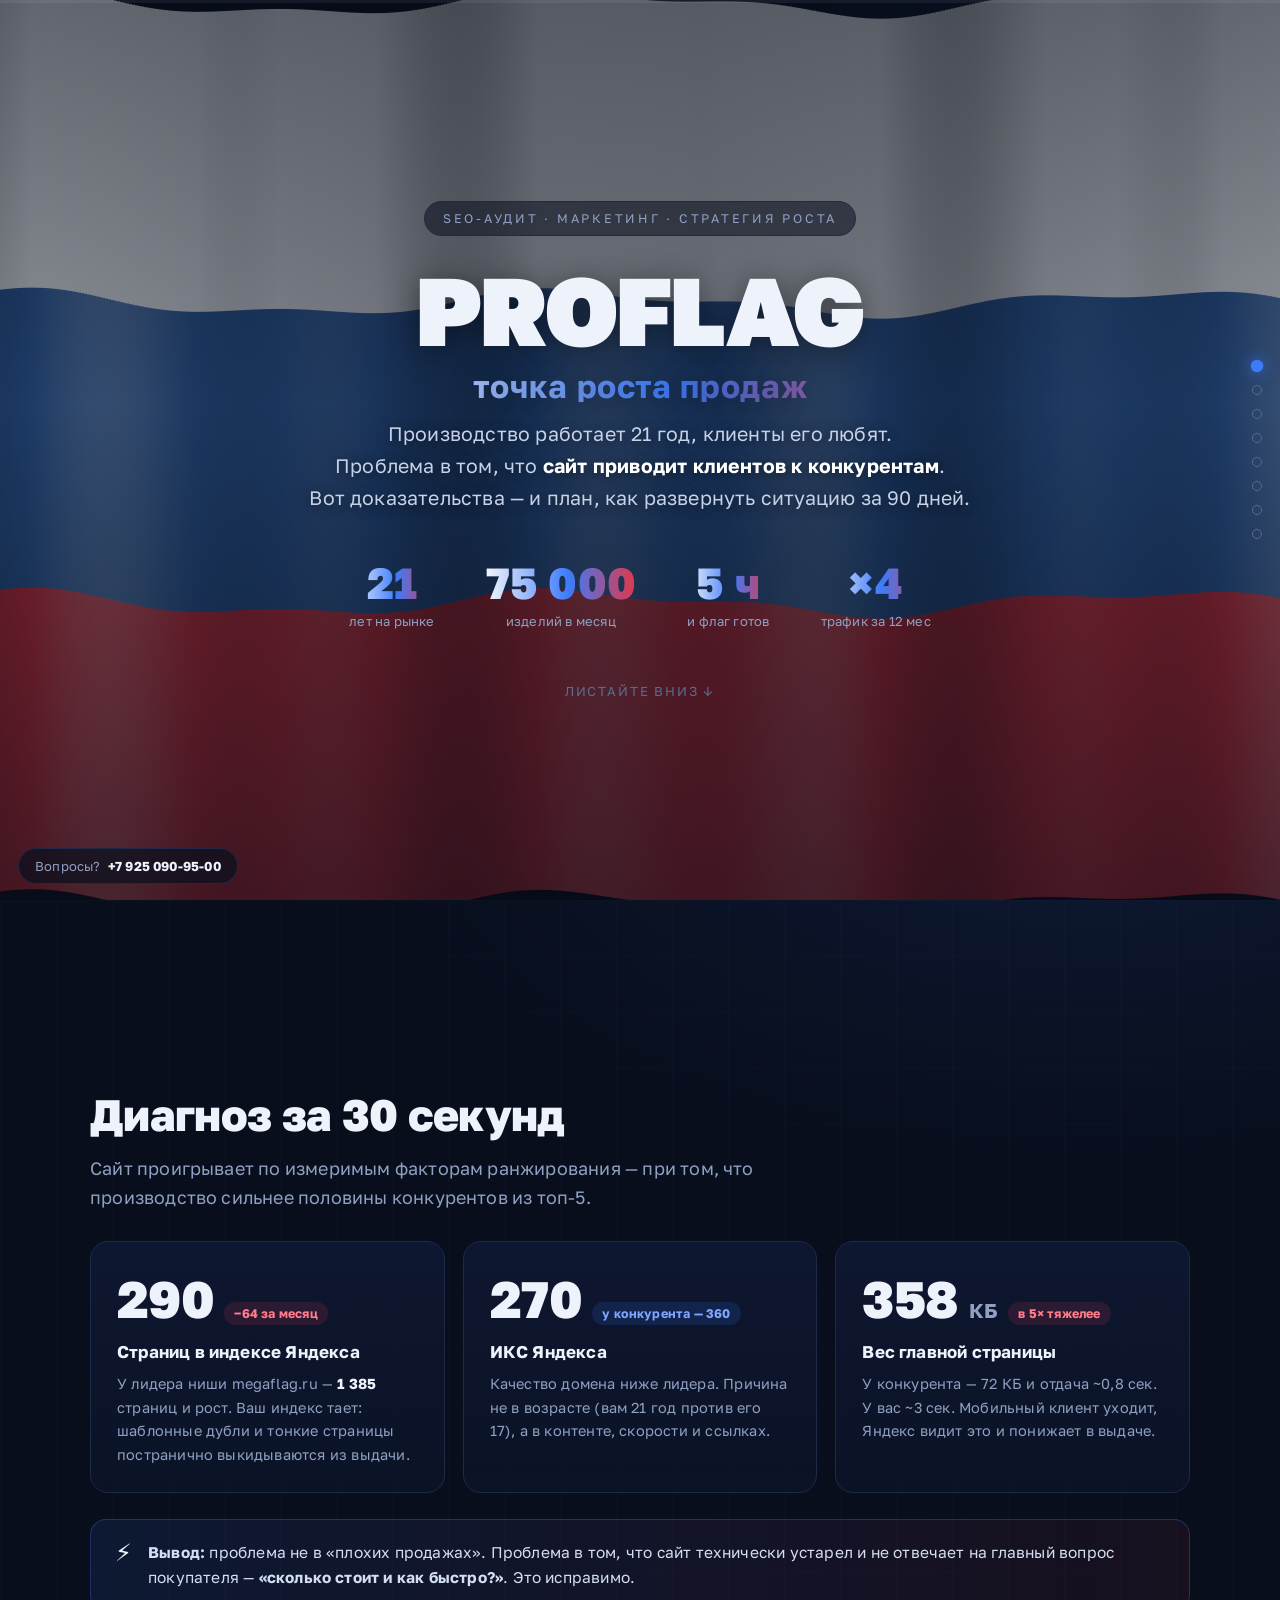
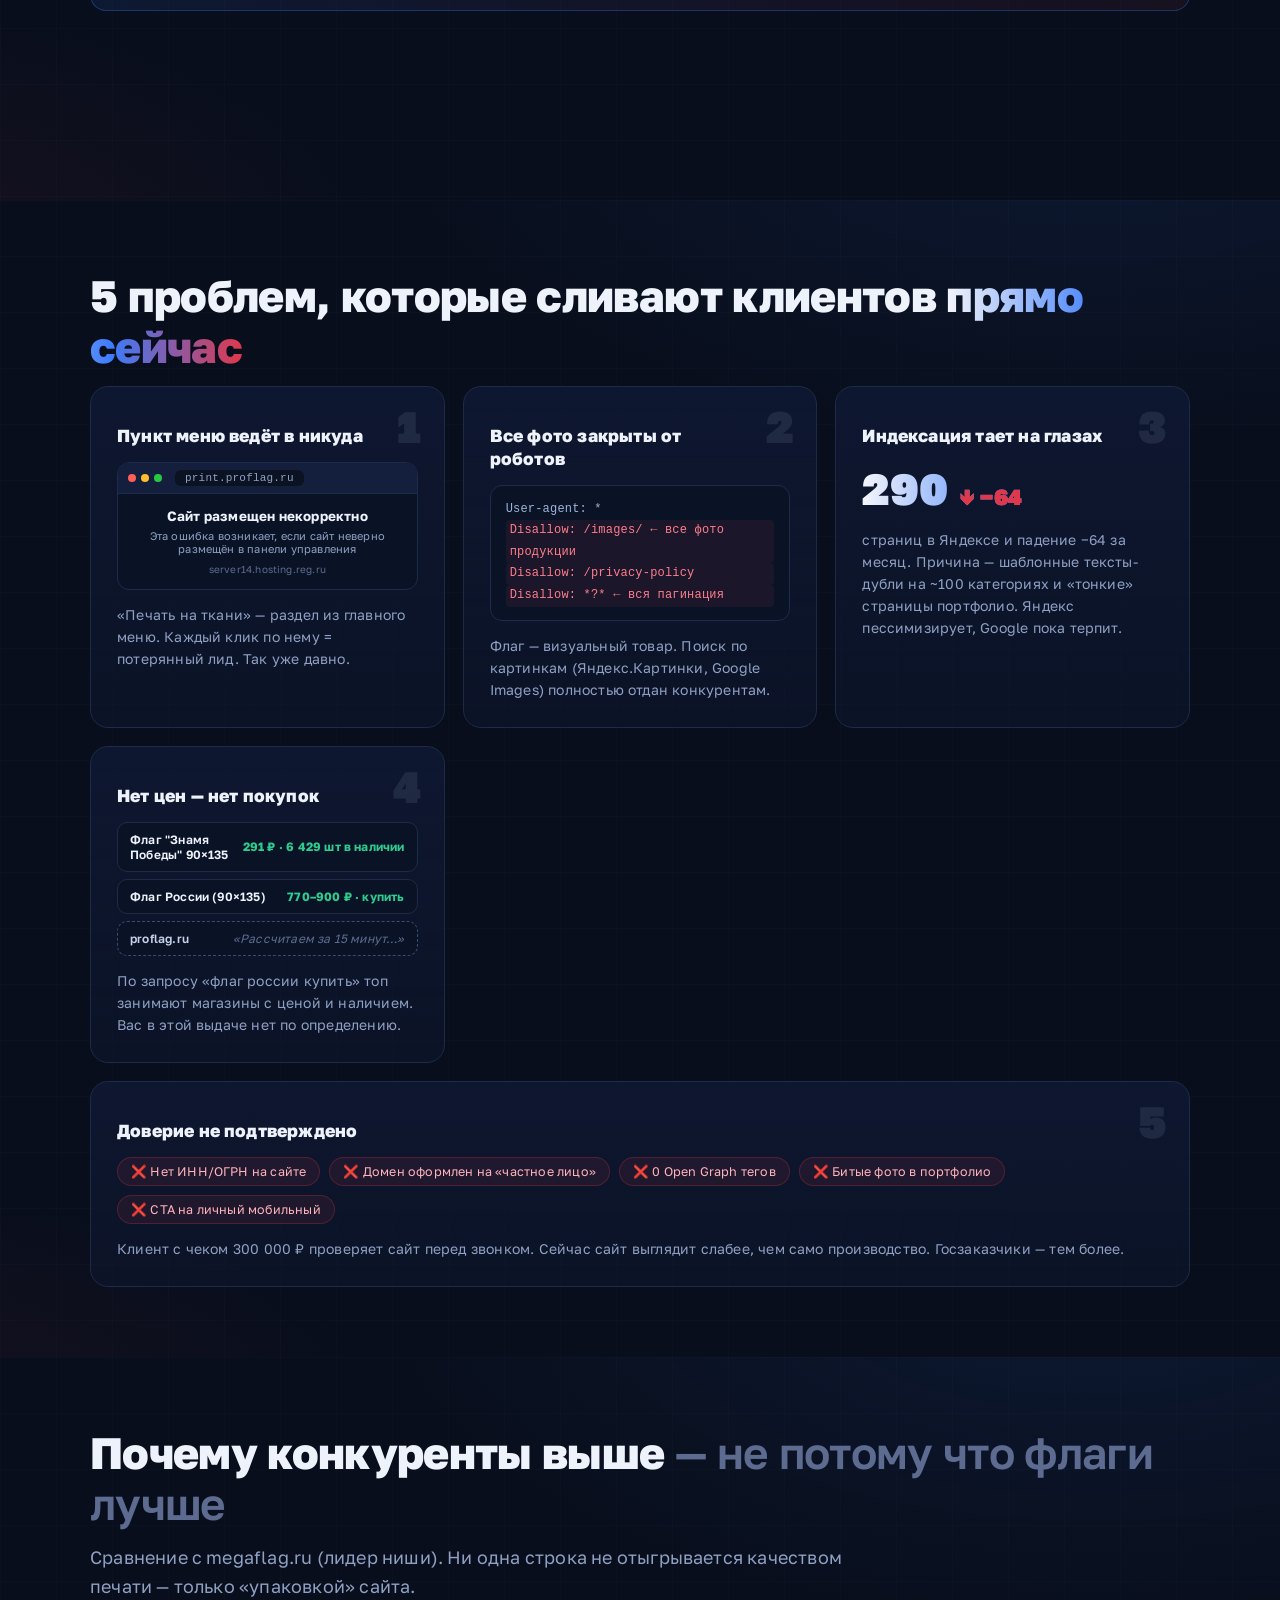
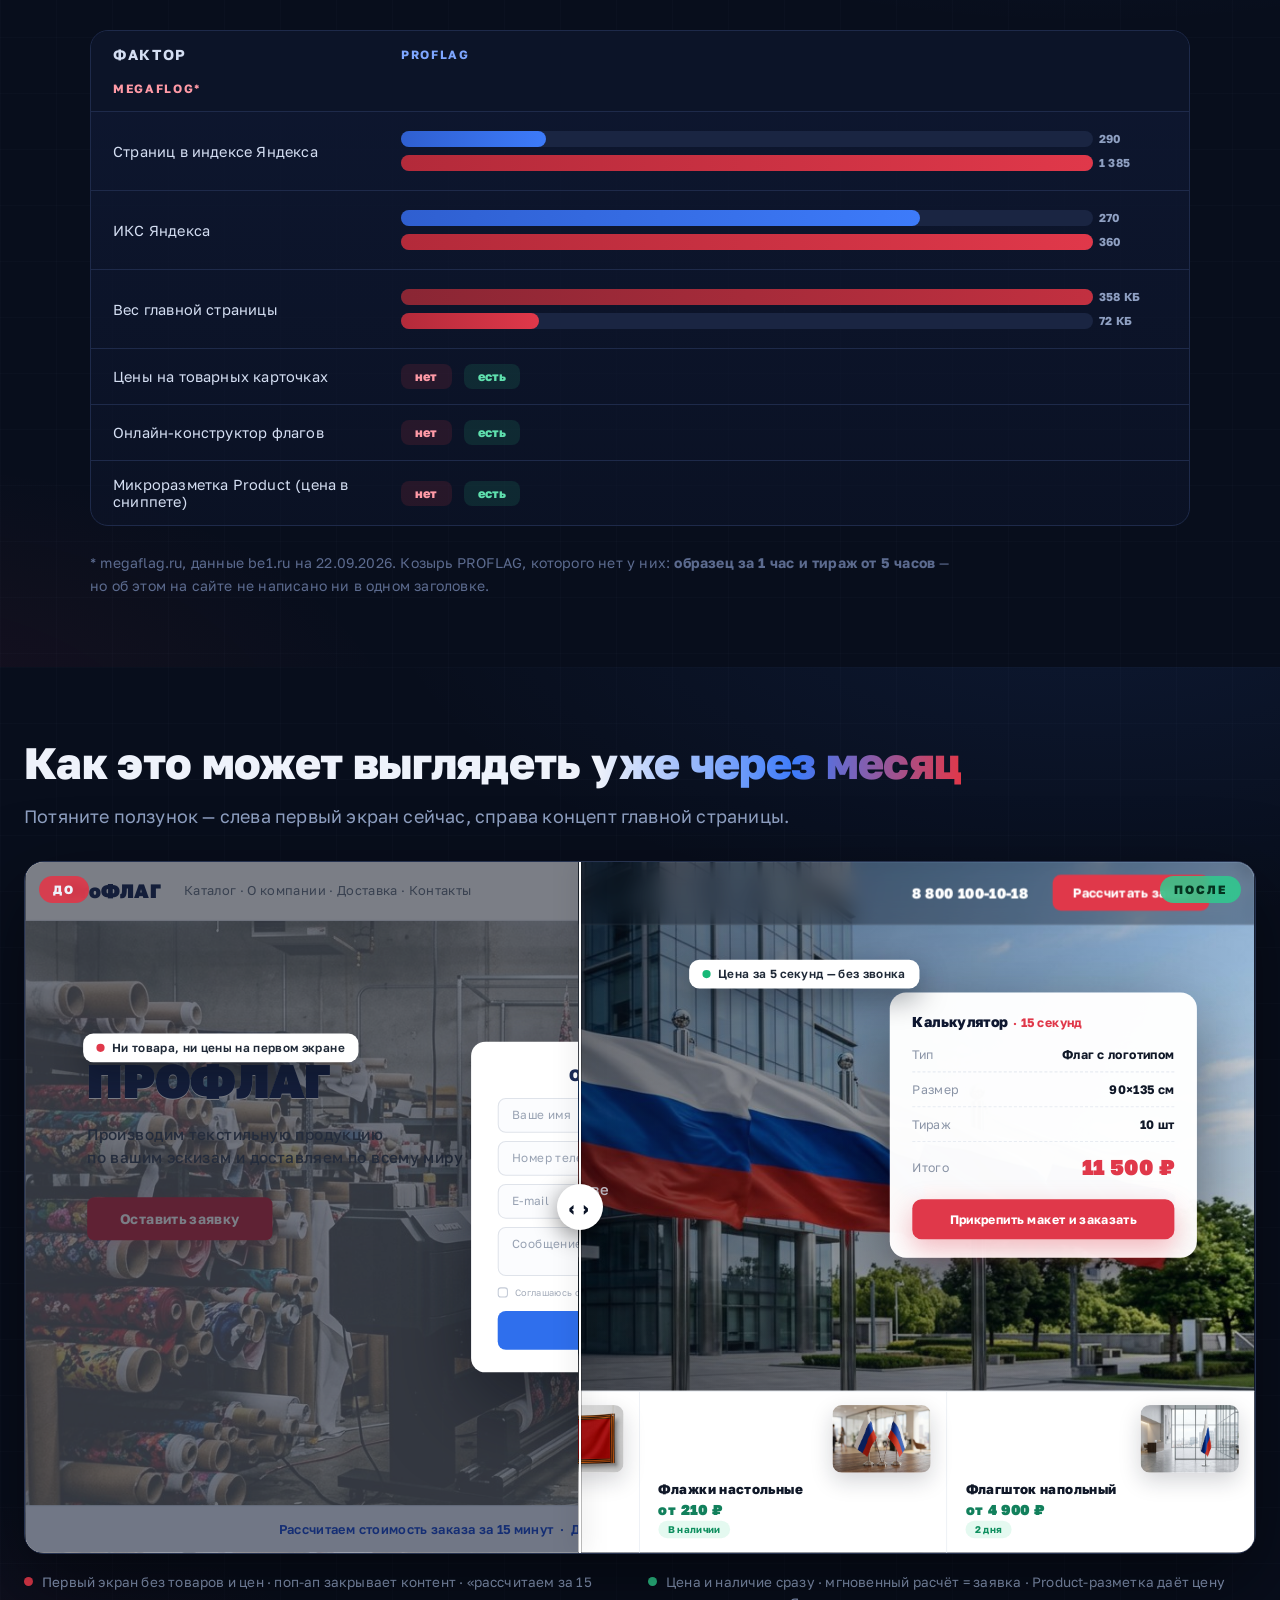
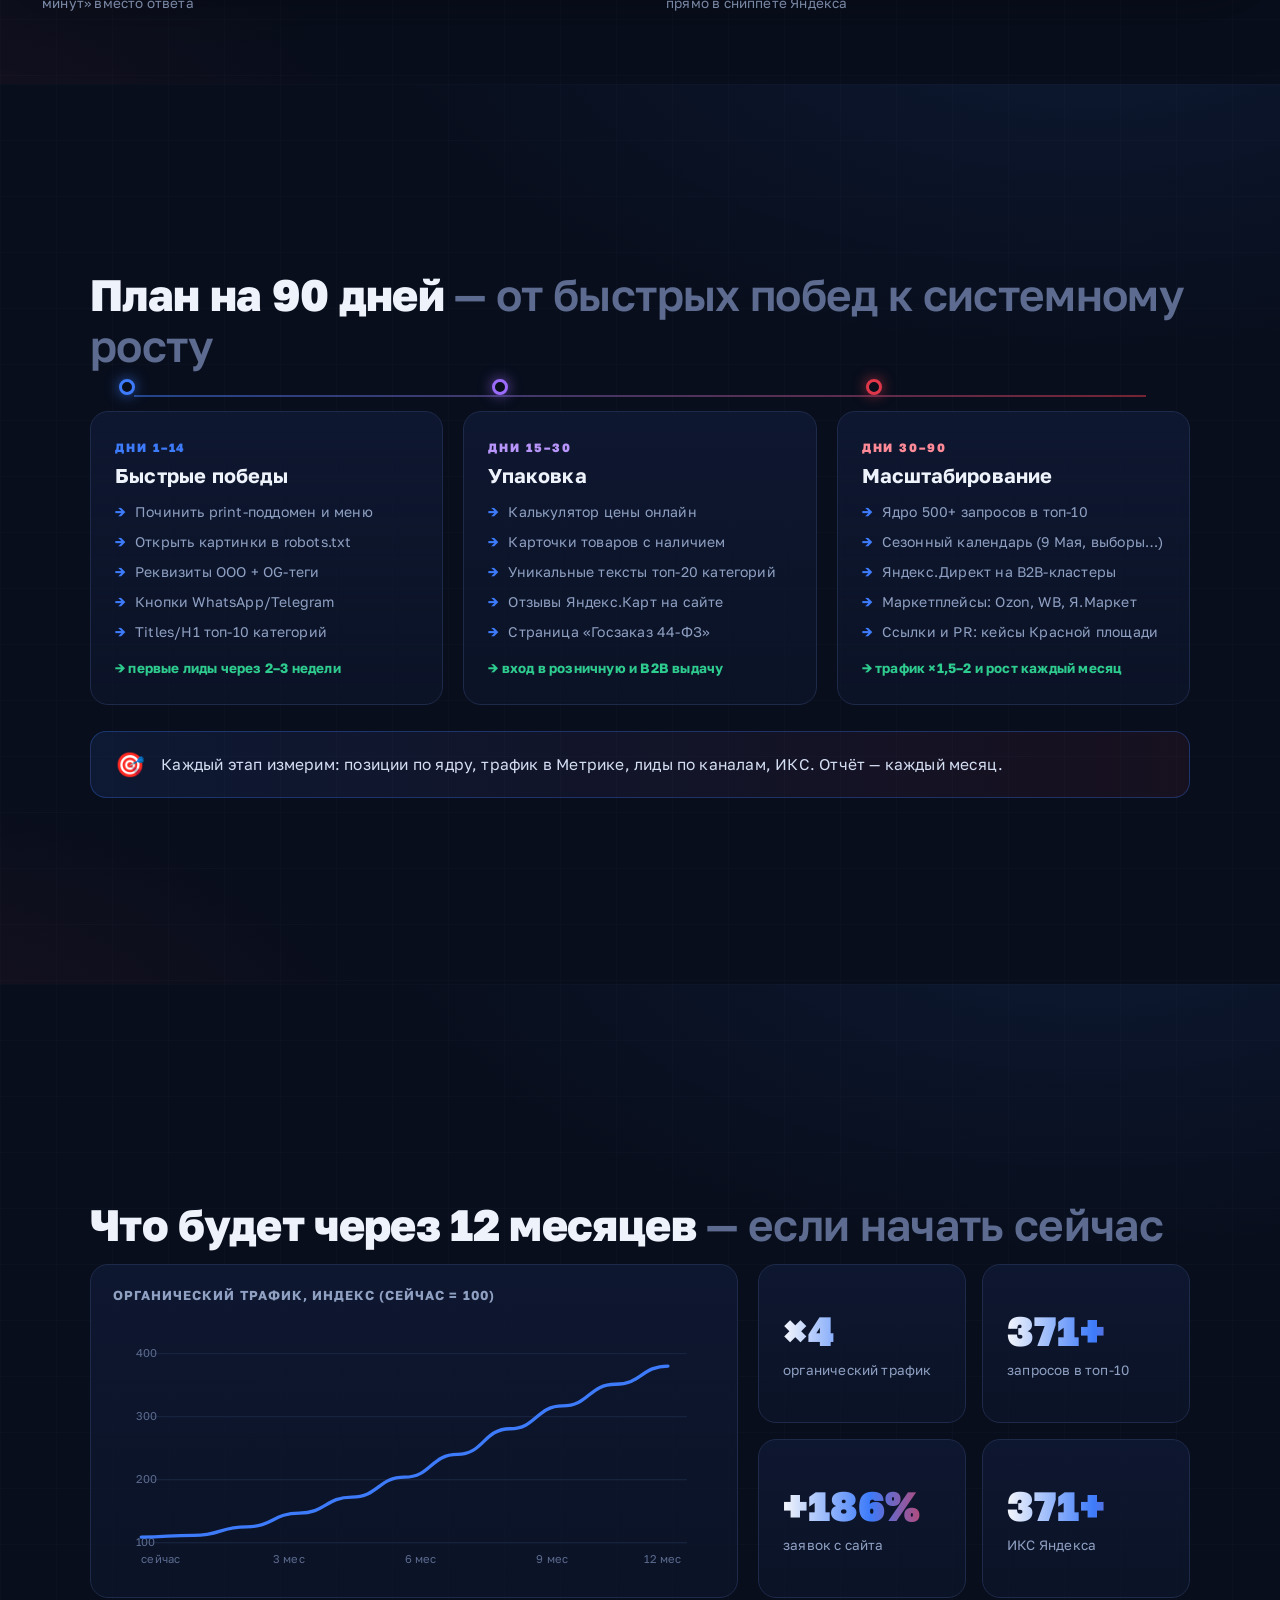
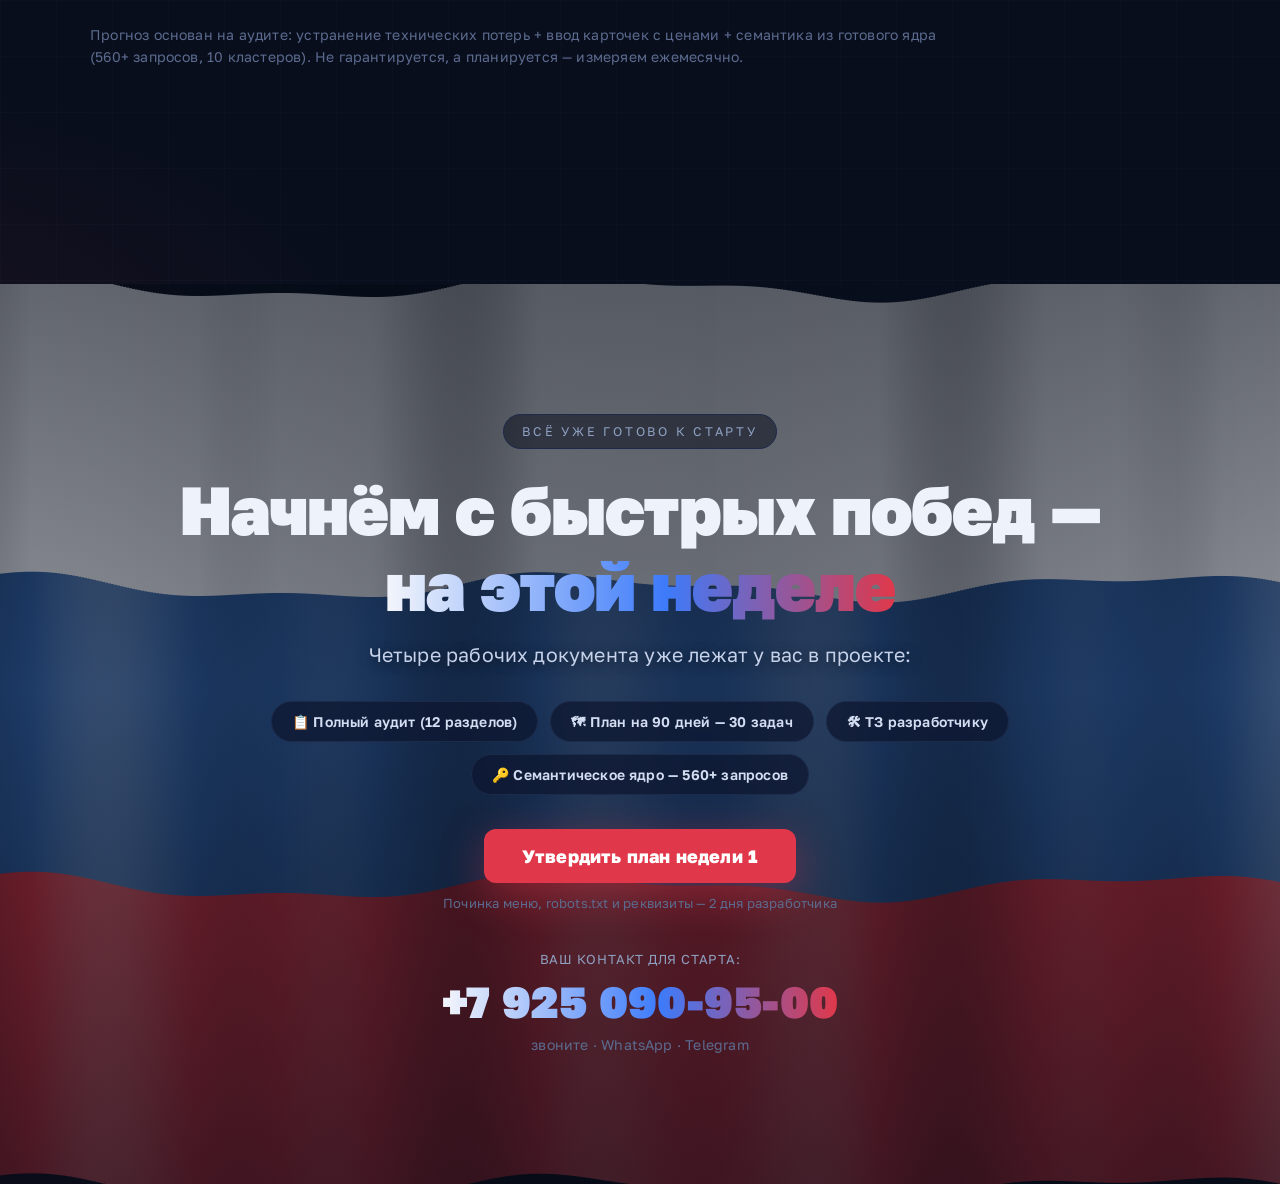
==== commit c7ea002e: "Макеты ДО/ПОСЛЕ на реальных фото: премиальный hero-кадр с флагами, продуктовые карточки, чистая комп" ====
--- a/wow-demo/index.html
+++ b/wow-demo/index.html
@@ -174,190 +174,83 @@
 <section class="slide" data-dot="До / После">
   <div class="wrap wide-wrap">
     <h2 class="rv">Как это может выглядеть <span class="accent-text">уже через месяц</span></h2>
-    <p class="lead rv" style="--d:.1s">Потяните ползунок — слева главная страница сейчас (реконструкция), справа концепт главной страницы.</p>
+    <p class="lead rv" style="--d:.1s">Потяните ползунок — слева первый экран сейчас, справа концепт главной страницы.</p>
 
     <div class="ba rv" id="baSlider" style="--d:.2s">
       <div class="ba-layer ba-before">
         <div class="fit"><div class="mock mock-before">
-
-          <!-- ХРОМ БРАУЗЕРА -->
-          <div class="chrome">
-            <i class="d r"></i><i class="d y"></i><i class="d g"></i>
-            <span class="tab"><i class="fav f-old"></i>Флаги, флагштоки, печать на ткани в Москве — Proflag</span>
-            <span class="urlbar">https://www.proflag.ru/</span>
-          </div>
-
           <div class="ob-body">
-            <!-- ШАПКА -->
+            <img class="ob-photo" src="img/before-factory.jpg" alt="">
+            <div class="ob-veil"></div>
             <div class="ob-top">
               <span class="ob-logo">ProФЛАГ</span>
-              <span class="ob-tag">Производим текстильную продукцию по вашим эскизам и доставляем по всему миру</span>
-              <span class="ob-menu">Каталог продукции&nbsp;&nbsp;·&nbsp;&nbsp;О компании&nbsp;&nbsp;·&nbsp;&nbsp;Доставка&nbsp;&nbsp;·&nbsp;&nbsp;Контакты</span>
+              <span class="ob-nav">Каталог · О компании · Доставка · Контакты</span>
+              <span class="ob-phone">+7 (495) 128-10-18</span>
               <span class="ob-cta">Оставить заявку</span>
             </div>
-
-            <!-- СИНЯЯ ПОЛОСА -->
-            <div class="ob-stripline">Оставьте заявку — мы рассчитаем за 15 минут стоимость заказа</div>
-
-            <!-- ГЕРОЙ -->
-            <div class="ob-hero">
-              <div class="ob-left">
-                <div class="ob-h1">ПРОФЛАГ — производственная компания текстильной продукции по вашим эскизам и доставляем по всему миру</div>
-                <div class="ob-lines"><i></i><i></i><i></i></div>
-                <div class="ob-ctas">
-                  <span class="ob-btn">Оставить заявку</span>
-                  <span class="ob-btn ghost2">Смотреть каталог</span>
-                </div>
-              </div>
-              <div class="ob-circles">
-                <div class="ob-circle c1"><i class="art-flag"></i>Флаги</div>
-                <div class="ob-circle c2"><i class="art-banner"></i>Баннеры</div>
-                <div class="ob-circle c3"><i class="art-pillow"></i>Подушки</div>
-                <div class="ob-circle c4"><i class="art-tshirt"></i>Одежда</div>
-              </div>
-            </div>
-
-            <!-- ЦИФРЫ -->
-            <div class="ob-stats">
-              <div><b>20 лет</b><span>на рынке</span></div>
-              <div><b>1 час</b><span>опытный образец</span></div>
-              <div><b>75 000</b><span>товаров в месяц</span></div>
-              <div><b>Доставка</b><span>в любую точку мира</span></div>
-              <div><b>Своё</b><span>производство</span></div>
-            </div>
-
-            <!-- ПОПУЛЯРНАЯ ПРОДУКЦИЯ -->
-            <div class="ob-pop">
-              <div class="ob-label">Популярная продукция <em>вся продукция →</em></div>
-              <div class="ob-grid">
-                <div class="ob-prod"><i class="ph ph1"></i><b>Флаги</b><span>Заказать</span></div>
-                <div class="ob-prod"><i class="ph ph2"></i><b>Знамена</b><span>Заказать</span></div>
-                <div class="ob-prod"><i class="ph ph3"></i><b>Одежда</b><span>Заказать</span></div>
-                <div class="ob-prod"><i class="ph ph4"></i><b>Для интерьера</b><span>Заказать</span></div>
-              </div>
-            </div>
-
-            <!-- ФУТЕР -->
-            <div class="ob-foot">
-              <span>Москва, ул. Уткина, д. 48, стр. 4</span>
-              <span>+7 (495) 128-10-18</span>
-              <em>Обратная связь</em>
-            </div>
-          </div>
-
-          <!-- ПОП-АП -->
+            <div class="ob-mid">
+              <div class="ob-h1">ПРОФЛАГ</div>
+              <div class="ob-sub">Производим текстильную продукцию<br>по вашим эскизам и доставляем по всему миру</div>
+              <span class="ob-btn">Оставить заявку</span>
+            </div>
+            <div class="ob-bar">Рассчитаем стоимость заказа за 15 минут&nbsp;&nbsp;·&nbsp;&nbsp;Доставим в любую точку России&nbsp;&nbsp;·&nbsp;&nbsp;Самовывоз из офиса в Москве</div>
+          </div>
+
           <div class="ob-overlay">
             <div class="ob-modal">
-              <span class="ob-close">×</span>
+              <span class="ob-x">×</span>
               <b>Оставить заявку</b>
-              <span class="ob-input">Ваше имя</span>
-              <span class="ob-input">Номер телефона</span>
-              <span class="ob-input">E-mail</span>
-              <span class="ob-input area">Сообщение</span>
-              <span class="ob-check"><i></i>Подтверждаю, что даю согласие на обработку персональных данных и ознакомился с политикой</span>
-              <span class="ob-submit">Сделать заказ</span>
-            </div>
-          </div>
-
-          <!-- АННОТАЦИИ -->
-          <div class="pin pin-red" style="left:782px;top:104px">Поп-ап — первое, что видит клиент</div>
-          <div class="pin pin-red" style="left:876px;top:474px">Ни одной цены — только «Заказать»</div>
-
+              <span class="ob-in">Ваше имя</span>
+              <span class="ob-in">Номер телефона</span>
+              <span class="ob-in">E-mail</span>
+              <span class="ob-in area">Сообщение</span>
+              <span class="ob-agree"><i></i>Соглашаюсь с обработкой персональных данных</span>
+              <span class="ob-send">Сделать заказ</span>
+            </div>
+          </div>
+
+          <div class="pin pin-red" style="left:56px;top:168px">Ни товара, ни цены на первом экране</div>
+          <div class="pin pin-red" style="left:788px;top:214px">Форма закрывает весь сайт</div>
         </div></div>
       </div>
 
       <div class="ba-layer ba-after">
         <div class="fit"><div class="mock mock-after">
-
-          <!-- ХРОМ БРАУЗЕРА -->
-          <div class="chrome">
-            <i class="d r"></i><i class="d y"></i><i class="d g"></i>
-            <span class="tab"><i class="fav f-new"></i>Флаги на заказ в Москве — цены сразу, тираж от 5 часов | ProФЛАГ</span>
-            <span class="urlbar url-new">https://www.proflag.ru/</span>
-          </div>
-
           <div class="oa-body">
-            <!-- ТРАСТБАР -->
-            <div class="oa-trust">★ 4,9 на Яндекс.Картах&nbsp;&nbsp;·&nbsp;&nbsp;21 год производства&nbsp;&nbsp;·&nbsp;&nbsp;Работаем по 44-ФЗ и 223-ФЗ&nbsp;&nbsp;·&nbsp;&nbsp;Срочный тираж — от 5 часов</div>
-
-            <!-- ШАПКА -->
+            <img class="oa-photo" src="img/hero-flags.jpg" alt="">
+            <div class="oa-grad"></div>
             <div class="oa-top">
-              <span class="oa-logo"><i>Pro</i>ФЛАГ</span>
-              <span class="oa-menu">Каталог · <b>Цены</b> · Доставка · Госзаказ · Кейсы · Контакты</span>
-              <span class="oa-msgr">
-                <em class="wa"></em><em class="tg"></em>
-              </span>
+              <span class="oa-logo">Pro<i>ФЛАГ</i></span>
+              <span class="oa-nav">Каталог · <b>Цены</b> · Доставка · Госзаказ · Кейсы</span>
               <span class="oa-phone">8 800 100-10-18</span>
               <span class="oa-cta">Рассчитать заказ</span>
             </div>
-
-            <!-- ГЕРОЙ -->
-            <div class="oa-hero">
-              <div class="oa-left">
-                <div class="oa-h1">Флаги на заказ<br>с логотипом</div>
-                <div class="oa-sub">Производство полного цикла в Москве: сублимационная печать, пошив, вышивка</div>
-                <div class="oa-badges">
-                  <span>Образец за 1 час</span><span>от 950 ₽/м²</span><span>Доставка по РФ</span><span>96% клиентов возвращаются</span>
-                </div>
-                <div class="oa-ctas">
-                  <span class="oa-cta big">Рассчитать стоимость</span>
-                  <span class="oa-cta2">Скачать прайс (PDF)</span>
-                </div>
-                <div class="oa-assure">Договор · Оплата по счёту · NDA по макетам</div>
-              </div>
-              <div class="oa-calc">
-                <b>Калькулятор флага</b>
-                <div class="oa-row"><span>Тип</span><em>Флаг с логотипом ▾</em></div>
-                <div class="oa-row"><span>Размер</span><em>90×135 см ▾</em></div>
-                <div class="oa-row"><span>Тираж</span><em>10 шт ▾</em></div>
-                <div class="oa-row"><span>Ткань</span><em>Полиэфирный шёлк ▾</em></div>
-                <div class="oa-toggle"><span class="off">4–5 дней</span><span class="on">Срочно · 5 часов</span></div>
-                <div class="oa-row total"><span>Итого</span><em>11 500 ₽</em></div>
-                <span class="oa-submit">Прикрепить макет и заказать</span>
-                <span class="oa-note">Расчёт за 15 минут · без спама</span>
-              </div>
-            </div>
-
-            <!-- ТОВАРЫ -->
-            <div class="oa-pop">
-              <div class="oa-label">Популярная продукция — цены сразу <em>весь каталог →</em></div>
-              <div class="oa-grid">
-                <div class="oa-prod"><i class="art rf"></i><b>Флаг РФ 90×135</b><span>1 150 ₽</span><em class="stock">В наличии</em></div>
-                <div class="oa-prod"><i class="art pob"></i><b>Знамя Победы 90×135</b><span>990 ₽</span><em class="stock">В наличии</em></div>
-                <div class="oa-prod"><i class="art desk"></i><b>Флажки настольные</b><span>от 210 ₽</span><em class="stock">В наличии</em></div>
-                <div class="oa-prod"><i class="art pole"></i><b>Флагшток напольный</b><span>от 4 900 ₽</span><em class="stock">Под заказ · 2 дня</em></div>
-              </div>
-            </div>
-
-            <!-- КЛИЕНТЫ + ОТЗЫВ -->
-            <div class="oa-b2b">
-              <span class="oa-trustlabel">Нам доверяют:</span>
-              <span class="oa-clients">ЦСКА&nbsp;&nbsp;·&nbsp;&nbsp;Академия «Спартак»&nbsp;&nbsp;·&nbsp;&nbsp;ТРЦ «Метрополис»&nbsp;&nbsp;·&nbsp;&nbsp;«Самолёт»&nbsp;&nbsp;·&nbsp;&nbsp;Префектура ЮАО</span>
-              <span class="oa-review"><b>★★★★★</b> «Сделали в срок, ткань плотная, цвета идеальные» — Наталья, Яндекс.Карты</span>
-            </div>
-
-            <!-- ЦИФРЫ -->
-            <div class="oa-stats">
-              <div><b>21 год</b><span>на рынке</span></div>
-              <div><b>75 000</b><span>изделий в месяц</span></div>
-              <div><b>5 часов</b><span>срочный тираж</span></div>
-              <div><b>96%</b><span>возвращаются</span></div>
-            </div>
-
-            <!-- ФУТЕР -->
-            <div class="oa-foot">
-              <span class="oa-foot-phone">8 800 100-10-18</span>
-              <span>info@proflag.ru</span>
-              <span>Москва, ул. Уткина, 48с4 · пн–пт 9:30–18:00</span>
-              <span class="oa-foot-msgr">WhatsApp · Telegram</span>
-              <em>Реквизиты ООО · Политика ПД</em>
-            </div>
-          </div>
-
-          <!-- АННОТАЦИИ -->
-          <div class="pin pin-green" style="left:830px;top:150px">Цена за 5 секунд — без звонка</div>
-          <div class="pin pin-green" style="left:70px;top:472px">Цены и наличие = цена в сниппете Яндекса</div>
-
+            <div class="oa-mid">
+              <span class="oa-tag"><b>★</b> 4,9 на Яндекс.Картах&nbsp;&nbsp;·&nbsp;&nbsp;21 год производства&nbsp;&nbsp;·&nbsp;&nbsp;44-ФЗ</span>
+              <div class="oa-h1">Флаги на заказ<br>с логотипом</div>
+              <div class="oa-sub">Сублимационная печать · пошив · вышивка — полный цикл в Москве</div>
+              <div class="oa-badges"><span>Образец за 1 час</span><span class="hot">Тираж от 5 часов</span><span>от 950 ₽/м²</span></div>
+            </div>
+          </div>
+
+          <div class="oa-calc">
+            <div class="oa-calc-head">Калькулятор <i>· 15 секунд</i></div>
+            <div class="oa-line"><span>Тип</span><em>Флаг с логотипом</em></div>
+            <div class="oa-line"><span>Размер</span><em>90×135 см</em></div>
+            <div class="oa-line"><span>Тираж</span><em>10 шт</em></div>
+            <div class="oa-line total"><span>Итого</span><em>11 500 ₽</em></div>
+            <span class="oa-send">Прикрепить макет и заказать</span>
+          </div>
+
+          <div class="oa-cards">
+            <div class="oa-card"><img src="img/prod-rf.jpg" alt=""><b>Флаг РФ 90×135</b><span>1 150 ₽</span><em>В наличии</em></div>
+            <div class="oa-card"><img src="img/prod-victory.jpg" alt=""><b>Знамя Победы</b><span>990 ₽</span><em>В наличии</em></div>
+            <div class="oa-card"><img src="img/prod-desk.jpg" alt=""><b>Флажки настольные</b><span>от 210 ₽</span><em>В наличии</em></div>
+            <div class="oa-card"><img src="img/prod-stand.jpg" alt=""><b>Флагшток напольный</b><span>от 4 900 ₽</span><em>2 дня</em></div>
+          </div>
+
+          <div class="pin pin-green" style="left:648px;top:96px">Цена за 5 секунд — без звонка</div>
+          <div class="pin pin-green" style="left:60px;top:482px">Товары с ценами = цена в сниппете Яндекса</div>
         </div></div>
       </div>
 
@@ -367,7 +260,7 @@
     </div>
 
     <div class="ba-legend">
-      <div class="rv" style="--d:.3s"><span class="dot red"></span>Поп-ап закрывает контент · ни одной цены · «рассчитаем за 15 минут» вместо ответа · текст запечён в картинки</div>
+      <div class="rv" style="--d:.3s"><span class="dot red"></span>Первый экран без товаров и цен · поп-ап закрывает контент · «рассчитаем за 15 минут» вместо ответа</div>
       <div class="rv" style="--d:.4s"><span class="dot green"></span>Цена и наличие сразу · мгновенный расчёт = заявка · Product-разметка даёт цену прямо в сниппете Яндекса</div>
     </div>
   </div>
--- a/wow-demo/css/style.css
+++ b/wow-demo/css/style.css
@@ -146,14 +146,14 @@
 @media(max-width:760px){.vs-row{grid-template-columns:1fr;gap:8px;padding:14px 16px}}
 
 /* ============ BEFORE / AFTER ============ */
-.ba{position:relative;aspect-ratio:16/9;border-radius:20px;overflow:hidden;border:1px solid #26324f;box-shadow:0 30px 80px rgba(0,0,0,.5);touch-action:none;cursor:ew-resize;user-select:none;background:#f2f3f5}
-.ba-layer{position:absolute;inset:0;background:#f2f3f5}
+.ba{position:relative;aspect-ratio:16/9;border-radius:20px;overflow:hidden;border:1px solid #26324f;box-shadow:0 30px 80px rgba(0,0,0,.5);touch-action:none;cursor:ew-resize;user-select:none;background:#101828}
+.ba-layer{position:absolute;inset:0;background:#101828}
 .ba-after{clip-path:inset(0 0 0 var(--pos,50%))}
-.ba-handle{position:absolute;top:0;bottom:0;left:var(--pos,50%);width:2px;background:#fff;box-shadow:0 0 0 1px rgba(0,0,0,.25),0 0 22px rgba(0,0,0,.5);z-index:5}
+.ba-handle{position:absolute;top:0;bottom:0;left:var(--pos,50%);width:2px;background:#fff;box-shadow:0 0 0 1px rgba(0,0,0,.25),0 0 22px rgba(0,0,0,.5);z-index:9}
 .ba-handle span{position:absolute;top:50%;left:50%;transform:translate(-50%,-50%);width:46px;height:46px;border-radius:50%;background:#fff;color:#0a1326;display:flex;align-items:center;justify-content:center;font-size:19px;font-weight:800;letter-spacing:2px;box-shadow:0 6px 24px rgba(0,0,0,.45)}
-.ba-label{position:absolute;top:14px;z-index:9;font-size:12px;font-weight:800;letter-spacing:.16em;padding:6px 14px;border-radius:100px;backdrop-filter:blur(4px)}
-.ba-label.left{left:14px;background:rgba(224,56,74,.85)}
-.ba-label.right{right:14px;background:rgba(46,204,143,.8);color:#04331f}
+.ba-label{position:absolute;top:14px;z-index:10;font-size:12px;font-weight:800;letter-spacing:.16em;padding:6px 14px;border-radius:100px;backdrop-filter:blur(4px)}
+.ba-label.left{left:14px;background:rgba(224,56,74,.9)}
+.ba-label.right{right:14px;background:rgba(46,204,143,.85);color:#04331f}
 .ba-legend{display:grid;grid-template-columns:1fr 1fr;gap:16px;margin-top:18px}
 @media(max-width:760px){.ba-legend{grid-template-columns:1fr}}
 .ba-legend div{font-size:13.5px;color:var(--mut);line-height:1.55;display:flex;gap:9px;align-items:flex-start}
@@ -162,169 +162,96 @@
 
 /* фиксированный холст макета + скалирование */
 .fit{position:absolute;top:50%;left:50%;width:1200px;height:675px;transform:translate(-50%,-50%) scale(1);transform-origin:center center}
-
-/* аннотации на макетах */
+.mock{position:absolute;inset:0;font-family:var(--font);overflow:hidden}
+
+/* аннотации */
 .pin{position:absolute;z-index:8;display:flex;align-items:center;gap:7px;background:#fff;color:#1f2937;
-  font-size:11.5px;font-weight:600;letter-spacing:.01em;padding:6px 12px;border-radius:9px;
-  box-shadow:0 8px 24px rgba(10,16,32,.35);white-space:nowrap}
+  font-size:11.5px;font-weight:600;padding:7px 13px;border-radius:10px;
+  box-shadow:0 10px 28px rgba(6,10,22,.38);white-space:nowrap}
 .pin::before{content:"";width:8px;height:8px;border-radius:50%;flex-shrink:0}
 .pin-red::before{background:#e0384a}
-.pin-green::before{background:#2ecc8f}
-
-/* хром браузера внутри моков */
-.chrome{height:26px;background:#e2e6ee;display:flex;align-items:center;gap:6px;padding:0 12px;flex-shrink:0;position:relative;z-index:3}
-.chrome .d{width:9px;height:9px;border-radius:50%}
-.chrome .tab{display:flex;align-items:center;gap:6px;background:#fff;border-radius:6px;font-size:10.5px;color:#3a4356;padding:3px 12px;margin-left:8px;max-width:560px;white-space:nowrap;overflow:hidden;height:20px;box-shadow:0 1px 2px rgba(0,0,0,.08)}
-.chrome .urlbar{margin-left:auto;background:#fff;border-radius:100px;font-size:10px;color:#6b7280;padding:3px 12px;font-family:ui-monospace,Menlo,Consolas,monospace}
-.fav{width:12px;height:12px;border-radius:3px;display:inline-block;flex-shrink:0}
-.f-old{background:#98a2b3}
-.f-new{background:linear-gradient(#f4f6fb 0 33.3%,#2e5fa3 33.3% 66.6%,#d5313e 66.6% 100%)}
-
-.mock{position:absolute;inset:0;display:flex;flex-direction:column;font-family:var(--font);overflow:hidden}
-.ob-body,.oa-body{flex:1;display:flex;flex-direction:column;min-height:0}
+.pin-green::before{background:#17b877}
 
 /* ================================================= */
 /* ============ МОК «ДО» — текущий сайт ============ */
 /* ================================================= */
-.mock-before{background:#f4f5f7;color:#1f2937}
-
-.ob-top{height:56px;background:#fff;border-bottom:1px solid #e5e8ee;display:flex;align-items:center;gap:18px;padding:0 42px;flex-shrink:0}
-.ob-logo{font-size:20px;font-weight:900;color:#1a2b57}
-.ob-tag{font-size:10px;color:#98a2b3;line-height:1.35;max-width:170px}
-.ob-menu{flex:1;font-size:12px;color:#6b7787;text-align:center}
-.ob-cta{background:#2f6fed;color:#fff;font-size:12px;font-weight:700;padding:9px 20px;border-radius:7px;white-space:nowrap}
-
-.ob-stripline{height:32px;background:#eaf1ff;border-bottom:1px solid #dbe7fb;display:flex;align-items:center;justify-content:center;color:#1d4ed8;font-size:12.5px;font-weight:600;flex-shrink:0}
-
-.ob-hero{flex:1;display:flex;gap:26px;padding:22px 42px 14px;align-items:center;min-height:0}
-.ob-left{width:600px;flex-shrink:0}
-.ob-h1{font-size:24px;font-weight:800;color:#1a2b57;line-height:1.32}
-.ob-lines{display:flex;flex-direction:column;gap:8px;margin:18px 0 20px}
-.ob-lines i{height:8px;border-radius:4px;background:#d9dee7;width:450px}
-.ob-lines i:nth-child(2){width:370px}
-.ob-lines i:nth-child(3){width:410px}
-.ob-ctas{display:flex;gap:10px}
-.ob-btn{display:inline-block;background:#c2344a;color:#fff;font-size:13px;font-weight:700;padding:11px 26px;border-radius:7px}
-.ob-btn.ghost2{background:#fff;color:#2f6fed;border:1.5px solid #2f6fed}
-.ob-circles{flex:1;display:grid;grid-template-columns:repeat(2,104px);gap:14px;justify-content:center}
-.ob-circle{width:104px;height:104px;border-radius:50%;display:flex;flex-direction:column;align-items:center;justify-content:center;font-size:11.5px;font-weight:800;color:#fff;gap:6px;text-align:center}
-.ob-circle i{display:block;width:50px;height:34px;border-radius:4px}
-.art-flag{background:linear-gradient(#f4f6fb 0 33.3%,#2e5fa3 33.3% 66.6%,#d5313e 66.6% 100%);box-shadow:0 2px 6px rgba(0,0,0,.35)}
-.art-banner{background:radial-gradient(circle at 30% 40%,#4d7fd6,#1a2b57)}
-.art-pillow{background:radial-gradient(circle at 50% 50%,#e8dcc8 0 18%,#d9c9a8 19%)}
-.art-tshirt{background:linear-gradient(160deg,#3a4a63,#1f2b40);clip-path:polygon(20% 0,35% 8%,65% 8%,80% 0,100% 22%,88% 34%,80% 28%,80% 100%,20% 100%,20% 28%,12% 34%,0 22%)}
-.ob-circle.c1{background:radial-gradient(circle at 35% 30%,#4d7fd6,#1a2b57)}
-.ob-circle.c2{background:radial-gradient(circle at 35% 30%,#e0604a,#8a1f2e)}
-.ob-circle.c3{background:radial-gradient(circle at 35% 30%,#b09a6a,#7a6540)}
-.ob-circle.c4{background:radial-gradient(circle at 35% 30%,#8a68c9,#3c2670)}
-
-.ob-stats{height:64px;background:#fff;border-top:1px solid #e5e8ee;border-bottom:1px solid #e5e8ee;display:flex;align-items:center;flex-shrink:0}
-.ob-stats div{flex:1;display:flex;flex-direction:column;align-items:center;gap:2px;border-right:1px solid #eef1f5}
-.ob-stats div:last-child{border-right:none}
-.ob-stats b{font-size:16px;font-weight:900;color:#1a2b57}
-.ob-stats span{font-size:10px;color:#98a2b3}
-
-.ob-pop{padding:14px 42px 16px;flex-shrink:0}
-.ob-label{display:flex;align-items:baseline;justify-content:space-between;font-size:15px;font-weight:800;color:#1a2b57;margin-bottom:10px}
-.ob-label em{font-style:normal;font-size:11px;font-weight:600;color:#2f6fed}
-.ob-grid{display:grid;grid-template-columns:repeat(4,1fr);gap:12px}
-.ob-prod{background:#fff;border:1px solid #e5e8ee;border-radius:10px;padding:10px 10px 12px;display:flex;flex-direction:column;align-items:center;text-align:center}
-.ob-prod .ph{display:block;width:100%;height:64px;border-radius:7px;margin-bottom:8px}
-.ph1{background:linear-gradient(#e8ecf3 0 33.3%,#b9c8e2 33.3% 66.6%,#e2a9b0 66.6% 100%)}
-.ph2{background:linear-gradient(140deg,#a8333f,#6e1f28)}
-.ph3{background:linear-gradient(140deg,#43536e,#26304a)}
-.ph4{background:linear-gradient(140deg,#e5d9c2,#c9b78f)}
-.ob-prod b{font-size:13px;font-weight:700;color:#1f2937}
-.ob-prod span{display:inline-block;margin-top:7px;font-size:11px;font-weight:700;color:#fff;background:#c2344a;border-radius:6px;padding:5px 18px}
-
-.ob-foot{height:42px;background:#fff;border-top:1px solid #e5e8ee;display:flex;align-items:center;justify-content:space-between;padding:0 42px;font-size:11.5px;color:#6b7787;flex-shrink:0}
-.ob-foot em{font-style:normal;color:#2f6fed;font-weight:700;text-decoration:underline}
-
-.ob-overlay{position:absolute;inset:0;background:rgba(17,23,38,.62);display:flex;align-items:center;justify-content:center;z-index:4}
-.ob-modal{position:relative;width:320px;background:#fff;border-radius:12px;box-shadow:0 24px 70px rgba(0,0,0,.4);padding:20px 26px 22px;display:flex;flex-direction:column;gap:8px}
-.ob-close{position:absolute;top:8px;right:12px;font-size:20px;color:#98a2b3;line-height:1}
-.ob-modal>b{font-size:16px;font-weight:800;color:#1a2b57;text-align:center;margin-bottom:4px}
-.ob-input{display:block;border:1px solid #dfe3ea;border-radius:7px;padding:8px 12px;font-size:11.5px;color:#98a2b3;background:#fbfcfe}
-.ob-input.area{height:46px}
-.ob-check{display:flex;gap:7px;font-size:9px;color:#a5adbb;line-height:1.4;text-align:left;margin-top:2px}
-.ob-check i{width:10px;height:10px;border:1.5px solid #c3cad6;border-radius:3px;flex-shrink:0;margin-top:1px}
-.ob-submit{display:block;background:#e0384a;color:#fff;font-size:13px;font-weight:700;text-align:center;padding:10px 0;border-radius:8px;margin-top:4px}
+.mock-before{background:#eef0f4}
+.ob-body{position:absolute;inset:0}
+.ob-photo{position:absolute;inset:0;width:100%;height:100%;object-fit:cover;filter:saturate(.9) contrast(.97) brightness(.98)}
+.ob-veil{position:absolute;inset:0;background:rgba(238,241,246,.4)}
+
+.ob-top{position:absolute;top:0;left:0;right:0;height:58px;background:#fff;border-bottom:1px solid #e5e8ee;
+  display:flex;align-items:center;gap:22px;padding:0 40px;box-shadow:0 2px 14px rgba(20,30,50,.06)}
+.ob-logo{font-size:19px;font-weight:900;color:#1a2b57}
+.ob-nav{flex:1;font-size:12.5px;color:#6b7787}
+.ob-phone{font-size:13px;font-weight:700;color:#1a2b57}
+.ob-cta{background:#2f6fed;color:#fff;font-size:12px;font-weight:700;padding:9px 18px;border-radius:7px}
+
+.ob-mid{position:absolute;left:60px;top:186px;width:560px}
+.ob-h1{font-size:46px;font-weight:900;color:#1a2b57;letter-spacing:-.01em;text-shadow:0 1px 0 #fff}
+.ob-sub{margin-top:14px;font-size:15px;color:#3f4a5c;line-height:1.55;font-weight:500}
+.ob-btn{display:inline-block;margin-top:26px;background:#c2344a;color:#fff;font-size:13.5px;font-weight:700;padding:13px 32px;border-radius:7px;box-shadow:0 6px 18px rgba(160,40,60,.25)}
+
+.ob-bar{position:absolute;bottom:0;left:0;right:0;height:46px;background:#eaf1ff;border-top:1px solid #d8e4fa;
+  display:flex;align-items:center;justify-content:center;color:#1d4ed8;font-size:12.5px;font-weight:600}
+
+.ob-overlay{position:absolute;inset:0;background:rgba(15,21,36,.55);display:flex;align-items:center;justify-content:center;z-index:4}
+.ob-modal{position:relative;width:330px;background:#fff;border-radius:14px;box-shadow:0 30px 80px rgba(4,8,18,.5);padding:22px 26px 22px;display:flex;flex-direction:column;gap:8px}
+.ob-x{position:absolute;top:6px;right:14px;font-size:22px;color:#98a2b3;line-height:1}
+.ob-modal>b{font-size:16px;font-weight:800;color:#1a2b57;text-align:center;margin-bottom:5px}
+.ob-in{display:block;border:1px solid #dfe3ea;border-radius:8px;padding:9px 13px;font-size:11.5px;color:#98a2b3;background:#fbfcfe}
+.ob-in.area{height:48px}
+.ob-agree{display:flex;gap:7px;font-size:9px;color:#a5adbb;line-height:1.4;text-align:left;margin-top:2px}
+.ob-agree i{width:10px;height:10px;border:1.5px solid #c3cad6;border-radius:3px;flex-shrink:0;margin-top:1px}
+.ob-send{display:block;background:#2f6fed;color:#fff;font-size:13px;font-weight:700;text-align:center;padding:11px 0;border-radius:8px;margin-top:4px}
 
 /* =================================================== */
 /* ========= МОК «ПОСЛЕ» — концепт главной =========== */
 /* =================================================== */
-.mock-after{background:#fff;color:#101828}
-
-.oa-trust{height:28px;background:#0e1730;color:#cfe0ff;font-size:11.5px;font-weight:600;display:flex;align-items:center;justify-content:center;letter-spacing:.03em;flex-shrink:0}
-
-.oa-top{height:54px;display:flex;align-items:center;gap:16px;padding:0 42px;border-bottom:1px solid #eaeef4;flex-shrink:0;background:#fff}
-.oa-logo{font-size:20px;font-weight:900;color:#0e1730}
-.oa-logo i{font-style:normal;color:#e0384a}
-.oa-menu{flex:1;font-size:12.5px;color:#475467}
-.oa-menu b{color:#e0384a;font-weight:800}
-.oa-msgr{display:flex;gap:6px}
-.oa-msgr em{width:24px;height:24px;border-radius:50%;display:block}
-.oa-msgr .wa{background:radial-gradient(circle at 30% 30%,#3dd97b,#128c4b);position:relative}
-.oa-msgr .wa::after{content:"";position:absolute;inset:6px;background:#fff;border-radius:50%;clip-path:polygon(0 15%,100% 0,60% 100%)}
-.oa-msgr .tg{background:radial-gradient(circle at 30% 30%,#54a9eb,#1d6fb8);position:relative}
-.oa-msgr .tg::after{content:"";position:absolute;inset:6px;background:#fff;clip-path:polygon(0 40%,100% 0,55% 100%,45% 62%)}
-.oa-phone{font-size:14.5px;font-weight:800;color:#0e1730}
+.mock-after{background:#0a1120}
+.oa-body{position:absolute;inset:0}
+.oa-photo{position:absolute;inset:0;width:100%;height:100%;object-fit:cover}
+.oa-grad{position:absolute;inset:0;background:
+  linear-gradient(90deg,rgba(6,11,22,.88) 0%,rgba(6,11,22,.6) 44%,rgba(6,11,22,.16) 100%),
+  linear-gradient(0deg,rgba(6,11,22,.75) 0%,rgba(6,11,22,0) 34%)}
+
+.oa-top{position:absolute;top:0;left:0;right:0;height:62px;display:flex;align-items:center;gap:24px;padding:0 44px;
+  background:rgba(8,13,25,.32);backdrop-filter:blur(10px);border-bottom:1px solid rgba(255,255,255,.09)}
+.oa-logo{font-size:19px;font-weight:900;color:#fff}
+.oa-logo i{font-style:normal;color:#ff6273}
+.oa-nav{flex:1;font-size:12.5px;color:rgba(232,239,250,.72)}
+.oa-nav b{color:#fff;font-weight:800}
+.oa-phone{font-size:14px;font-weight:800;color:#fff}
 .oa-cta{background:#e0384a;color:#fff;font-size:12.5px;font-weight:700;padding:10px 20px;border-radius:8px}
 
-.oa-hero{flex:1;display:flex;gap:30px;padding:22px 42px 12px;align-items:center;min-height:0;
-  background:radial-gradient(700px 240px at 12% 30%,rgba(61,123,250,.07),transparent 60%),#fff}
-.oa-left{flex:1;min-width:0}
-.oa-h1{font-size:40px;font-weight:900;line-height:1.08;letter-spacing:-.01em;color:#0e1730}
-.oa-sub{margin-top:10px;font-size:14px;color:#475467;font-weight:500;line-height:1.5}
-.oa-badges{display:flex;gap:7px;margin-top:13px;flex-wrap:wrap}
-.oa-badges span{font-size:10.5px;font-weight:700;color:#1d4ed8;background:rgba(61,123,250,.08);border:1px solid rgba(61,123,250,.22);padding:5px 11px;border-radius:100px}
-.oa-ctas{display:flex;gap:10px;margin-top:15px;align-items:center}
-.oa-cta.big{font-size:14px;font-weight:800;padding:12px 26px;border-radius:9px;box-shadow:0 8px 22px rgba(224,56,74,.3)}
-.oa-cta2{font-size:12.5px;font-weight:700;color:#0e1730;border:1.5px solid #d5dae2;border-radius:9px;padding:11px 20px;background:#fff}
-.oa-assure{margin-top:11px;font-size:11px;color:#98a2b3;font-weight:600;letter-spacing:.02em}
-
-.oa-calc{width:322px;flex-shrink:0;background:#fff;border:1px solid #e7ebf1;border-radius:14px;box-shadow:0 14px 44px rgba(16,24,40,.14);padding:14px 18px 12px;display:flex;flex-direction:column;gap:3px}
-.oa-calc>b{font-size:13.5px;font-weight:800;color:#0e1730;margin-bottom:5px}
-.oa-row{display:flex;justify-content:space-between;align-items:center;font-size:11.5px;color:#667085;padding:5.5px 0;border-bottom:1px dashed #edf0f4}
-.oa-row em{font-style:normal;font-weight:700;color:#101828}
-.oa-toggle{display:flex;gap:4px;background:#f2f4f8;border-radius:100px;padding:3px;margin:7px 0 2px}
-.oa-toggle span{flex:1;text-align:center;font-size:10px;font-weight:700;border-radius:100px;padding:5px 0;color:#667085}
-.oa-toggle .on{background:#e0384a;color:#fff}
-.oa-row.total{border-bottom:none;padding-top:7px}
-.oa-row.total em{color:#e0384a;font-size:19px;font-weight:900}
-.oa-submit{display:block;background:#e0384a;color:#fff;font-size:12px;font-weight:700;text-align:center;padding:10px 0;border-radius:8px;margin-top:5px}
-.oa-note{font-size:9.5px;color:#98a2b3;text-align:center;margin-top:6px}
-
-.oa-pop{padding:12px 42px 10px;flex-shrink:0}
-.oa-label{display:flex;align-items:baseline;justify-content:space-between;font-size:12px;font-weight:800;letter-spacing:.12em;text-transform:uppercase;color:#98a2b3;margin-bottom:9px}
-.oa-label em{font-style:normal;font-size:11px;font-weight:700;color:#1d4ed8;text-transform:none;letter-spacing:0}
-.oa-grid{display:grid;grid-template-columns:repeat(4,1fr);gap:13px}
-.oa-prod{background:#fff;border:1px solid #e7ebf1;border-radius:11px;padding:10px 12px 11px;box-shadow:0 3px 14px rgba(16,24,40,.05)}
-.oa-prod .art{display:block;height:56px;border-radius:8px;margin-bottom:8px}
-.art.rf{background:linear-gradient(#f4f6fb 0 33.3%,#2e5fa3 33.3% 66.6%,#d5313e 66.6% 100%)}
-.art.pob{background:linear-gradient(120deg,#6e4326 0 46%,#e8b23a 46% 62%,#6e4326 62%)}
-.art.desk{background:linear-gradient(90deg,#8d99ae 0 7px,transparent 7px),linear-gradient(#f4f6fb 0 33.3%,#2e5fa3 33.3% 66.6%,#d5313e 66.6% 100%);background-size:auto,68% 74%;background-repeat:no-repeat;background-position:0 50%,16px 50%}
-.art.pole{background:linear-gradient(90deg,#9aa5b8 0 6px,transparent 6px),linear-gradient(135deg,#3d5ba9,#27407c);background-size:auto,64% 100%;background-repeat:no-repeat;background-position:0 0,14px 0}
-.oa-prod b{display:block;font-size:12.5px;font-weight:700;color:#101828;line-height:1.25}
-.oa-prod span{font-size:12.5px;color:#12805c;font-weight:800}
-.oa-prod .stock{display:inline-block;font-style:normal;font-size:9px;font-weight:700;color:#12805c;background:rgba(46,204,143,.12);padding:2px 8px;border-radius:100px;margin-top:5px}
-
-.oa-b2b{height:44px;background:#f4f6fa;border-top:1px solid #eaeef4;border-bottom:1px solid #eaeef4;display:flex;align-items:center;gap:14px;padding:0 42px;flex-shrink:0}
-.oa-trustlabel{font-size:10.5px;font-weight:800;letter-spacing:.1em;text-transform:uppercase;color:#98a2b3;flex-shrink:0}
-.oa-clients{flex:1;font-size:11.5px;font-weight:700;color:#3a4a63;white-space:nowrap;overflow:hidden}
-.oa-review{font-size:10.5px;color:#667085;white-space:nowrap}
-.oa-review b{color:#f0a411;letter-spacing:1px;margin-right:4px}
-
-.oa-stats{height:52px;background:#0e1730;display:flex;align-items:center;flex-shrink:0}
-.oa-stats div{flex:1;display:flex;flex-direction:column;align-items:center;gap:1px;border-right:1px solid #1c2946}
-.oa-stats div:last-child{border-right:none}
-.oa-stats b{font-size:15.5px;font-weight:900;color:#fff}
-.oa-stats span{font-size:10px;color:#8fa0c2}
-
-.oa-foot{height:42px;display:flex;align-items:center;justify-content:space-between;gap:14px;padding:0 42px;border-top:1px solid #eaeef4;font-size:11.5px;color:#667085;flex-shrink:0;background:#fff}
-.oa-foot-phone{color:#0e1730;font-weight:900;font-size:13px}
-.oa-foot-msgr{color:#128c4b!important;font-weight:700}
-.oa-foot em{font-style:normal;color:#98a2b3;font-size:10.5px}
+.oa-mid{position:absolute;left:60px;top:148px;width:540px}
+.oa-tag{display:inline-flex;align-items:center;font-size:11px;font-weight:600;color:rgba(255,255,255,.88);
+  border:1px solid rgba(255,255,255,.2);background:rgba(255,255,255,.07);border-radius:100px;padding:7px 15px;letter-spacing:.02em}
+.oa-tag b{color:#ffc53d;margin-right:7px;font-size:12px}
+.oa-h1{margin-top:18px;font-size:47px;font-weight:900;line-height:1.06;letter-spacing:-.012em;color:#fff;text-shadow:0 3px 28px rgba(0,0,0,.45)}
+.oa-sub{margin-top:13px;font-size:14.5px;color:rgba(226,234,247,.82);line-height:1.55;font-weight:500}
+.oa-badges{display:flex;gap:8px;margin-top:20px;flex-wrap:wrap}
+.oa-badges span{font-size:11px;font-weight:700;color:#fff;background:rgba(255,255,255,.09);border:1px solid rgba(255,255,255,.18);padding:8px 15px;border-radius:100px;backdrop-filter:blur(6px)}
+.oa-badges .hot{background:#e0384a;border-color:transparent;box-shadow:0 8px 22px rgba(224,56,74,.4)}
+
+.oa-calc{position:absolute;right:56px;top:128px;width:300px;background:rgba(255,255,255,.98);border-radius:16px;
+  padding:20px 22px 18px;box-shadow:0 26px 70px rgba(3,7,16,.5);display:flex;flex-direction:column}
+.oa-calc-head{font-size:14px;font-weight:800;color:#0e1730;margin-bottom:7px}
+.oa-calc-head i{font-style:normal;color:#e0384a;font-weight:700;font-size:12px}
+.oa-line{display:flex;justify-content:space-between;align-items:center;font-size:12px;color:#8a94a6;padding:9px 0;border-bottom:1px dashed #e8ecf2}
+.oa-line em{font-style:normal;font-weight:700;color:#101828}
+.oa-line.total{border-bottom:none;padding-top:11px}
+.oa-line.total em{color:#e0384a;font-size:21px;font-weight:900}
+.oa-send{display:block;margin-top:10px;background:#e0384a;color:#fff;font-size:12px;font-weight:700;text-align:center;padding:12px 0;border-radius:9px;box-shadow:0 10px 26px rgba(224,56,74,.35)}
+
+.oa-cards{position:absolute;left:0;right:0;bottom:0;height:158px;background:#fff;border-top:1px solid #e9edf3;
+  display:grid;grid-template-columns:repeat(4,1fr)}
+.oa-card{position:relative;padding:16px 18px 14px;display:flex;flex-direction:column;justify-content:flex-end;align-items:flex-start;gap:3px;border-right:1px solid #eef1f6}
+.oa-card:last-child{border-right:none}
+.oa-card img{position:absolute;top:13px;right:15px;width:96px;height:66px;object-fit:cover;border-radius:9px;box-shadow:0 8px 22px rgba(16,24,40,.18)}
+.oa-card b{font-size:13px;font-weight:800;color:#101828;line-height:1.25}
+.oa-card span{font-size:14px;font-weight:900;color:#12805c}
+.oa-card em{font-style:normal;font-size:9.5px;font-weight:700;color:#0f8f5f;background:rgba(46,204,143,.13);padding:3px 9px;border-radius:100px}
 
 /* ============ TIMELINE ============ */
 .timeline{display:grid;grid-template-columns:repeat(3,1fr);gap:20px;position:relative;margin-top:10px}
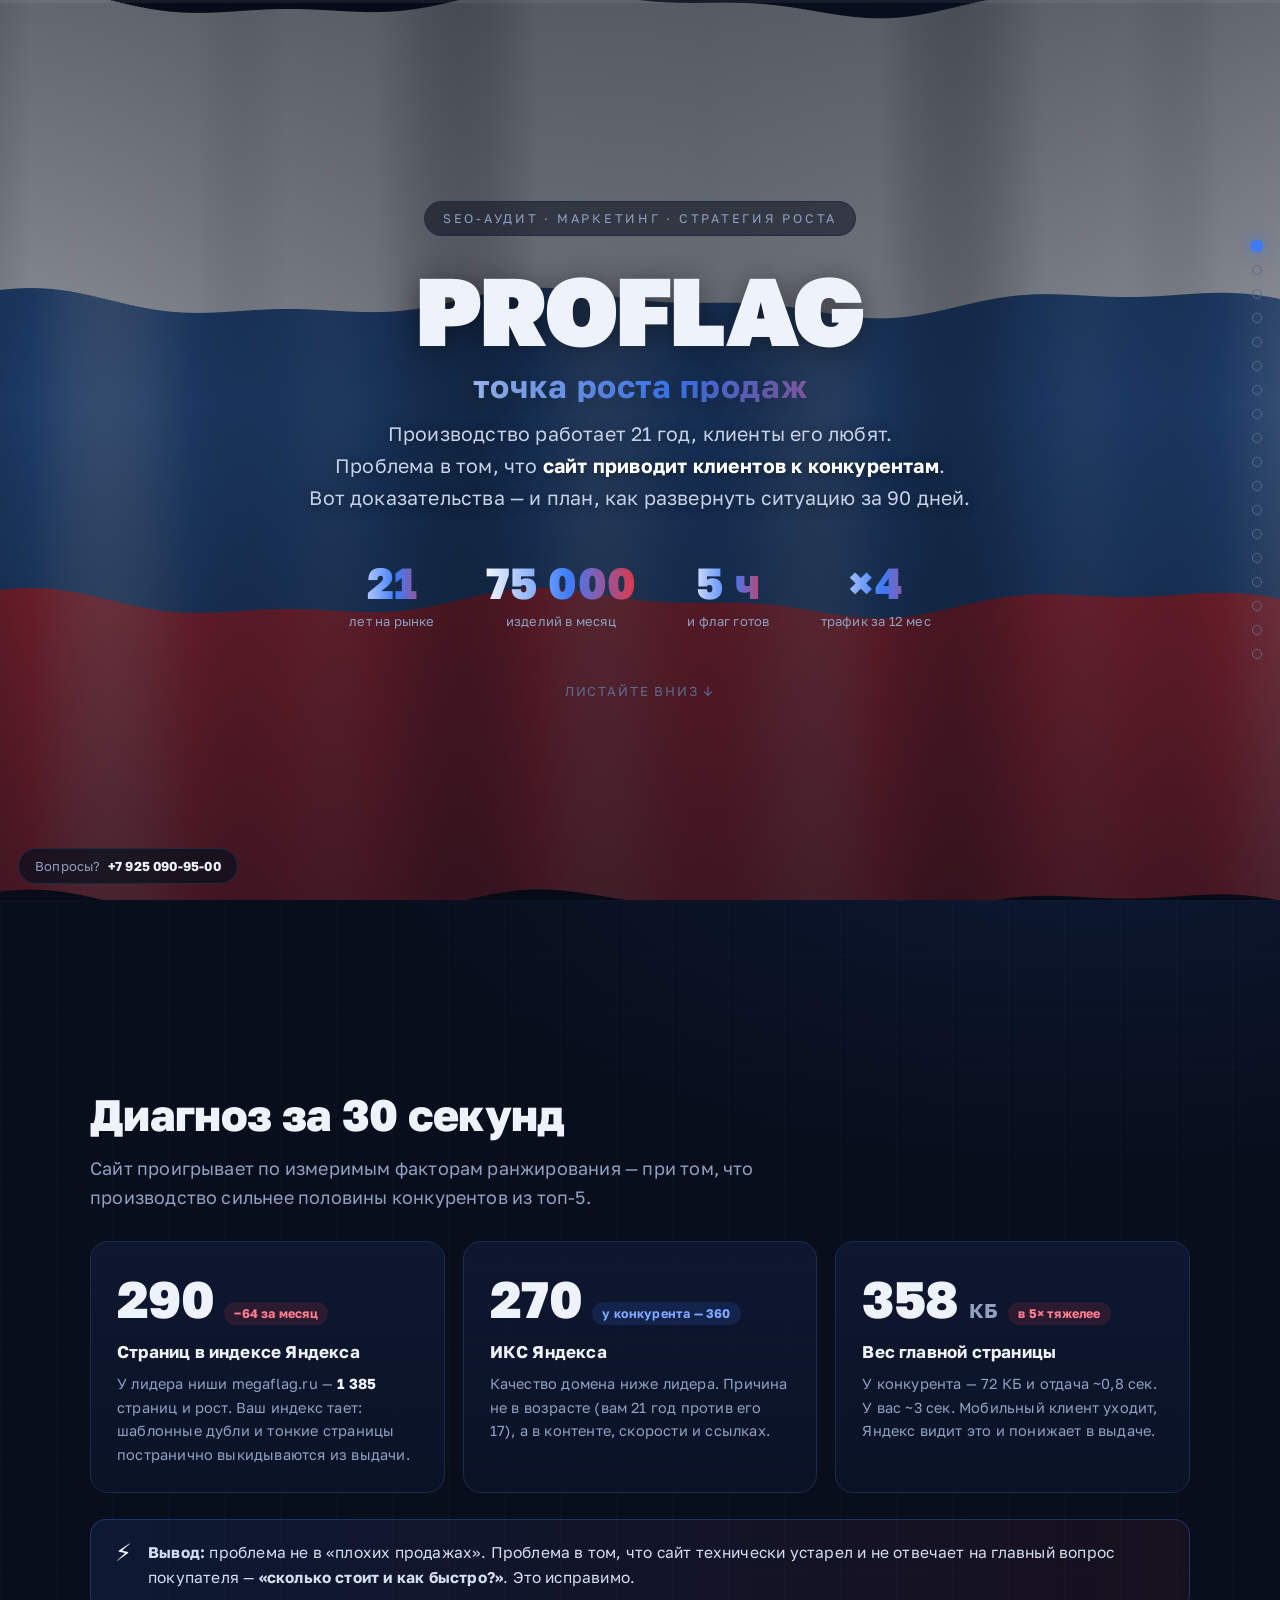
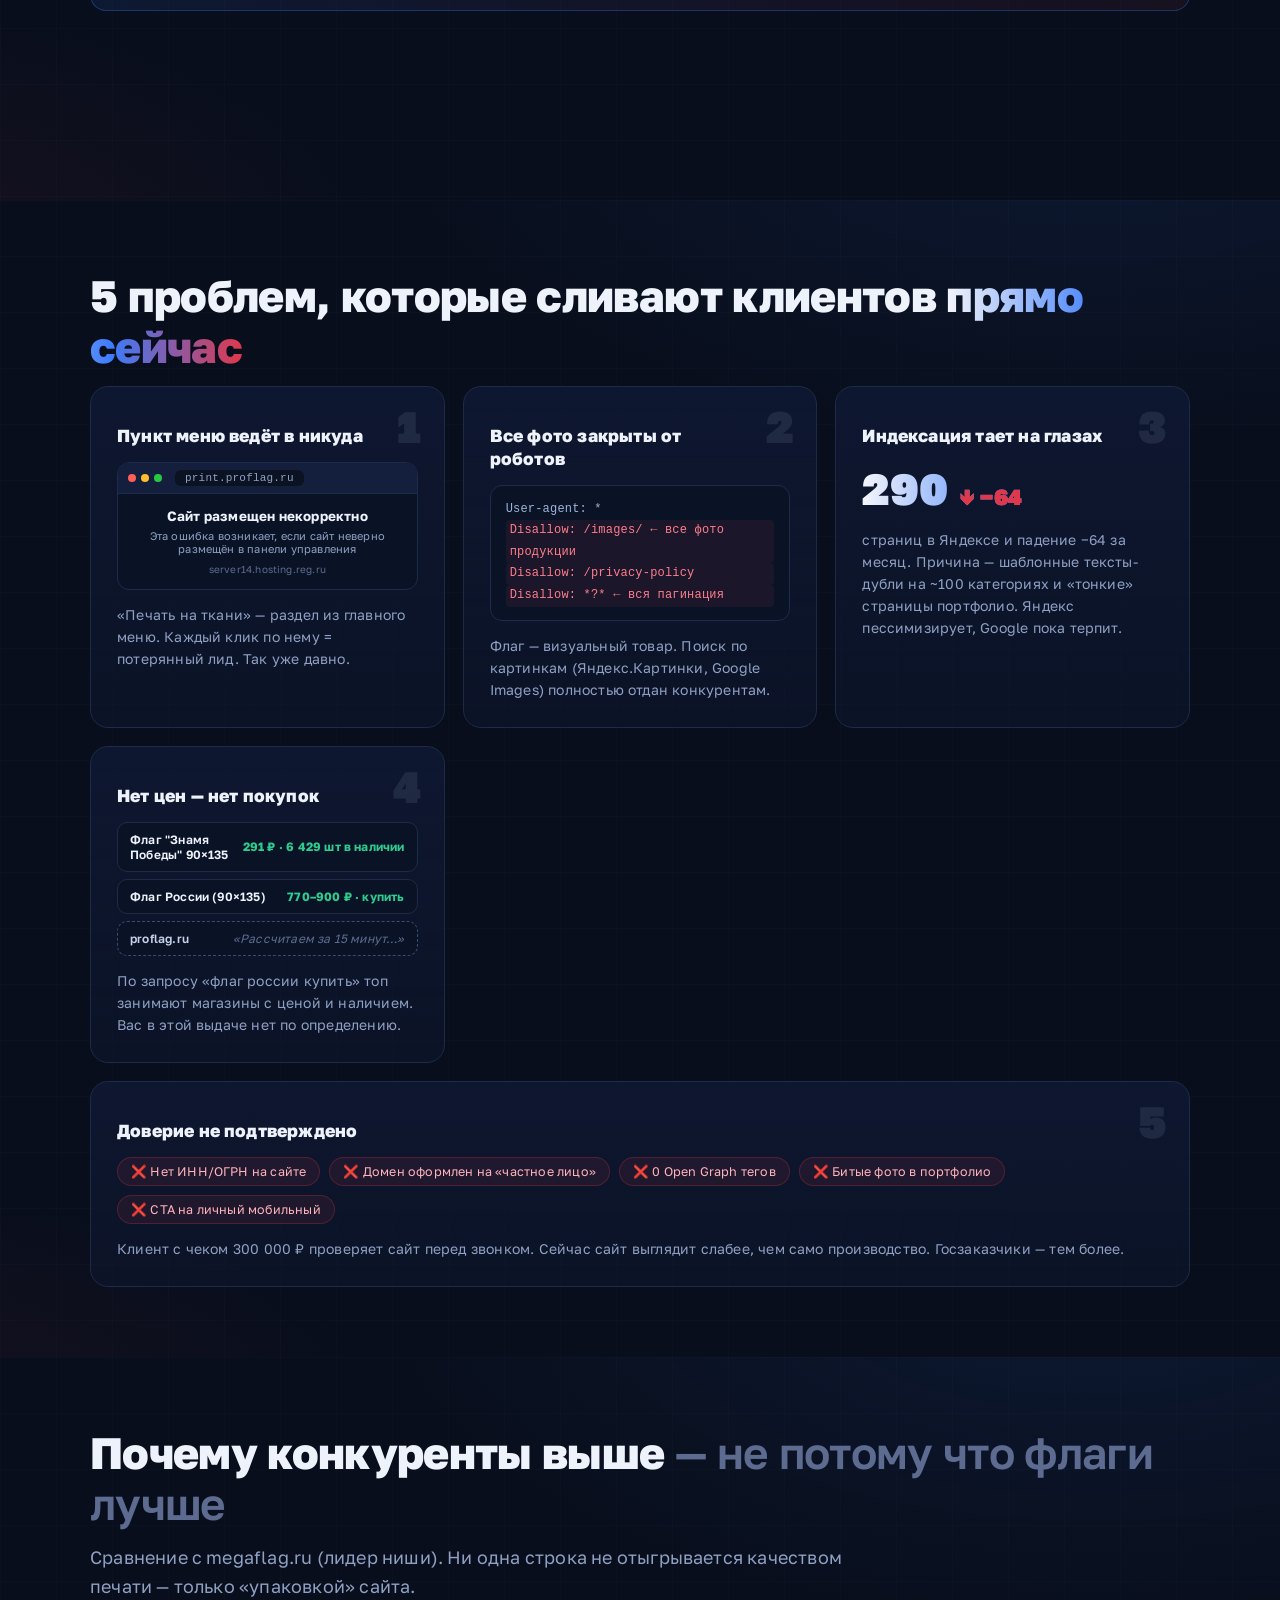
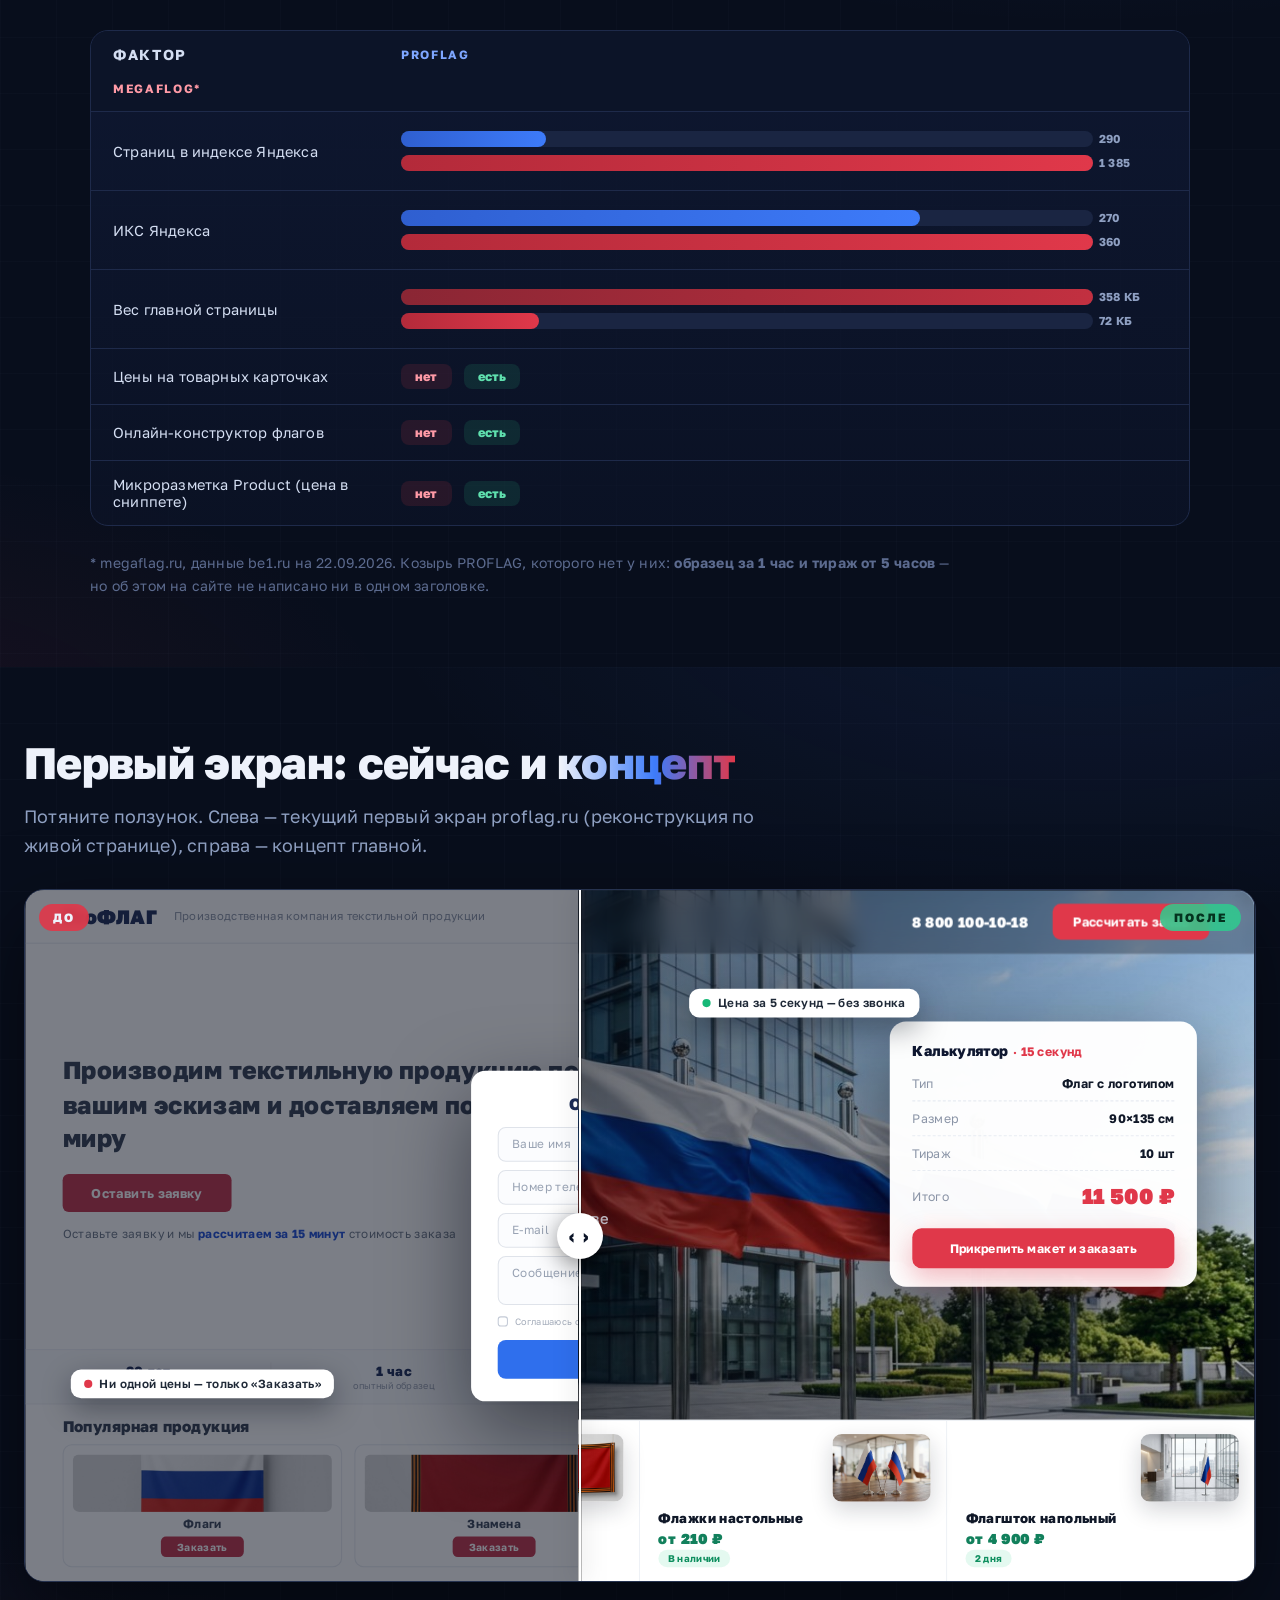
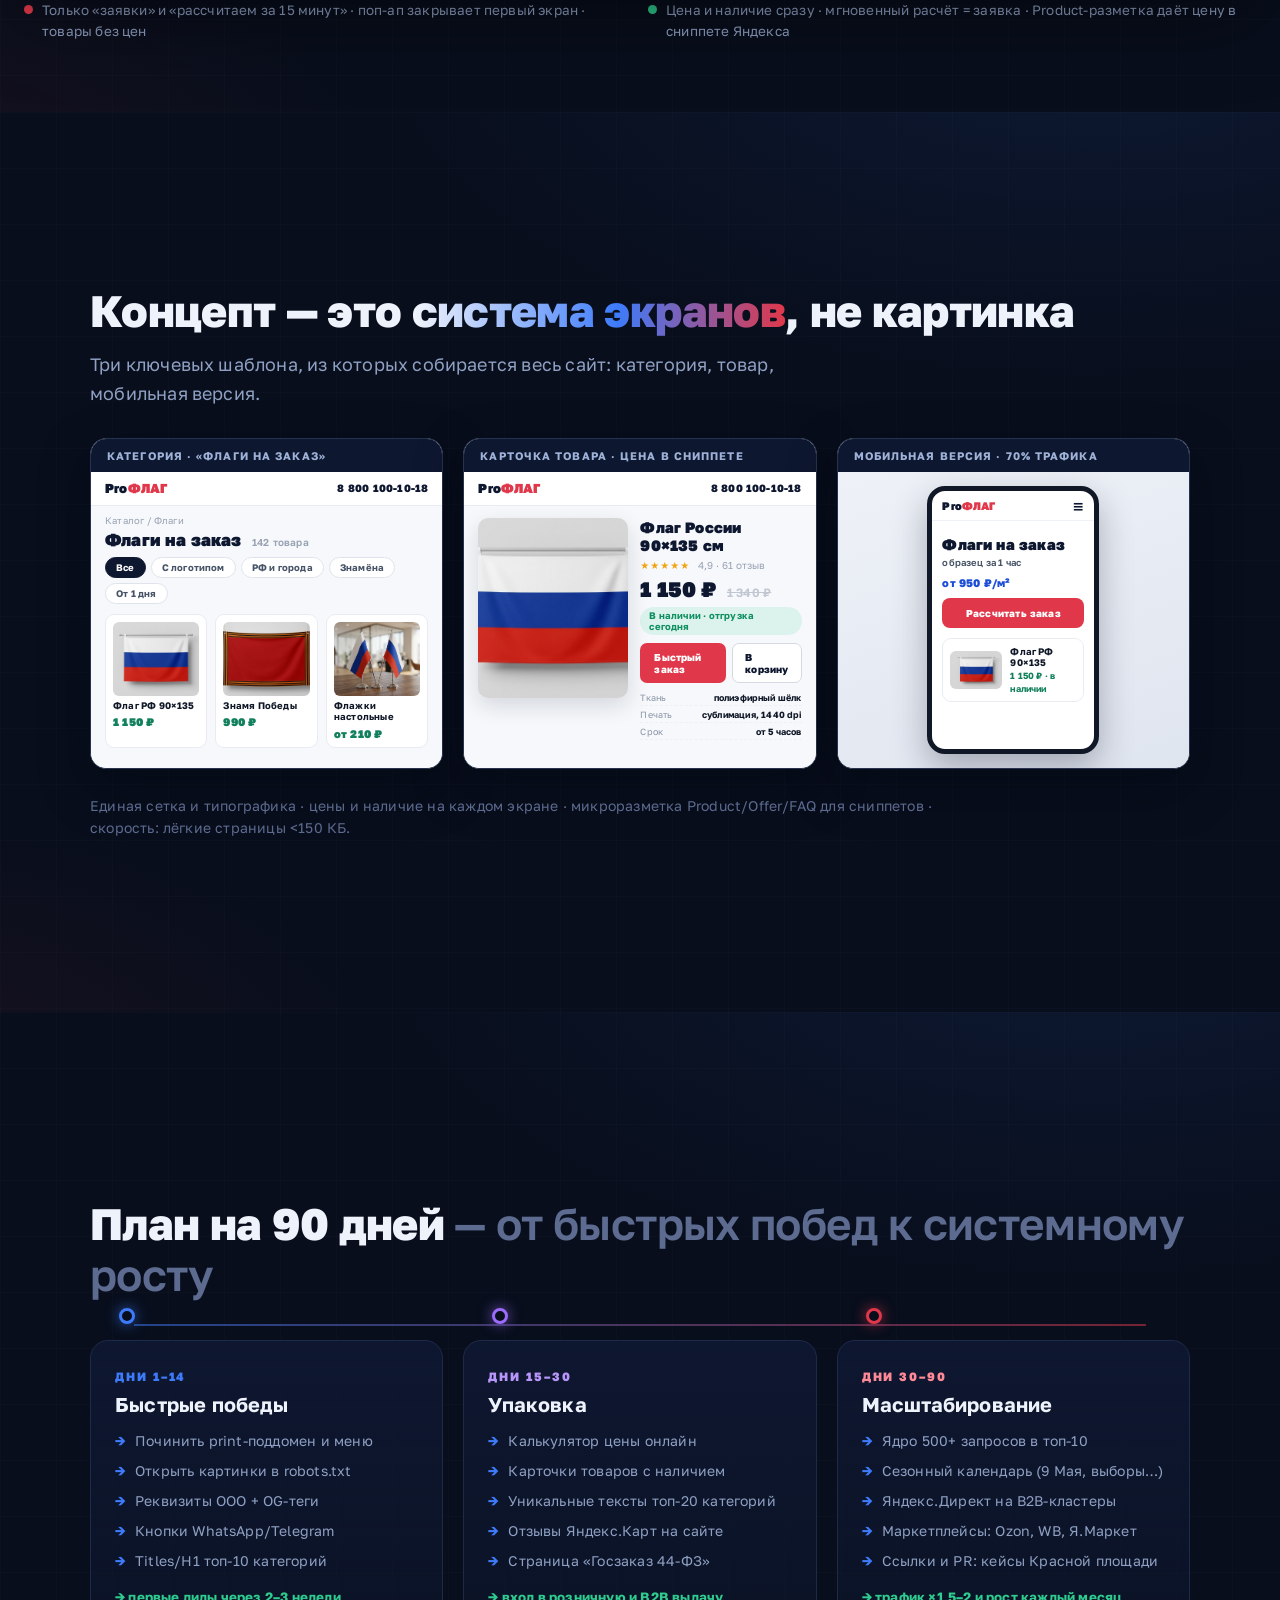
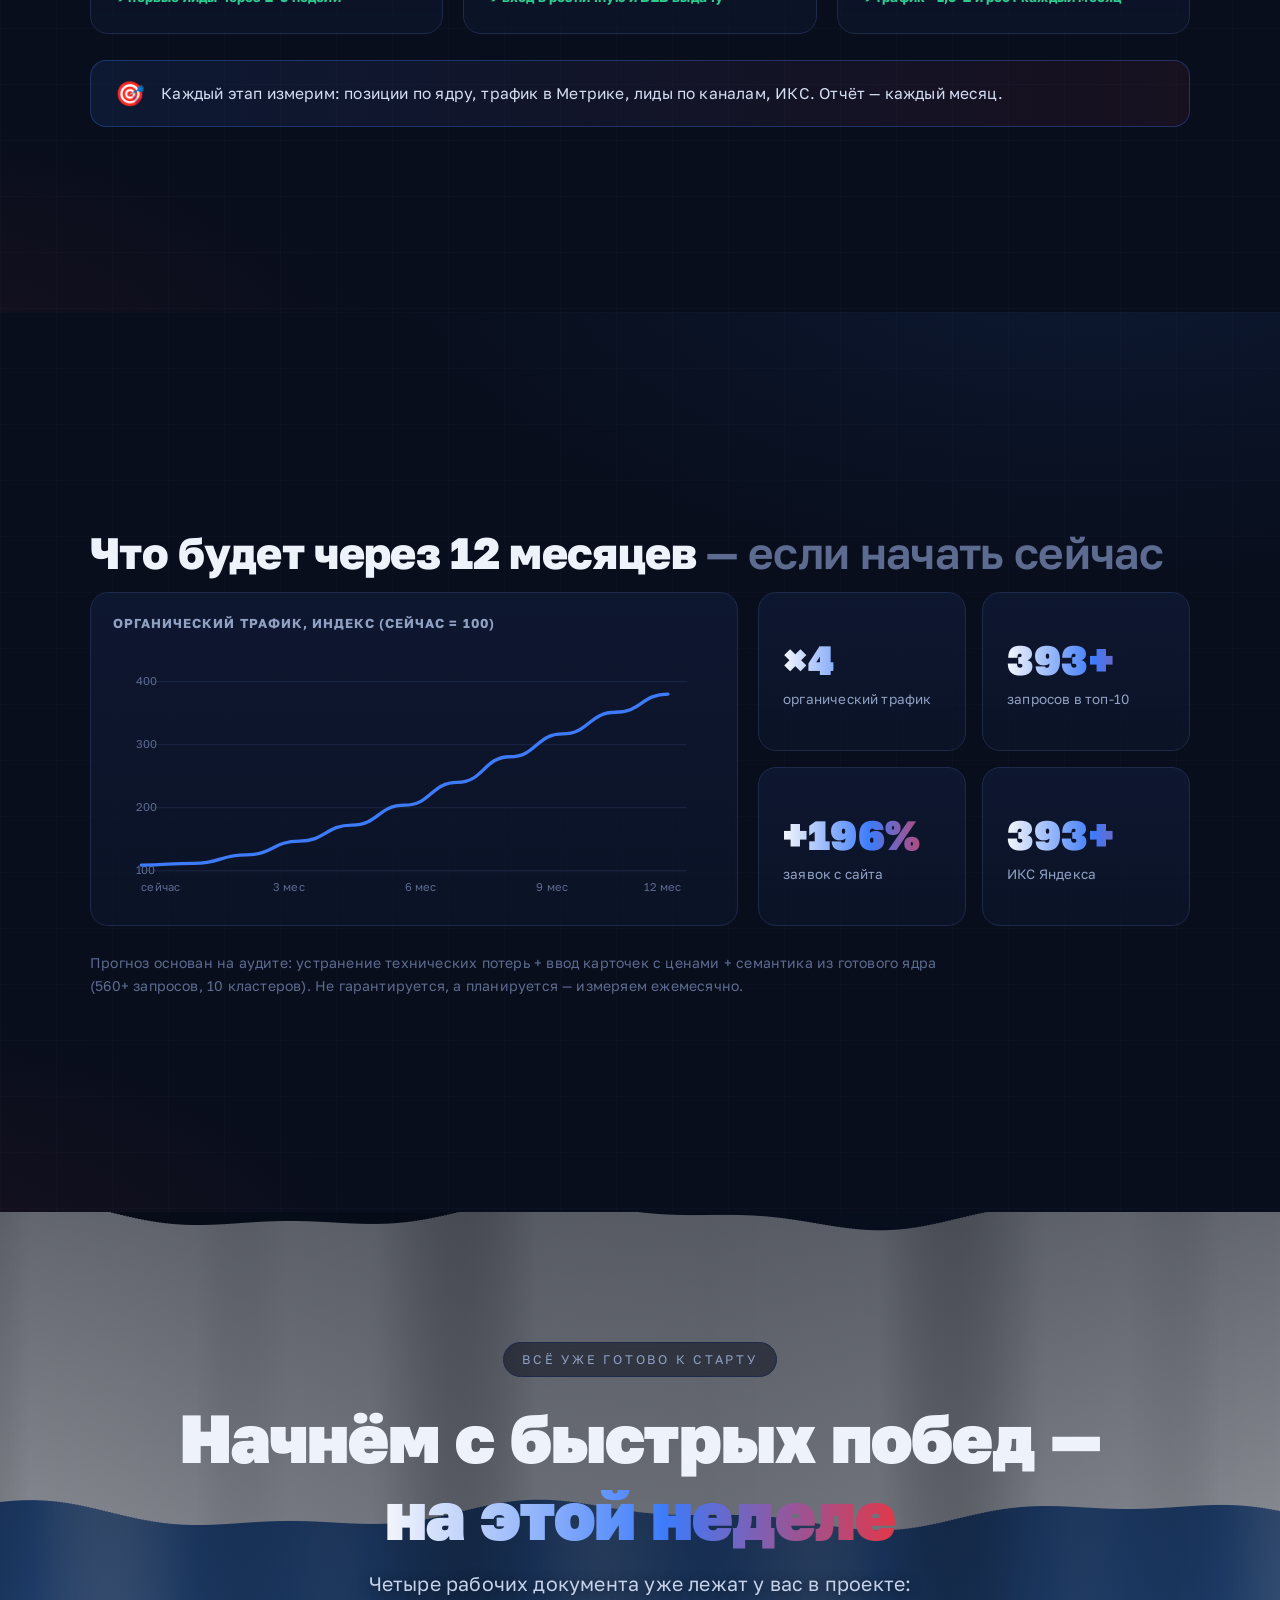
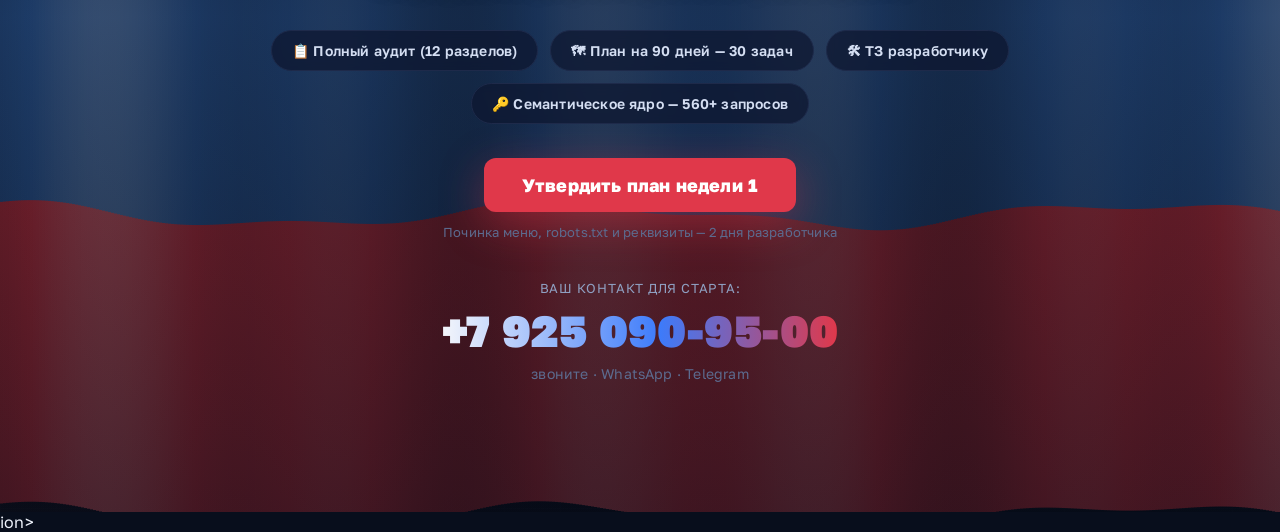
==== commit 3f2c47ec: "Макет ДО — точная реконструкция первого экрана proflag.ru, ПОСЛЕ — с векторным логотипом-флажком, но" ====
--- a/wow-demo/index.html
+++ b/wow-demo/index.html
@@ -173,29 +173,59 @@
 <!-- ================= 5. ДО / ПОСЛЕ ================= -->
 <section class="slide" data-dot="До / После">
   <div class="wrap wide-wrap">
-    <h2 class="rv">Как это может выглядеть <span class="accent-text">уже через месяц</span></h2>
-    <p class="lead rv" style="--d:.1s">Потяните ползунок — слева первый экран сейчас, справа концепт главной страницы.</p>
+    <h2 class="rv">Первый экран: сейчас и <span class="accent-text">концепт</span></h2>
+    <p class="lead rv" style="--d:.1s">Потяните ползунок. Слева — текущий первый экран proflag.ru (реконструкция по живой странице), справа — концепт главной.</p>
 
     <div class="ba rv" id="baSlider" style="--d:.2s">
       <div class="ba-layer ba-before">
         <div class="fit"><div class="mock mock-before">
           <div class="ob-body">
-            <img class="ob-photo" src="img/before-factory.jpg" alt="">
-            <div class="ob-veil"></div>
+
+            <!-- шапка -->
             <div class="ob-top">
               <span class="ob-logo">ProФЛАГ</span>
-              <span class="ob-nav">Каталог · О компании · Доставка · Контакты</span>
-              <span class="ob-phone">+7 (495) 128-10-18</span>
+              <span class="ob-slogan">Производственная компания текстильной продукции</span>
+              <span class="ob-tel">+7 (495) 128-10-18</span>
               <span class="ob-cta">Оставить заявку</span>
             </div>
-            <div class="ob-mid">
-              <div class="ob-h1">ПРОФЛАГ</div>
-              <div class="ob-sub">Производим текстильную продукцию<br>по вашим эскизам и доставляем по всему миру</div>
-              <span class="ob-btn">Оставить заявку</span>
-            </div>
-            <div class="ob-bar">Рассчитаем стоимость заказа за 15 минут&nbsp;&nbsp;·&nbsp;&nbsp;Доставим в любую точку России&nbsp;&nbsp;·&nbsp;&nbsp;Самовывоз из офиса в Москве</div>
-          </div>
-
+
+            <!-- герой: текст + 4 круга -->
+            <div class="ob-hero">
+              <div class="ob-left">
+                <div class="ob-h1">Производим текстильную продукцию по вашим эскизам и доставляем по всему миру</div>
+                <span class="ob-btn">Оставить заявку</span>
+                <div class="ob-note">Оставьте заявку и мы <b>рассчитаем за 15 минут</b> стоимость заказа</div>
+              </div>
+              <div class="ob-circles">
+                <div class="ob-circ"><img src="img/prod-rf.jpg" alt=""><span>Флаги</span></div>
+                <div class="ob-circ"><img src="img/prod-banner.jpg" alt=""><span>Баннеры</span></div>
+                <div class="ob-circ"><img src="img/prod-pillow.jpg" alt=""><span>Подушки</span></div>
+                <div class="ob-circ"><img src="img/prod-tshirt.jpg" alt=""><span>Одежда</span></div>
+              </div>
+            </div>
+
+            <!-- цифры -->
+            <div class="ob-stats">
+              <div><b>20 лет</b><span>на рынке</span></div>
+              <div><b>1 час</b><span>опытный образец</span></div>
+              <div><b>75 000</b><span>товаров в месяц</span></div>
+              <div><b>Доставка</b><span>в любую точку мира</span></div>
+              <div><b>Своё</b><span>производство</span></div>
+            </div>
+
+            <!-- популярная продукция -->
+            <div class="ob-pop">
+              <div class="ob-head">Популярная продукция <em>ВСЯ ПРОДУКЦИЯ</em></div>
+              <div class="ob-row">
+                <div class="ob-card"><img src="img/prod-rf.jpg" alt=""><b>Флаги</b><span>Заказать</span></div>
+                <div class="ob-card"><img src="img/prod-victory.jpg" alt=""><b>Знамена</b><span>Заказать</span></div>
+                <div class="ob-card"><img src="img/prod-tshirt.jpg" alt=""><b>Одежда</b><span>Заказать</span></div>
+                <div class="ob-card"><img src="img/prod-pillow.jpg" alt=""><b>Для интерьера</b><span>Заказать</span></div>
+              </div>
+            </div>
+          </div>
+
+          <!-- поп-ап -->
           <div class="ob-overlay">
             <div class="ob-modal">
               <span class="ob-x">×</span>
@@ -209,8 +239,8 @@
             </div>
           </div>
 
-          <div class="pin pin-red" style="left:56px;top:168px">Ни товара, ни цены на первом экране</div>
-          <div class="pin pin-red" style="left:788px;top:214px">Форма закрывает весь сайт</div>
+          <div class="pin pin-red" style="left:44px;top:468px">Ни одной цены — только «Заказать»</div>
+          <div class="pin pin-red" style="left:792px;top:128px">Поп-ап встречает посетителя</div>
         </div></div>
       </div>
 
@@ -220,7 +250,10 @@
             <img class="oa-photo" src="img/hero-flags.jpg" alt="">
             <div class="oa-grad"></div>
             <div class="oa-top">
-              <span class="oa-logo">Pro<i>ФЛАГ</i></span>
+              <span class="oa-logo">
+                <svg class="oa-mark" viewBox="0 0 22 26" aria-hidden="true"><path d="M3 2 C 9 0, 14 4, 20 2 L 20 12 C 14 14, 9 10, 3 12 Z" fill="#f4f6fb"/><path d="M3 6 C 9 4, 14 8, 20 6 L 20 9 C 14 11, 9 7, 3 9 Z" fill="#2e5fa3" opacity=".001"/><rect x="1.4" y="1" width="1.7" height="24" rx=".8" fill="#8fa0c2"/></svg>
+                Pro<i>ФЛАГ</i>
+              </span>
               <span class="oa-nav">Каталог · <b>Цены</b> · Доставка · Госзаказ · Кейсы</span>
               <span class="oa-phone">8 800 100-10-18</span>
               <span class="oa-cta">Рассчитать заказ</span>
@@ -260,9 +293,72 @@
     </div>
 
     <div class="ba-legend">
-      <div class="rv" style="--d:.3s"><span class="dot red"></span>Первый экран без товаров и цен · поп-ап закрывает контент · «рассчитаем за 15 минут» вместо ответа</div>
-      <div class="rv" style="--d:.4s"><span class="dot green"></span>Цена и наличие сразу · мгновенный расчёт = заявка · Product-разметка даёт цену прямо в сниппете Яндекса</div>
-    </div>
+      <div class="rv" style="--d:.3s"><span class="dot red"></span>Только «заявки» и «рассчитаем за 15 минут» · поп-ап закрывает первый экран · товары без цен</div>
+      <div class="rv" style="--d:.4s"><span class="dot green"></span>Цена и наличие сразу · мгновенный расчёт = заявка · Product-разметка даёт цену в сниппете Яндекса</div>
+    </div>
+  </div>
+</section>
+
+<!-- ================= 5b. СИСТЕМА ЭКРАНОВ ================= -->
+<section class="slide" data-dot="Экраны концепта">
+  <div class="wrap">
+    <h2 class="rv">Концепт — это <span class="accent-text">система экранов</span>, не картинка</h2>
+    <p class="lead rv" style="--d:.1s">Три ключевых шаблона, из которых собирается весь сайт: категория, товар, мобильная версия.</p>
+
+    <div class="shots">
+
+      <!-- КАТЕГОРИЯ -->
+      <div class="shot rv" style="--d:.15s">
+        <div class="shot-label">Категория · «Флаги на заказ»</div>
+        <div class="shot-body">
+          <div class="sh-top"><span class="sh-logo">Pro<i>ФЛАГ</i></span><span class="sh-phone">8 800 100-10-18</span></div>
+          <div class="sh-crumb">Каталог / Флаги</div>
+          <div class="sh-title">Флаги на заказ <em>142 товара</em></div>
+          <div class="sh-chips"><span class="act">Все</span><span>С логотипом</span><span>РФ и города</span><span>Знамёна</span><span>От 1 дня</span></div>
+          <div class="sh-tiles">
+            <div class="sh-tile"><img src="img/prod-rf.jpg" alt=""><b>Флаг РФ 90×135</b><span>1 150 ₽</span></div>
+            <div class="sh-tile"><img src="img/prod-victory.jpg" alt=""><b>Знамя Победы</b><span>990 ₽</span></div>
+            <div class="sh-tile"><img src="img/prod-desk.jpg" alt=""><b>Флажки настольные</b><span>от 210 ₽</span></div>
+          </div>
+        </div>
+      </div>
+
+      <!-- КАРТОЧКА ТОВАРА -->
+      <div class="shot rv" style="--d:.3s">
+        <div class="shot-label">Карточка товара · цена в сниппете</div>
+        <div class="shot-body sh-product">
+          <div class="sh-top"><span class="sh-logo">Pro<i>ФЛАГ</i></span><span class="sh-phone">8 800 100-10-18</span></div>
+          <div class="sh-pwrap">
+            <img class="sh-photo" src="img/prod-rf.jpg" alt="">
+            <div class="sh-info">
+              <div class="sh-name">Флаг России 90×135 см</div>
+              <div class="sh-rate">★★★★★ <em>4,9 · 61 отзыв</em></div>
+              <div class="sh-price">1 150 ₽ <s>1 340 ₽</s></div>
+              <div class="sh-stock">В наличии · отгрузка сегодня</div>
+              <div class="sh-btns"><span class="sh-buy">Быстрый заказ</span><span class="sh-cart">В корзину</span></div>
+              <div class="sh-params"><div><span>Ткань</span><em>полиэфирный шёлк</em></div><div><span>Печать</span><em>сублимация, 1440 dpi</em></div><div><span>Срок</span><em>от 5 часов</em></div></div>
+            </div>
+          </div>
+        </div>
+      </div>
+
+      <!-- МОБИЛЬНАЯ -->
+      <div class="shot rv" style="--d:.45s">
+        <div class="shot-label">Мобильная версия · 70% трафика</div>
+        <div class="shot-body sh-mob-wrap">
+          <div class="sh-phone-frame">
+            <div class="sh-mhead"><span class="sh-logo">Pro<i>ФЛАГ</i></span><span class="sh-burger">≡</span></div>
+            <div class="sh-mhero">Флаги на заказ<br><em>образец за 1 час</em></div>
+            <div class="sh-mprice">от 950 ₽/м²</div>
+            <span class="sh-mbtn">Рассчитать заказ</span>
+            <div class="sh-mtile"><img src="img/prod-rf.jpg" alt=""><div><b>Флаг РФ 90×135</b><span>1 150 ₽ · в наличии</span></div></div>
+          </div>
+        </div>
+      </div>
+
+    </div>
+
+    <p class="foot-note rv" style="--d:.55s">Единая сетка и типографика · цены и наличие на каждом экране · микроразметка Product/Offer/FAQ для сниппетов · скорость: лёгкие страницы &lt;150 КБ.</p>
   </div>
 </section>
 
@@ -385,3 +481,10 @@
 <script src="js/app.js"></script>
 </body>
 </html>
+ion>
+
+</main>
+
+<script src="js/app.js"></script>
+</body>
+</html>
--- a/wow-demo/css/style.css
+++ b/wow-demo/css/style.css
@@ -173,27 +173,42 @@
 .pin-green::before{background:#17b877}
 
 /* ================================================= */
-/* ============ МОК «ДО» — текущий сайт ============ */
+/* ============ МОК «ДО» — реконструкция ============ */
 /* ================================================= */
-.mock-before{background:#eef0f4}
-.ob-body{position:absolute;inset:0}
-.ob-photo{position:absolute;inset:0;width:100%;height:100%;object-fit:cover;filter:saturate(.9) contrast(.97) brightness(.98)}
-.ob-veil{position:absolute;inset:0;background:rgba(238,241,246,.4)}
-
-.ob-top{position:absolute;top:0;left:0;right:0;height:58px;background:#fff;border-bottom:1px solid #e5e8ee;
-  display:flex;align-items:center;gap:22px;padding:0 40px;box-shadow:0 2px 14px rgba(20,30,50,.06)}
+.mock-before{background:#fff;color:#1f2937}
+.ob-body{position:absolute;inset:0;display:flex;flex-direction:column}
+
+.ob-top{height:52px;display:flex;align-items:center;gap:16px;padding:0 36px;border-bottom:1px solid #e8ebf1;flex-shrink:0}
 .ob-logo{font-size:19px;font-weight:900;color:#1a2b57}
-.ob-nav{flex:1;font-size:12.5px;color:#6b7787}
-.ob-phone{font-size:13px;font-weight:700;color:#1a2b57}
-.ob-cta{background:#2f6fed;color:#fff;font-size:12px;font-weight:700;padding:9px 18px;border-radius:7px}
-
-.ob-mid{position:absolute;left:60px;top:186px;width:560px}
-.ob-h1{font-size:46px;font-weight:900;color:#1a2b57;letter-spacing:-.01em;text-shadow:0 1px 0 #fff}
-.ob-sub{margin-top:14px;font-size:15px;color:#3f4a5c;line-height:1.55;font-weight:500}
-.ob-btn{display:inline-block;margin-top:26px;background:#c2344a;color:#fff;font-size:13.5px;font-weight:700;padding:13px 32px;border-radius:7px;box-shadow:0 6px 18px rgba(160,40,60,.25)}
-
-.ob-bar{position:absolute;bottom:0;left:0;right:0;height:46px;background:#eaf1ff;border-top:1px solid #d8e4fa;
-  display:flex;align-items:center;justify-content:center;color:#1d4ed8;font-size:12.5px;font-weight:600}
+.ob-slogan{flex:1;font-size:11px;color:#8a94a6;line-height:1.3}
+.ob-tel{font-size:12.5px;font-weight:700;color:#1a2b57}
+.ob-cta{background:#fff;border:1.5px solid #2f6fed;color:#2f6fed;font-size:11.5px;font-weight:700;padding:8px 16px;border-radius:7px}
+
+.ob-hero{flex:1;display:flex;align-items:center;gap:24px;padding:0 36px;min-height:0}
+.ob-left{width:520px;flex-shrink:0}
+.ob-h1{font-size:24px;font-weight:800;color:#333f52;line-height:1.4}
+.ob-btn{display:inline-block;margin-top:18px;background:#c2344a;color:#fff;font-size:12.5px;font-weight:700;padding:11px 28px;border-radius:6px}
+.ob-note{margin-top:14px;font-size:11.5px;color:#6b7787}
+.ob-note b{color:#1d4ed8}
+.ob-circles{flex:1;display:grid;grid-template-columns:repeat(2,138px);gap:18px 24px;justify-content:center}
+.ob-circ{display:flex;flex-direction:column;align-items:center;gap:7px}
+.ob-circ img{width:120px;height:120px;border-radius:50%;object-fit:cover;box-shadow:0 10px 26px rgba(20,30,50,.16)}
+.ob-circ span{font-size:12px;font-weight:700;color:#3a4658}
+
+.ob-stats{height:54px;display:flex;align-items:center;border-top:1px solid #eef1f5;border-bottom:1px solid #eef1f5;flex-shrink:0;background:#fafbfd}
+.ob-stats div{flex:1;display:flex;flex-direction:column;align-items:center;gap:1px;border-right:1px solid #eef1f5}
+.ob-stats div:last-child{border-right:none}
+.ob-stats b{font-size:13px;font-weight:800;color:#1a2b57}
+.ob-stats span{font-size:9px;color:#98a2b3}
+
+.ob-pop{padding:12px 36px 14px;flex-shrink:0}
+.ob-head{display:flex;align-items:baseline;justify-content:space-between;font-size:15px;font-weight:800;color:#333f52;margin-bottom:9px}
+.ob-head em{font-style:normal;font-size:10px;font-weight:700;color:#2f6fed;letter-spacing:.06em}
+.ob-row{display:grid;grid-template-columns:repeat(4,1fr);gap:12px}
+.ob-card{border:1px solid #e8ebf1;border-radius:9px;padding:9px;display:flex;flex-direction:column;align-items:center;gap:5px}
+.ob-card img{width:100%;height:56px;object-fit:cover;border-radius:6px}
+.ob-card b{font-size:11.5px;font-weight:700;color:#3a4658}
+.ob-card span{font-size:10px;font-weight:700;color:#fff;background:#c2344a;border-radius:5px;padding:4px 16px}
 
 .ob-overlay{position:absolute;inset:0;background:rgba(15,21,36,.55);display:flex;align-items:center;justify-content:center;z-index:4}
 .ob-modal{position:relative;width:330px;background:#fff;border-radius:14px;box-shadow:0 30px 80px rgba(4,8,18,.5);padding:22px 26px 22px;display:flex;flex-direction:column;gap:8px}
@@ -217,7 +232,8 @@
 
 .oa-top{position:absolute;top:0;left:0;right:0;height:62px;display:flex;align-items:center;gap:24px;padding:0 44px;
   background:rgba(8,13,25,.32);backdrop-filter:blur(10px);border-bottom:1px solid rgba(255,255,255,.09)}
-.oa-logo{font-size:19px;font-weight:900;color:#fff}
+.oa-logo{font-size:19px;font-weight:900;color:#fff;display:flex;align-items:center;gap:8px}
+.oa-mark{width:17px;height:20px;flex-shrink:0;filter:drop-shadow(0 2px 4px rgba(0,0,0,.4))}
 .oa-logo i{font-style:normal;color:#ff6273}
 .oa-nav{flex:1;font-size:12.5px;color:rgba(232,239,250,.72)}
 .oa-nav b{color:#fff;font-weight:800}
@@ -252,6 +268,59 @@
 .oa-card b{font-size:13px;font-weight:800;color:#101828;line-height:1.25}
 .oa-card span{font-size:14px;font-weight:900;color:#12805c}
 .oa-card em{font-style:normal;font-size:9.5px;font-weight:700;color:#0f8f5f;background:rgba(46,204,143,.13);padding:3px 9px;border-radius:100px}
+
+/* ============ СИСТЕМА ЭКРАНОВ (мини-макеты) ============ */
+.shots{display:grid;grid-template-columns:repeat(3,1fr);gap:20px}
+@media(max-width:960px){.shots{grid-template-columns:1fr}}
+.shot{background:#fff;border-radius:16px;overflow:hidden;box-shadow:0 18px 50px rgba(3,7,16,.45);border:1px solid #26324f}
+.shot-label{background:#0e1730;color:#9fb2d8;font-size:11px;font-weight:700;letter-spacing:.1em;text-transform:uppercase;padding:10px 16px}
+.shot-body{position:relative;height:296px;background:#f6f8fb;color:#101828;overflow:hidden;font-size:11px}
+
+.sh-top{height:34px;background:#fff;border-bottom:1px solid #e8ecf2;display:flex;align-items:center;justify-content:space-between;padding:0 14px}
+.sh-logo{font-size:13px;font-weight:900;color:#0e1730}
+.sh-logo i{font-style:normal;color:#e0384a}
+.sh-phone{font-size:10.5px;font-weight:800;color:#0e1730}
+.sh-crumb{padding:9px 14px 0;font-size:9.5px;color:#98a2b3}
+.sh-title{padding:3px 14px 7px;font-size:17px;font-weight:900;color:#0e1730}
+.sh-title em{font-style:normal;font-size:10px;font-weight:600;color:#98a2b3;margin-left:6px}
+.sh-chips{display:flex;gap:5px;padding:0 14px 10px;flex-wrap:wrap}
+.sh-chips span{font-size:9.5px;font-weight:700;color:#475467;border:1px solid #dfe4ec;border-radius:100px;padding:4px 10px;background:#fff}
+.sh-chips .act{background:#0e1730;color:#fff;border-color:#0e1730}
+.sh-tiles{display:grid;grid-template-columns:repeat(3,1fr);gap:8px;padding:0 14px}
+.sh-tile{background:#fff;border:1px solid #e8ecf2;border-radius:9px;padding:7px;display:flex;flex-direction:column;gap:4px}
+.sh-tile img{width:100%;height:74px;object-fit:cover;border-radius:6px}
+.sh-tile b{font-size:9.5px;font-weight:700;color:#101828;line-height:1.25}
+.sh-tile span{font-size:11px;font-weight:900;color:#12805c}
+
+.sh-product .sh-pwrap{display:flex;gap:12px;padding:12px 14px}
+.sh-photo{width:150px;height:180px;object-fit:cover;border-radius:10px;box-shadow:0 8px 22px rgba(16,24,40,.14)}
+.sh-info{flex:1;display:flex;flex-direction:column;gap:5px;min-width:0}
+.sh-name{font-size:15px;font-weight:900;color:#0e1730;line-height:1.2}
+.sh-rate{font-size:10px;color:#f0a411;letter-spacing:1px}
+.sh-rate em{font-style:normal;color:#98a2b3;letter-spacing:0;margin-left:4px}
+.sh-price{font-size:21px;font-weight:900;color:#0e1730}
+.sh-price s{font-size:12px;color:#c0c7d2;font-weight:600;margin-left:5px}
+.sh-stock{font-size:9.5px;font-weight:700;color:#0f8f5f;background:rgba(46,204,143,.13);align-self:flex-start;padding:3px 9px;border-radius:100px}
+.sh-btns{display:flex;gap:6px;margin-top:3px}
+.sh-buy{background:#e0384a;color:#fff;font-size:10px;font-weight:800;padding:8px 14px;border-radius:7px}
+.sh-cart{border:1.5px solid #d5dae2;color:#0e1730;font-size:10px;font-weight:800;padding:7px 12px;border-radius:7px;background:#fff}
+.sh-params{margin-top:4px;display:flex;flex-direction:column;gap:3px}
+.sh-params div{display:flex;justify-content:space-between;font-size:9px;color:#8a94a6;border-bottom:1px dashed #edf0f4;padding-bottom:2px}
+.sh-params em{font-style:normal;font-weight:700;color:#101828}
+
+.sh-mob-wrap{display:flex;align-items:center;justify-content:center;background:linear-gradient(160deg,#eef1f7,#dfe5ef)}
+.sh-phone-frame{width:172px;height:268px;background:#fff;border-radius:18px;border:5px solid #101828;box-shadow:0 14px 34px rgba(16,24,40,.3);overflow:hidden;display:flex;flex-direction:column}
+.sh-mhead{height:30px;display:flex;align-items:center;justify-content:space-between;padding:0 10px;border-bottom:1px solid #eef1f5}
+.sh-mhead .sh-logo{font-size:11px}
+.sh-burger{font-size:14px;color:#0e1730;font-weight:800}
+.sh-mhero{padding:14px 10px 0;font-size:15px;font-weight:900;color:#0e1730;line-height:1.2}
+.sh-mhero em{font-style:normal;display:block;font-size:9.5px;color:#475467;font-weight:600;margin-top:4px}
+.sh-mprice{padding:8px 10px 0;font-size:11px;font-weight:800;color:#1d4ed8}
+.sh-mbtn{margin:9px 10px 0;background:#e0384a;color:#fff;text-align:center;font-size:10px;font-weight:800;padding:9px 0;border-radius:8px}
+.sh-mtile{margin:10px 10px 0;border:1px solid #e8ecf2;border-radius:9px;padding:7px;display:flex;gap:8px;align-items:center}
+.sh-mtile img{width:52px;height:38px;object-fit:cover;border-radius:6px}
+.sh-mtile b{display:block;font-size:9.5px;color:#101828}
+.sh-mtile span{font-size:9px;color:#12805c;font-weight:700}
 
 /* ============ TIMELINE ============ */
 .timeline{display:grid;grid-template-columns:repeat(3,1fr);gap:20px;position:relative;margin-top:10px}
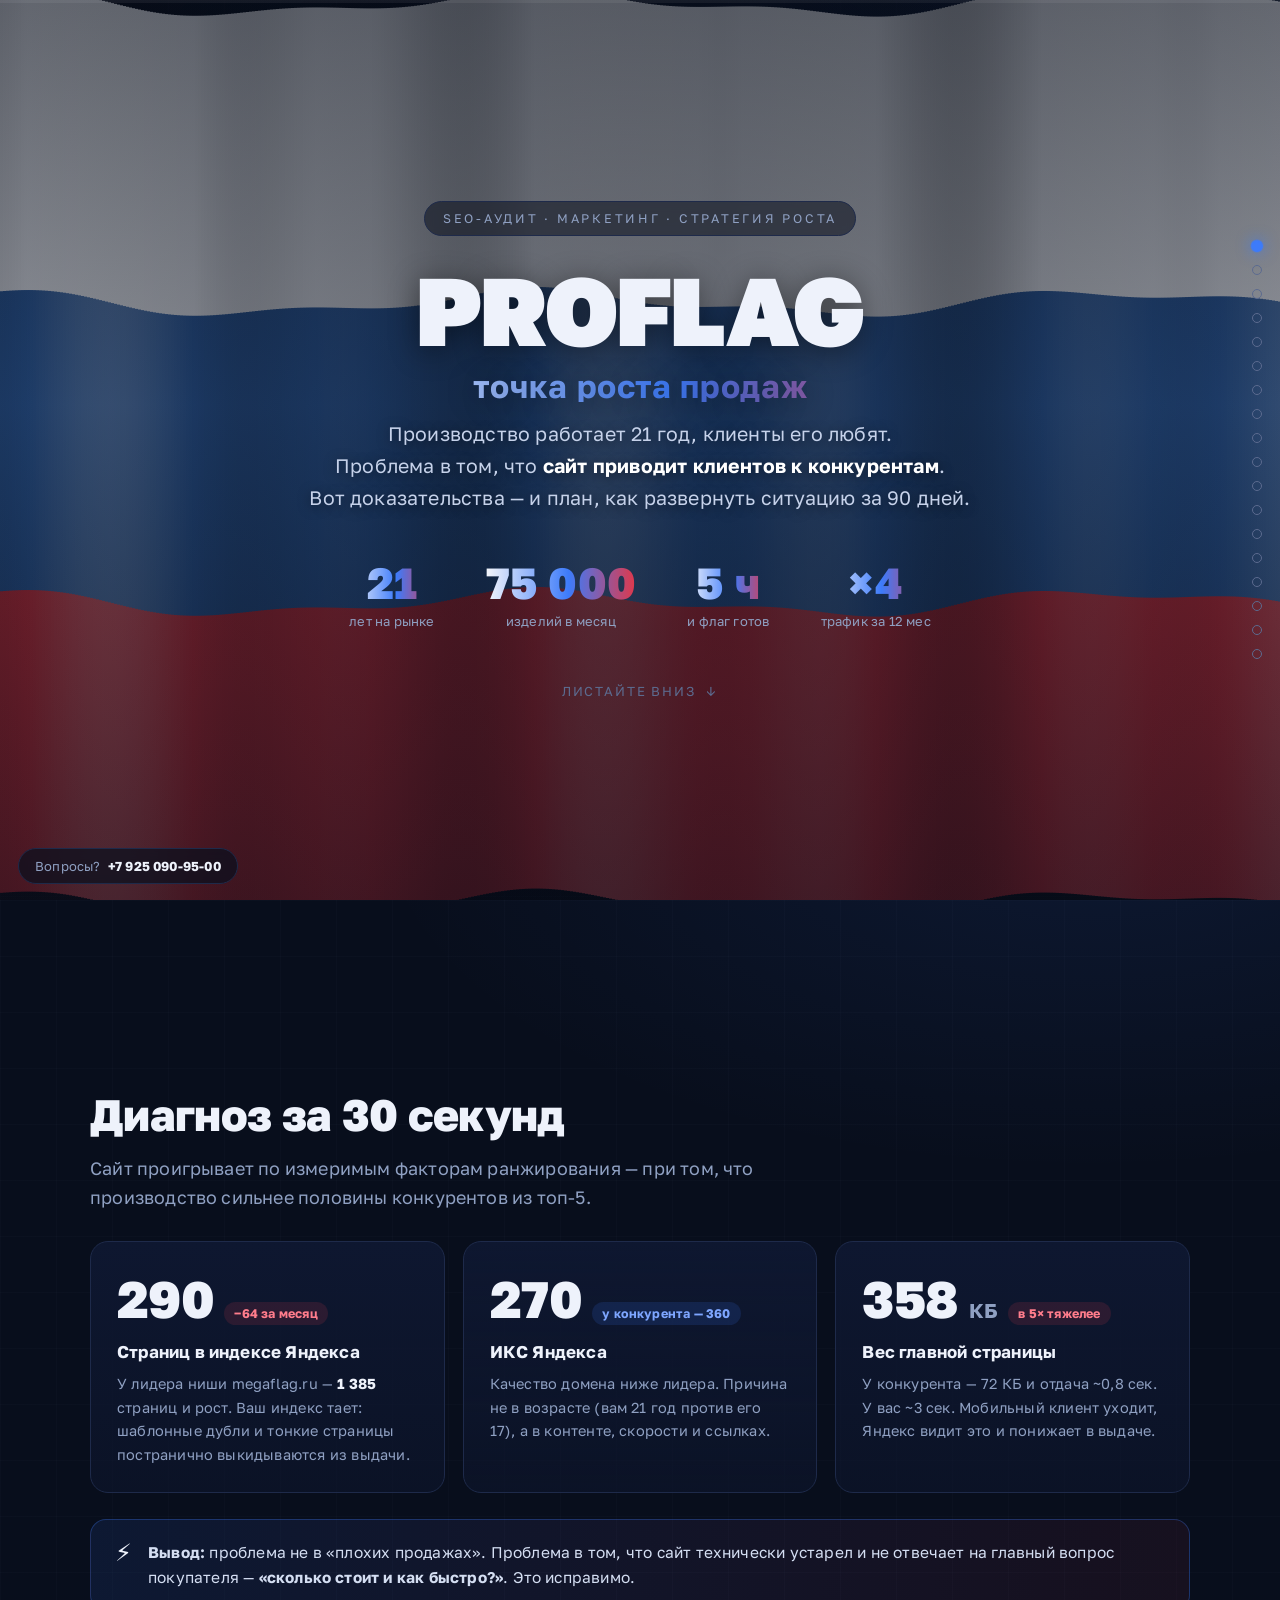
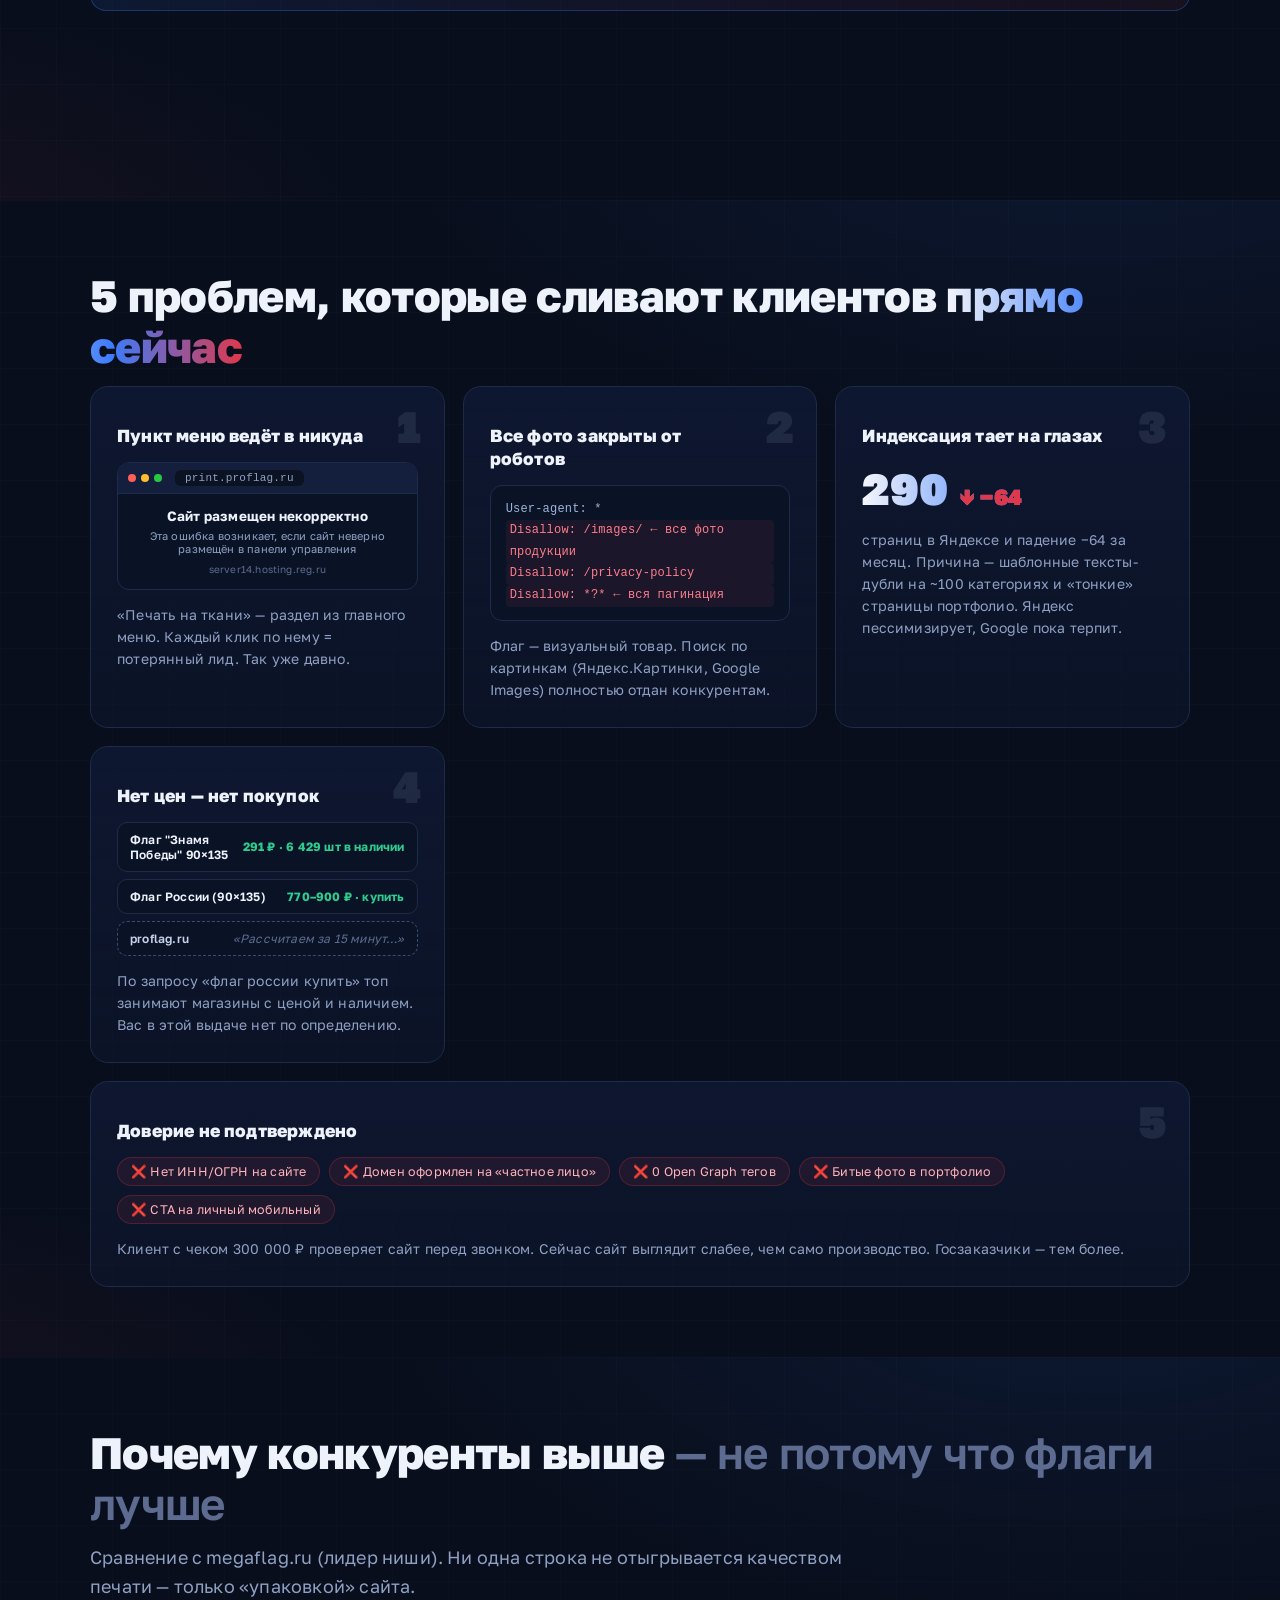
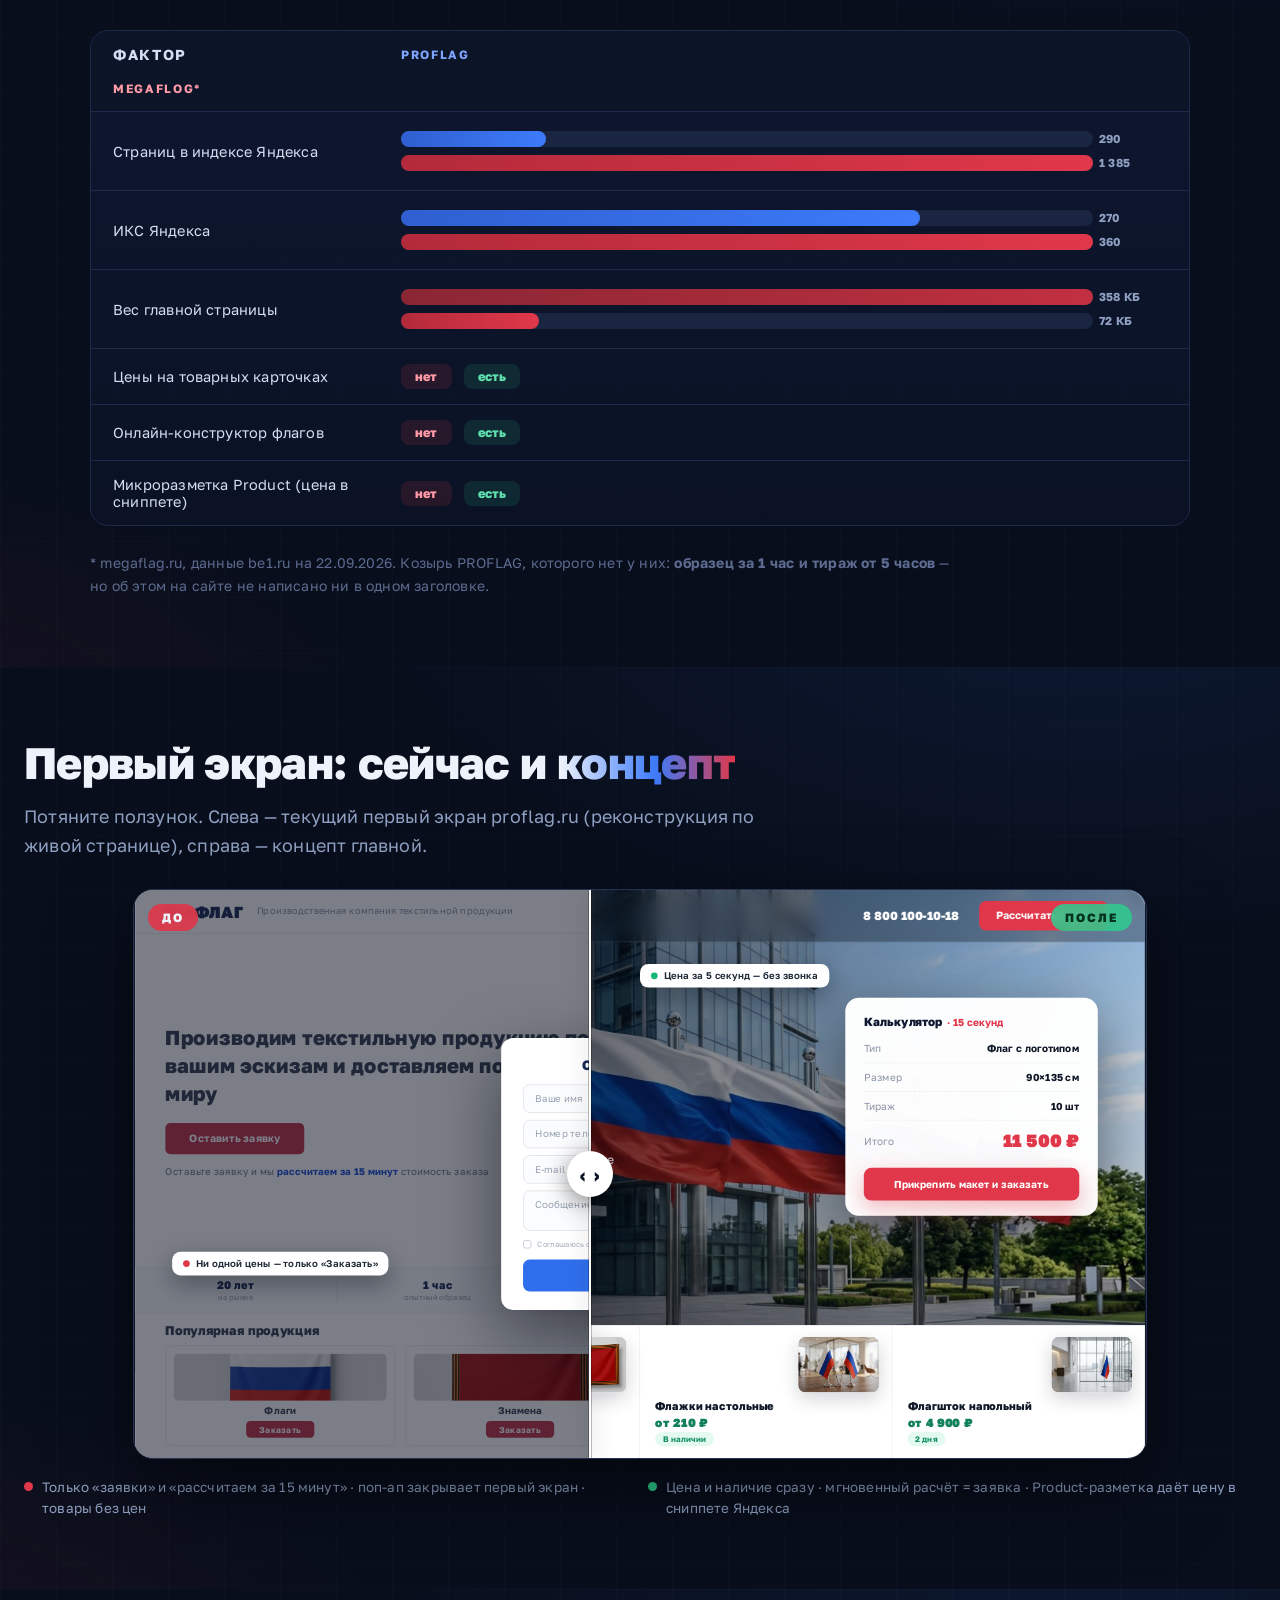
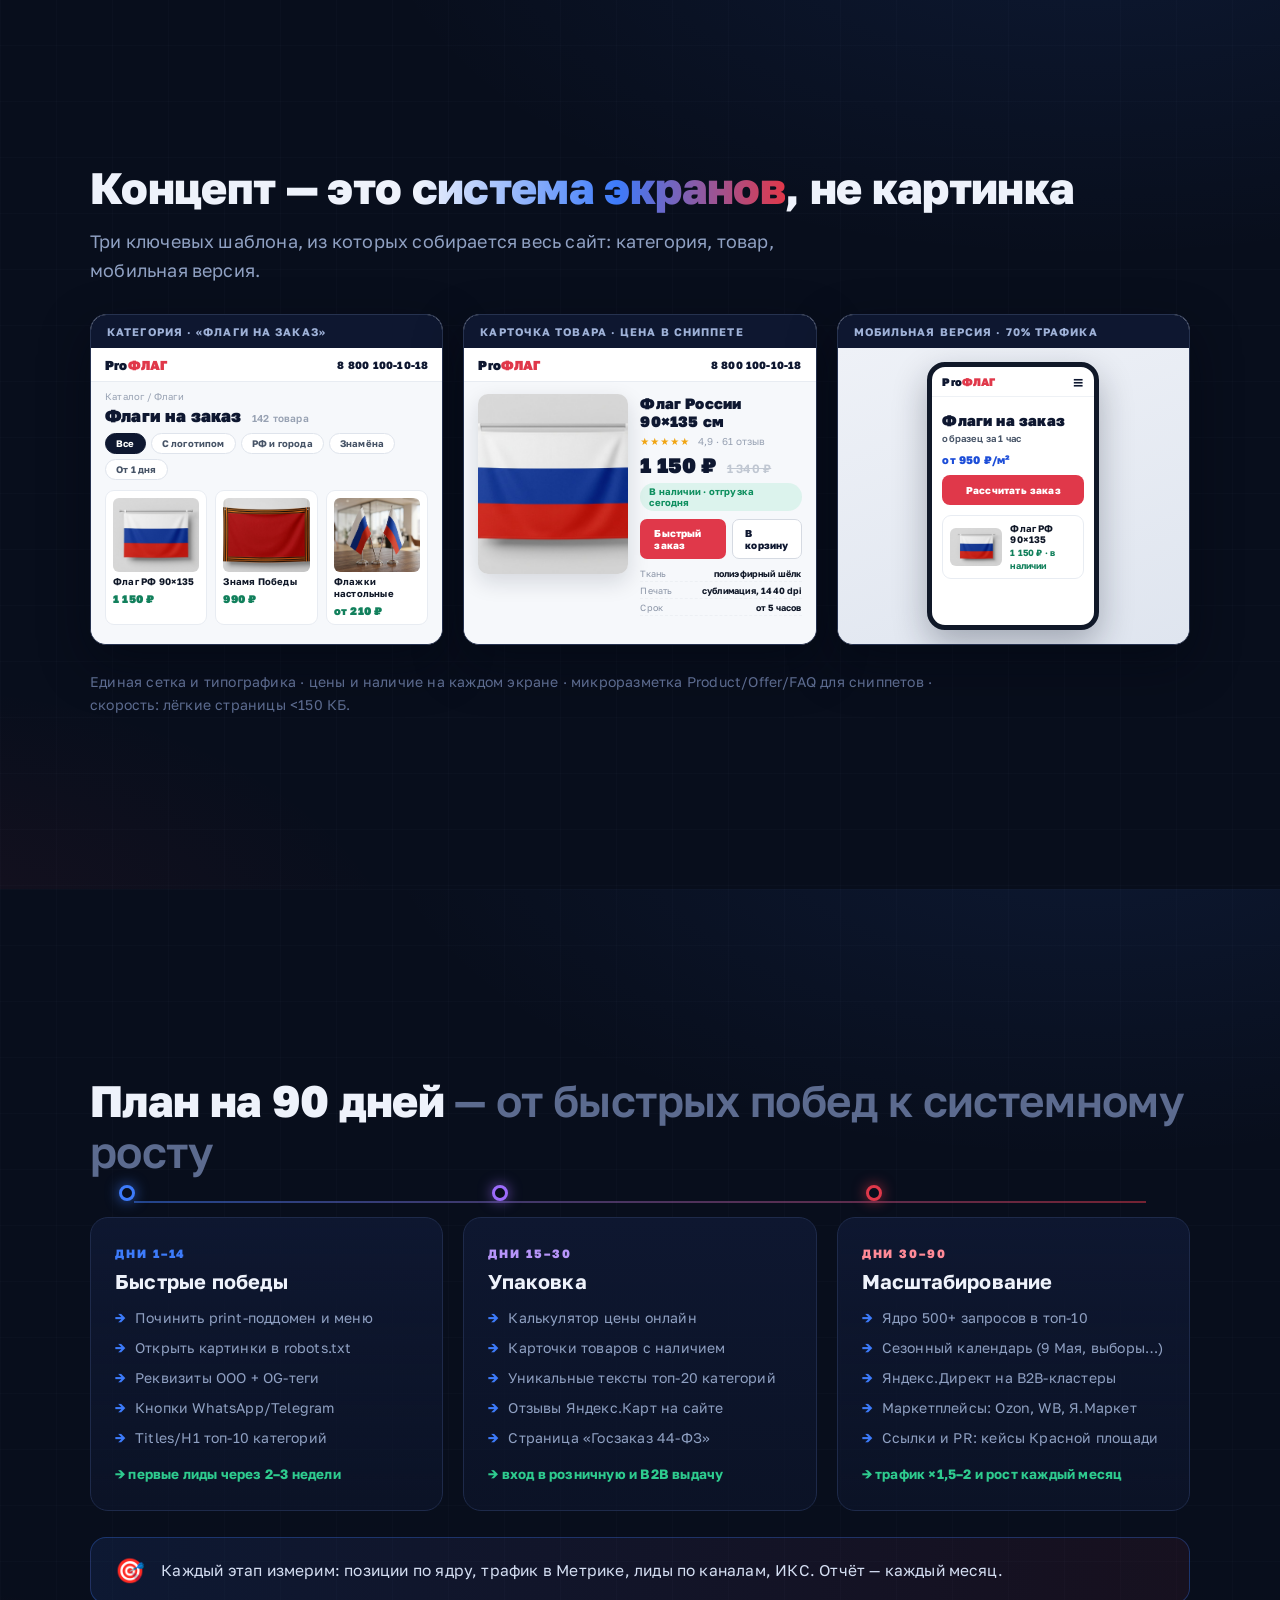
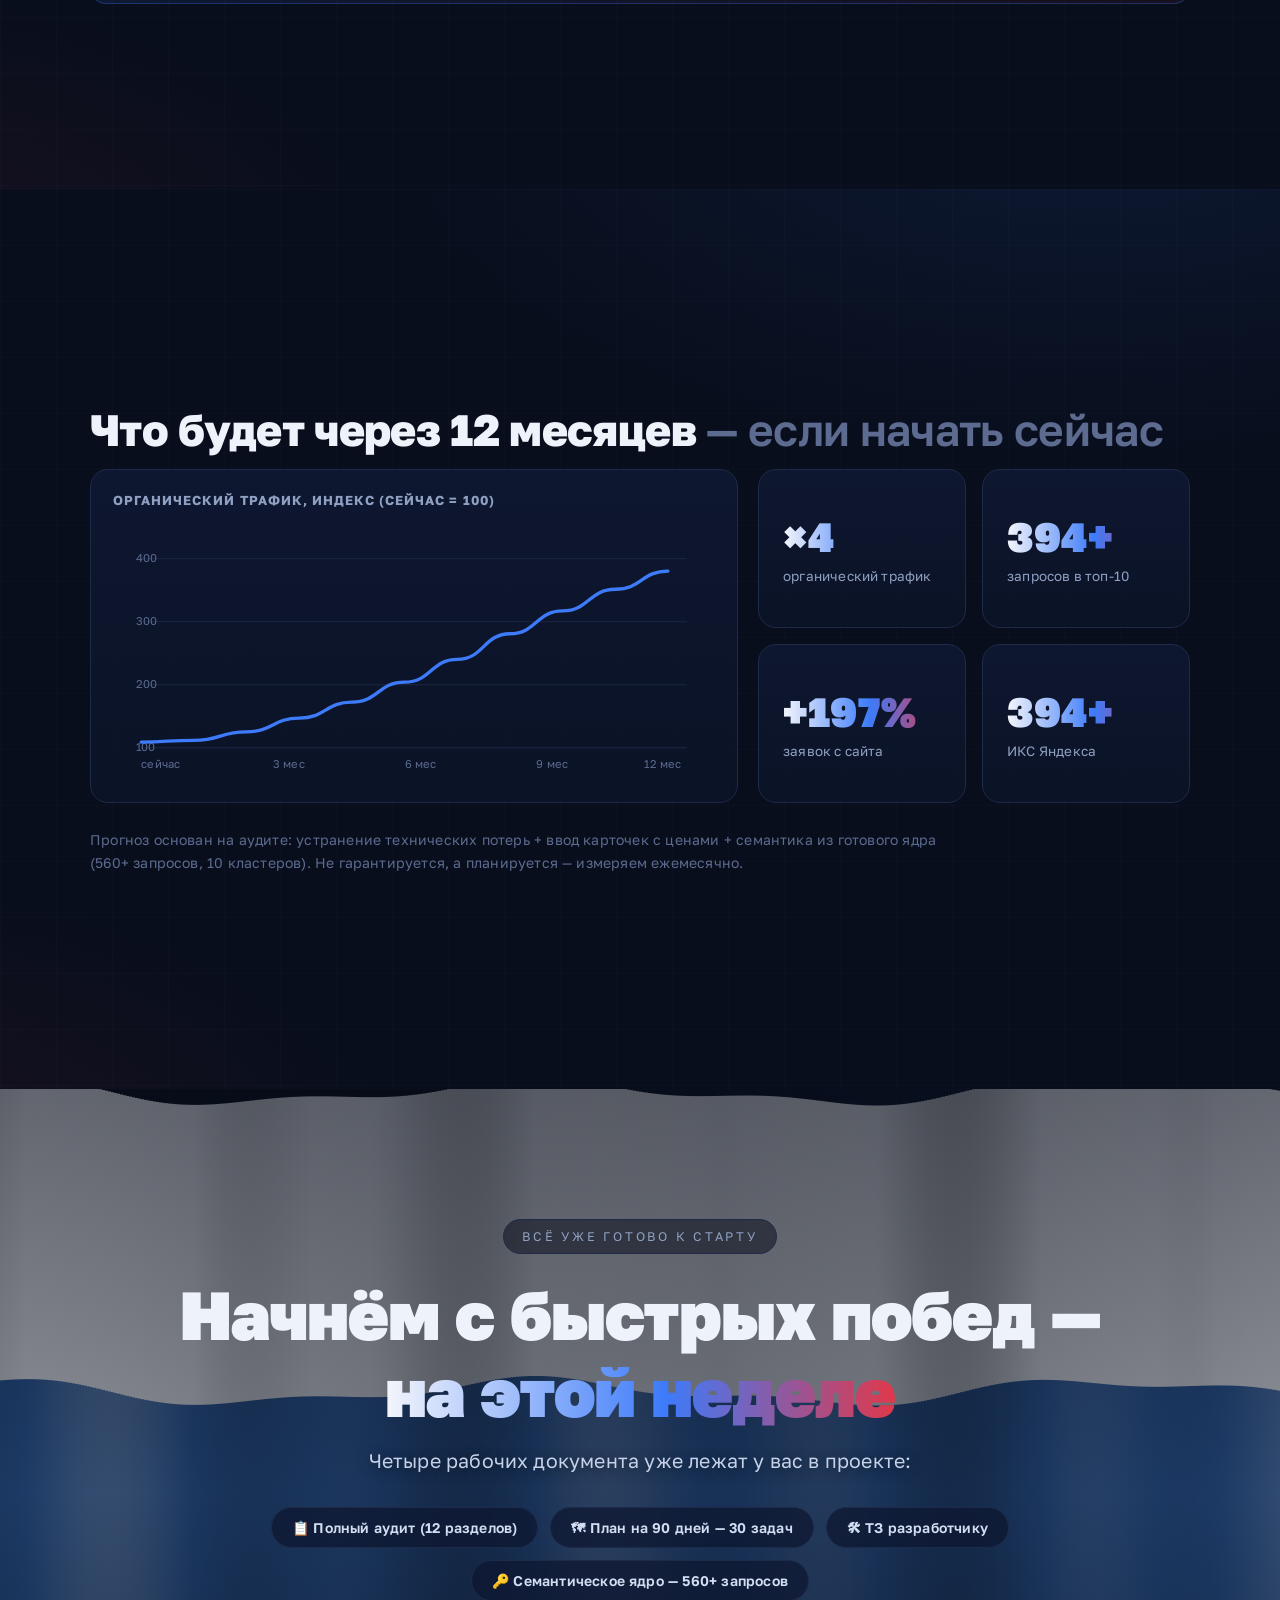
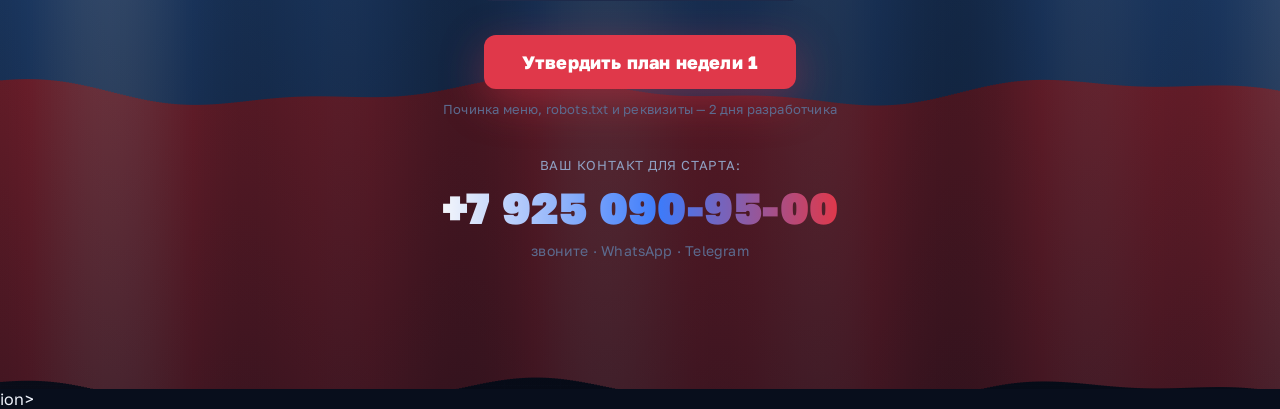
==== commit 8b12c095: "Визуальный QA-проход: фикс переполнения на ноутбуках (высота слайдера от svh), сжатие вёрстки на экр" ====
--- a/wow-demo/index.html
+++ b/wow-demo/index.html
@@ -239,8 +239,8 @@
             </div>
           </div>
 
-          <div class="pin pin-red" style="left:44px;top:468px">Ни одной цены — только «Заказать»</div>
-          <div class="pin pin-red" style="left:792px;top:128px">Поп-ап встречает посетителя</div>
+          <div class="pin pin-red" style="left:44px;top:430px">Ни одной цены — только «Заказать»</div>
+          <div class="pin pin-red" style="left:792px;top:150px">Поп-ап встречает посетителя</div>
         </div></div>
       </div>
 
@@ -282,8 +282,8 @@
             <div class="oa-card"><img src="img/prod-stand.jpg" alt=""><b>Флагшток напольный</b><span>от 4 900 ₽</span><em>2 дня</em></div>
           </div>
 
-          <div class="pin pin-green" style="left:648px;top:96px">Цена за 5 секунд — без звонка</div>
-          <div class="pin pin-green" style="left:60px;top:482px">Товары с ценами = цена в сниппете Яндекса</div>
+          <div class="pin pin-green" style="left:600px;top:88px">Цена за 5 секунд — без звонка</div>
+          <div class="pin pin-green" style="left:60px;top:468px">Товары с ценами = цена в сниппете Яндекса</div>
         </div></div>
       </div>
 
@@ -418,7 +418,7 @@
     <div class="forecast">
       <div class="chart-card rv" style="--d:.15s">
         <div class="chart-title">Органический трафик, индекс (сейчас = 100)</div>
-        <svg id="chart" viewBox="0 0 640 270" preserveAspectRatio="none">
+        <svg id="chart" viewBox="0 0 640 270">
           <defs>
             <linearGradient id="areaFill" x1="0" y1="0" x2="0" y2="1">
               <stop offset="0%" stop-color="#3d7bfa" stop-opacity=".35"/>
--- a/wow-demo/css/style.css
+++ b/wow-demo/css/style.css
@@ -66,7 +66,25 @@
 .hero-stats b{font-size:clamp(28px,3.4vw,44px);font-weight:800;background:var(--grad);-webkit-background-clip:text;background-clip:text;color:transparent}
 .hero-stats span{font-size:13px;color:var(--mut)}
 .scroll-hint{margin-top:54px;color:var(--dim);font-size:13px;letter-spacing:.14em;text-transform:uppercase;animation:hint 2.2s ease-in-out infinite}
+.scroll-hint .arrow{display:inline-block;margin-left:6px}
 @keyframes hint{0%,100%{transform:translateY(0);opacity:.7}50%{transform:translateY(8px);opacity:1}}
+
+/* доступность с клавиатуры */
+.dots button:focus-visible,.contact-chip:focus-visible,.c-phone:focus-visible{outline:2px solid var(--blue);outline-offset:3px;border-radius:8px}
+
+/* низкие экраны (ноутбуки 1366×768 и меньше) — уплотняем вертикаль */
+@media(max-height:840px){
+  .slide{padding:36px 24px}
+  h2{font-size:clamp(24px,3vw,36px);margin-bottom:10px}
+  .lead{margin-bottom:20px}
+  .hero-stats{margin-top:26px}
+  .scroll-hint{margin-top:30px}
+  .verdict{margin-top:18px;padding:16px 20px}
+  .ba-legend{margin-top:12px}
+  .foot-note{margin-top:16px}
+  .final-cta{margin-top:22px}
+  .contacts{margin-top:24px}
+}
 
 /* ============ CARDS ============ */
 .cards3{display:grid;grid-template-columns:repeat(3,1fr);gap:18px}
@@ -146,7 +164,7 @@
 @media(max-width:760px){.vs-row{grid-template-columns:1fr;gap:8px;padding:14px 16px}}
 
 /* ============ BEFORE / AFTER ============ */
-.ba{position:relative;aspect-ratio:16/9;border-radius:20px;overflow:hidden;border:1px solid #26324f;box-shadow:0 30px 80px rgba(0,0,0,.5);touch-action:none;cursor:ew-resize;user-select:none;background:#101828}
+.ba{position:relative;aspect-ratio:16/9;border-radius:20px;overflow:hidden;border:1px solid #26324f;box-shadow:0 30px 80px rgba(0,0,0,.5);touch-action:none;cursor:ew-resize;user-select:none;background:#101828;width:min(100%,calc((100svh - 330px)*16/9));margin:0 auto}
 .ba-layer{position:absolute;inset:0;background:#101828}
 .ba-after{clip-path:inset(0 0 0 var(--pos,50%))}
 .ba-handle{position:absolute;top:0;bottom:0;left:var(--pos,50%);width:2px;background:#fff;box-shadow:0 0 0 1px rgba(0,0,0,.25),0 0 22px rgba(0,0,0,.5);z-index:9}
